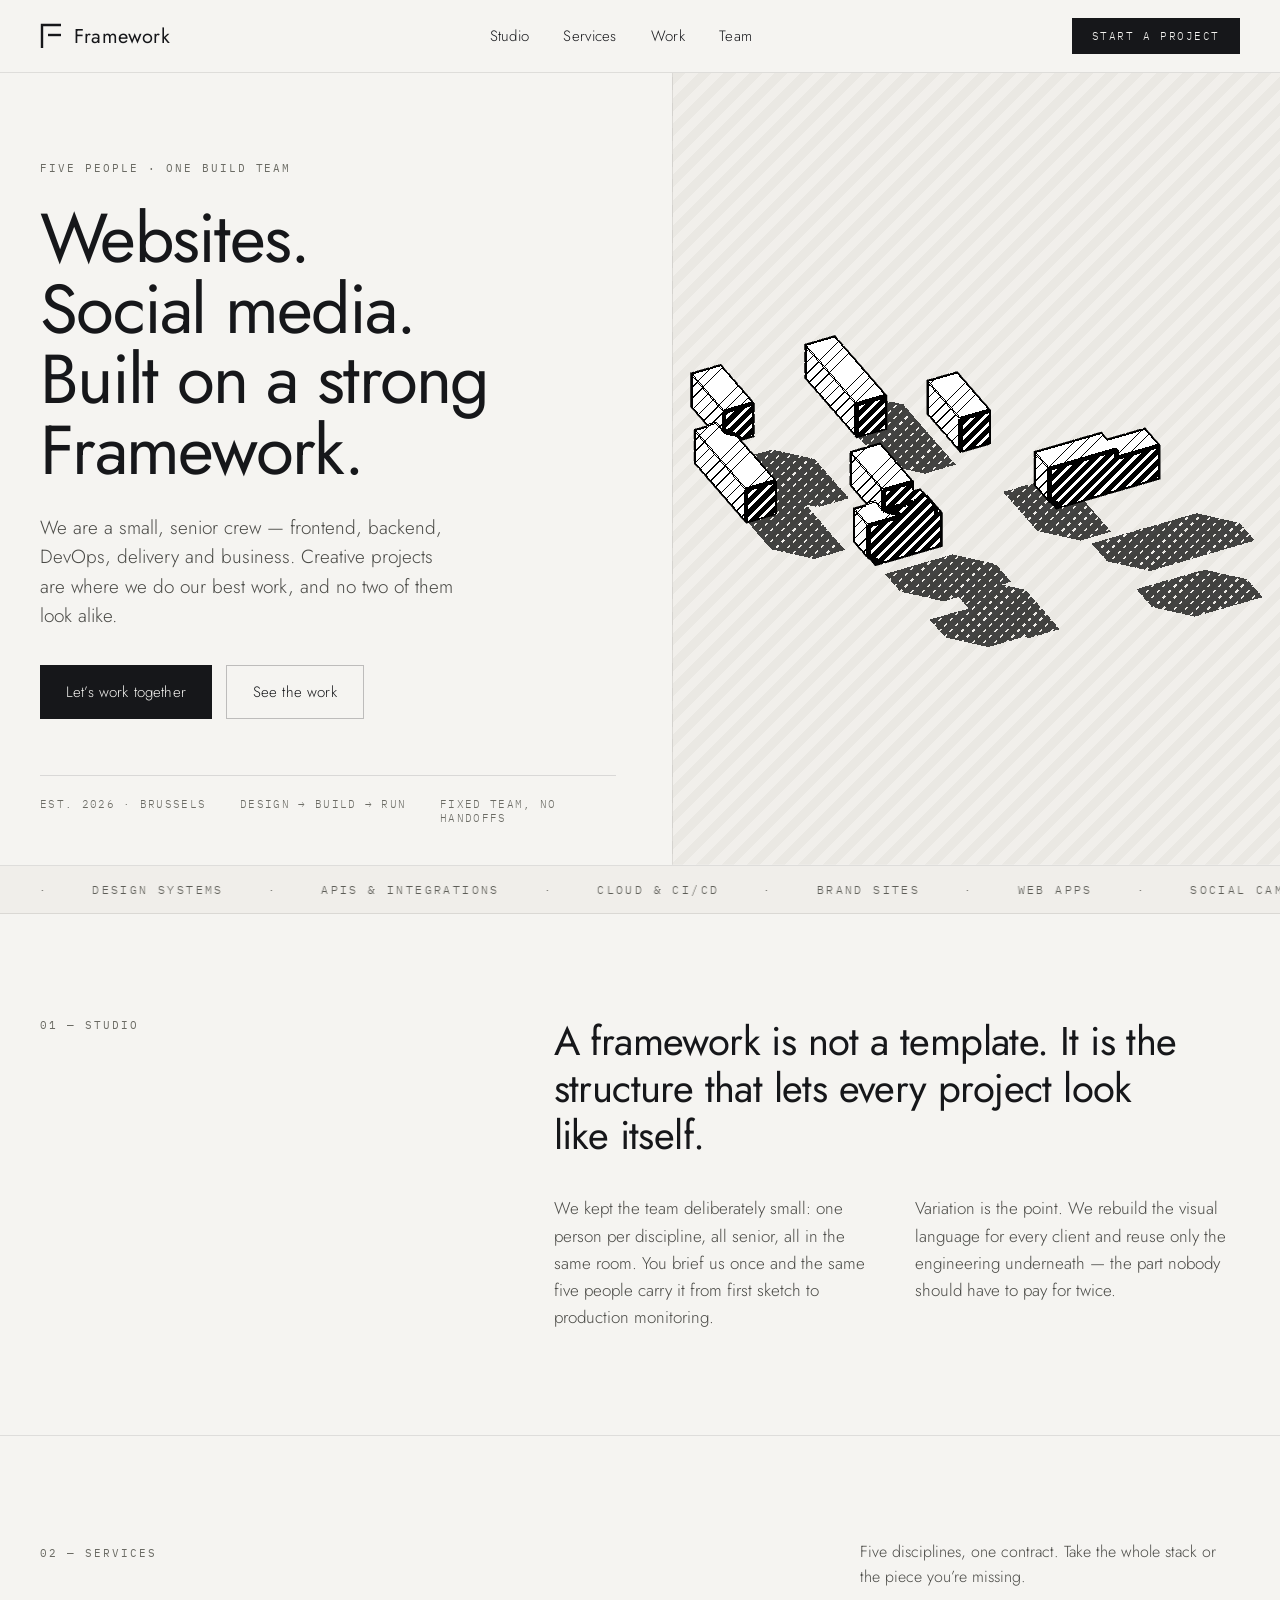
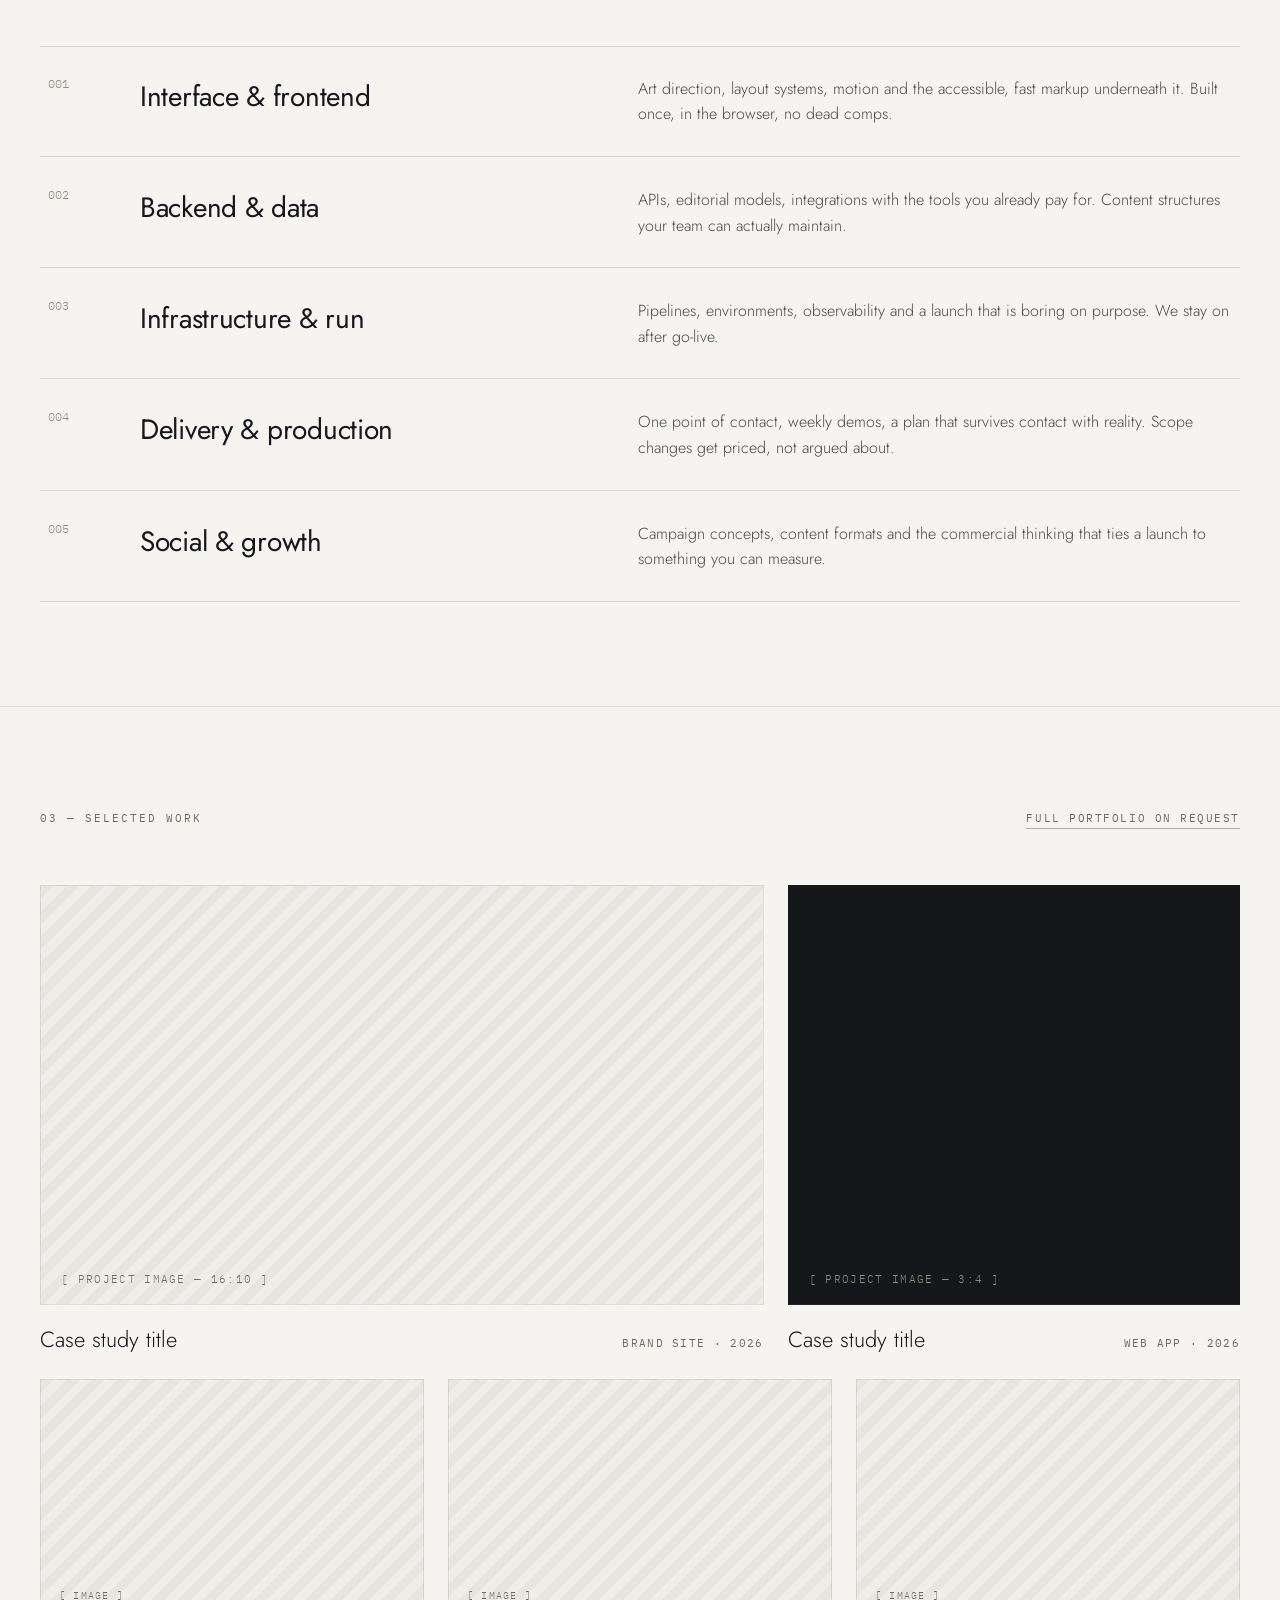
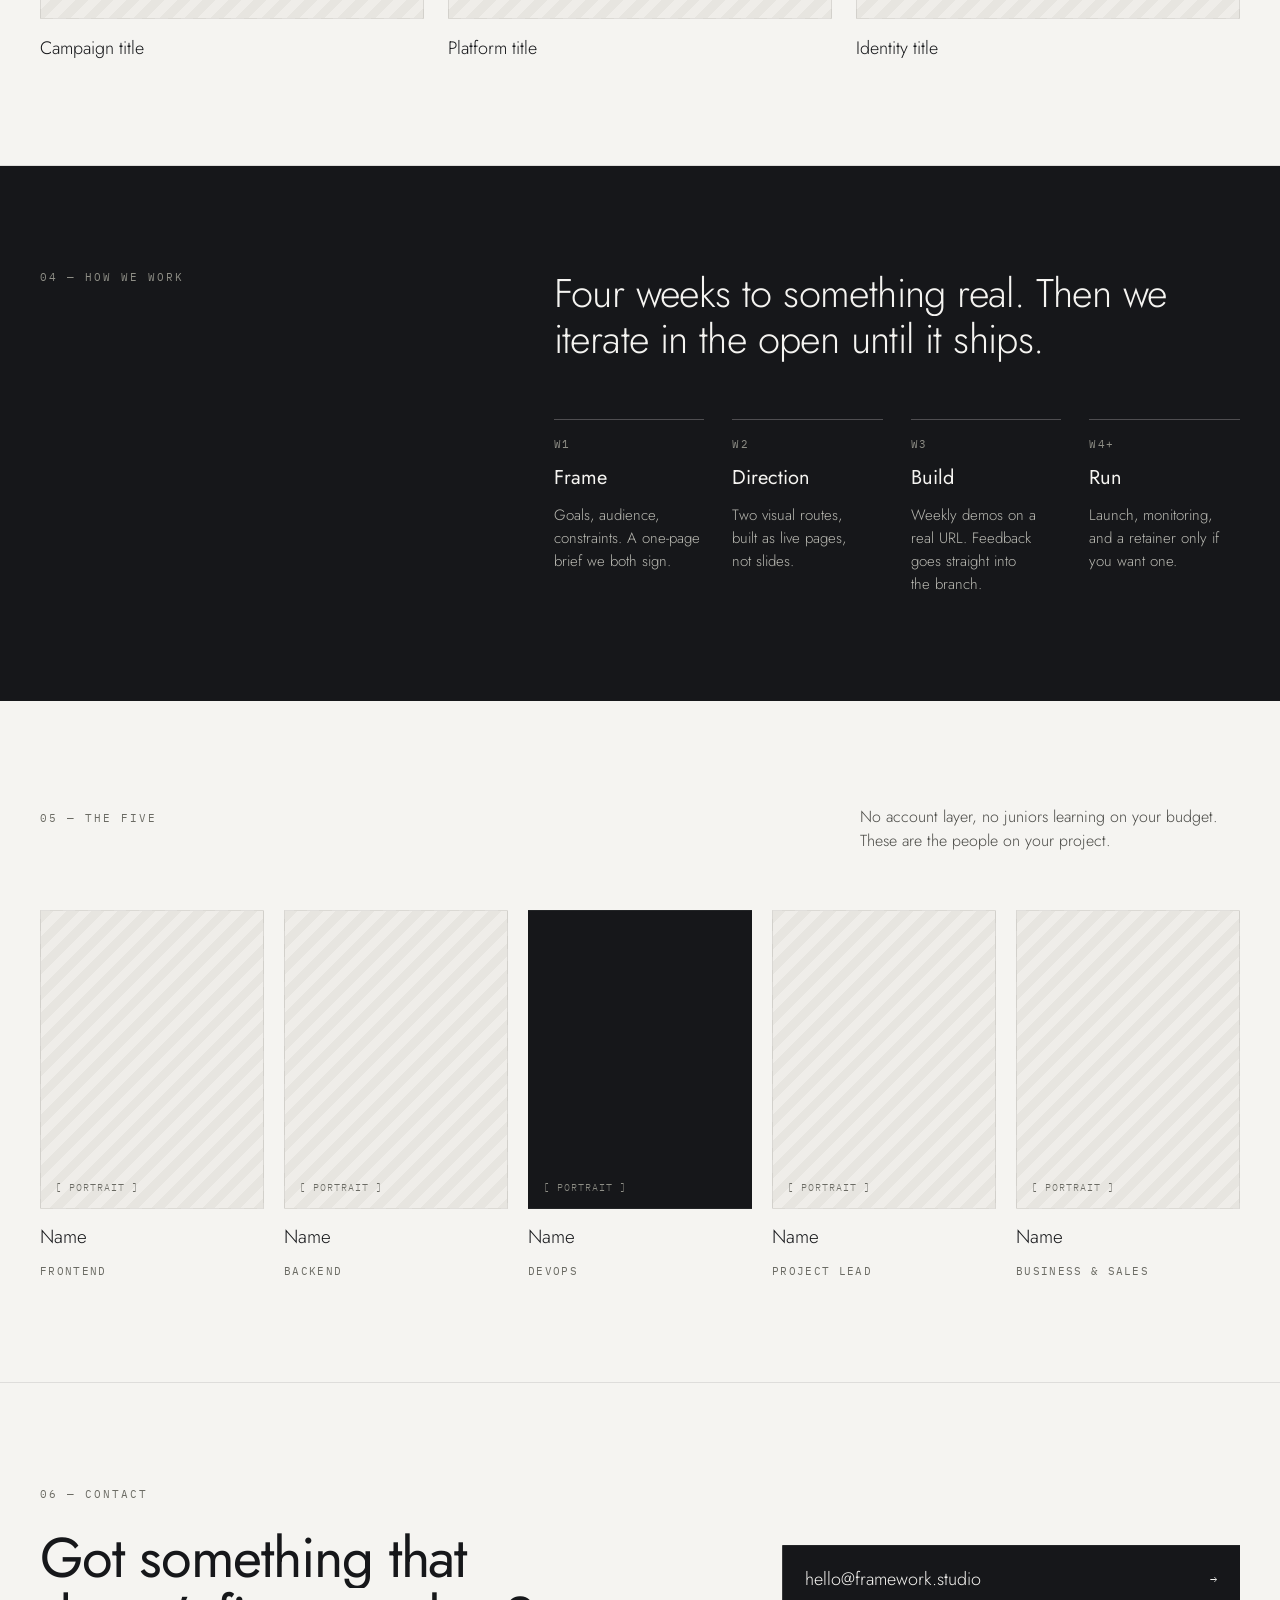
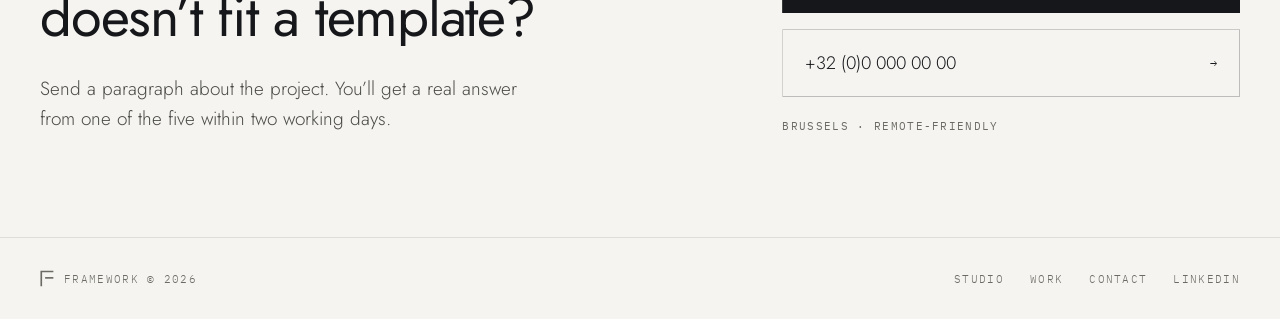
==== index.html @ f7763efb "Give the hero sculpture the whole panel, and stop clipping its shadow The art sat in a box inset 9%/" ====
<!DOCTYPE html>
<html lang="en">
<head>
<meta charset="utf-8">
<meta name="viewport" content="width=device-width, initial-scale=1">
<title>Framework — Websites, social media, built on a strong framework</title>
<meta name="description" content="Framework is a five-person build team in Brussels. Frontend, backend, DevOps, delivery and business — websites, web apps and social campaigns, from first sketch to production.">
<meta name="theme-color" content="#F5F4F1">
<link rel="icon" href="/assets/favicon.svg" type="image/svg+xml">
<link rel="canonical" href="https://framework.studio/">

<meta property="og:type" content="website">
<meta property="og:title" content="Framework — one small, senior build team">
<meta property="og:description" content="Websites, web apps and social campaigns. Five people, one contract, from first sketch to production monitoring.">
<meta property="og:image" content="/assets/og.png">
<meta name="twitter:card" content="summary_large_image">

<script>
  // Gate every motion state on a class, so the page is fully legible without JS
  // and for anyone who asked their OS for less movement.
  if (!window.matchMedia('(prefers-reduced-motion: reduce)').matches) {
    var root = document.documentElement;
    root.classList.add('motion');
    // Failsafe: if motion.js never reports in, drop the class so nothing stays hidden.
    setTimeout(function () {
      if (!root.classList.contains('motion-ready')) root.classList.remove('motion');
    }, 3000);
  }
</script>

<link rel="preconnect" href="https://fonts.googleapis.com">
<link rel="preconnect" href="https://fonts.gstatic.com" crossorigin>
<link href="https://fonts.googleapis.com/css2?family=Jost:wght@300;400;500;600&family=IBM+Plex+Mono:wght@400;500&display=swap" rel="stylesheet">
<link rel="stylesheet" href="/styles.css">
</head>
<body>

<a class="skip-link" href="#main">Skip to content</a>

<header class="site-header">
  <a class="wordmark" href="#top" data-scroll-to data-scroll-to-offset="0" aria-label="Framework — home">
    <svg class="mark" width="22" height="26" viewBox="0 0 22 26" fill="none" aria-hidden="true" focusable="false">
      <path d="M2 25 L2 2 L21 2" stroke="currentColor" stroke-width="2.4"/>
      <path d="M8 12 L21 12" stroke="currentColor" stroke-width="2.4"/>
    </svg>
    <span>Framework</span>
  </a>

  <nav class="site-nav" id="site-nav" aria-label="Primary">
    <a href="#studio" data-scroll-to data-scroll-to-offset="-72">Studio</a>
    <a href="#services" data-scroll-to data-scroll-to-offset="-72">Services</a>
    <a href="#work" data-scroll-to data-scroll-to-offset="-72">Work</a>
    <a href="#team" data-scroll-to data-scroll-to-offset="-72">Team</a>
  </nav>

  <a class="btn btn--solid btn--mono header-cta" href="#contact" data-scroll-to data-scroll-to-offset="-72">Start a project</a>

  <button class="nav-toggle" type="button" aria-expanded="false" aria-controls="site-nav" aria-label="Menu">
    <span></span><span></span>
  </button>
</header>

<main id="main">
  <span id="top"></span>

  <section class="hero reveal">
    <div class="hero__body">
      <div class="hero__intro">
        <span class="mask" style="--d:0ms"><span class="eyebrow">Five people · One build team</span></span>
        <h1>
          <span class="mask" style="--d:80ms"><span>Websites.</span></span>
          <span class="mask" style="--d:160ms"><span>Social media.</span></span>
          <span class="mask" style="--d:240ms"><span>Built on a strong Framework.</span></span>
        </h1>
        <div class="mask" style="--d:400ms"><p class="lede">We are a small, senior crew — frontend, backend, DevOps, delivery and business. Creative projects are where we do our best work, and no two of them look alike.</p></div>
        <div class="hero__actions mask mask--release" style="--d:500ms">
          <div>
            <a class="btn btn--solid" href="#contact" data-scroll-to data-scroll-to-offset="-72">Let&rsquo;s work together</a>
            <a class="btn btn--ghost" href="#work" data-scroll-to data-scroll-to-offset="-72">See the work</a>
          </div>
        </div>
      </div>
      <ul class="hero__meta rule rule--top" style="--d:620ms">
        <li class="mask" style="--d:660ms"><span>Est. 2026 · Brussels</span></li>
        <li class="mask" style="--d:700ms"><span>Design → Build → Run</span></li>
        <li class="mask" style="--d:740ms"><span>Fixed team, no handoffs</span></li>
      </ul>
    </div>
    <div class="hero__figure wipe wipe--right" style="--d:120ms">
      <div class="hero__figure-inner" data-scroll data-scroll-speed="0.03">
        <img src="/assets/hero-blocks.svg" alt="The Framework F, formed by nine blocks that only line up from this angle" width="865" height="576" loading="eager" decoding="async">
      </div>
    </div>
  </section>

  <!-- Two groups ship in the markup so the CSS-only fallback loop is seamless;
       motion.js clones more until the track is wider than the viewport. -->
  <div class="marquee" aria-hidden="true">
    <div class="marquee__track">
      <div class="marquee__group"><span>Brand sites</span><span>·</span><span>Web apps</span><span>·</span><span>Social campaigns</span><span>·</span><span>Design systems</span><span>·</span><span>APIs &amp; integrations</span><span>·</span><span>Cloud &amp; CI/CD</span><span>·</span></div>
      <div class="marquee__group"><span>Brand sites</span><span>·</span><span>Web apps</span><span>·</span><span>Social campaigns</span><span>·</span><span>Design systems</span><span>·</span><span>APIs &amp; integrations</span><span>·</span><span>Cloud &amp; CI/CD</span><span>·</span></div>
    </div>
  </div>

  <section class="section studio reveal" id="studio" aria-labelledby="studio-h">
    <span class="mask"><span class="eyebrow section__index">01 — Studio</span></span>
    <div class="studio__body">
      <h2 id="studio-h" class="h2">
        <span class="mask" style="--d:60ms"><span>A framework is not a template. It is the</span></span>
        <span class="mask" style="--d:130ms"><span>structure that lets every project look like itself.</span></span>
      </h2>
      <div class="studio__cols">
        <div class="mask" style="--d:260ms"><p>We kept the team deliberately small: one person per discipline, all senior, all in the same room. You brief us once and the same five people carry it from first sketch to production monitoring.</p></div>
        <div class="mask" style="--d:330ms"><p>Variation is the point. We rebuild the visual language for every client and reuse only the engineering underneath — the part nobody should have to pay for twice.</p></div>
      </div>
    </div>
  </section>

  <section class="section reveal" id="services" aria-labelledby="services-h">
    <div class="section__head">
      <h2 id="services-h" class="mask"><span class="eyebrow section__index">02 — Services</span></h2>
      <div class="mask" style="--d:80ms"><p class="section__note">Five disciplines, one contract. Take the whole stack or the piece you&rsquo;re missing.</p></div>
    </div>
    <ol class="services rule rule--top" style="--d:180ms">
      <li class="service rule rule--bottom" style="--d:260ms">
        <span class="service__num mask" style="--d:300ms"><span>001</span></span>
        <h3 class="service__title mask" style="--d:300ms"><span>Interface &amp; frontend</span></h3>
        <div class="mask" style="--d:340ms"><p class="service__copy">Art direction, layout systems, motion and the accessible, fast markup underneath it. Built once, in the browser, no dead comps.</p></div>
      </li>
      <li class="service rule rule--bottom" style="--d:340ms">
        <span class="service__num mask" style="--d:380ms"><span>002</span></span>
        <h3 class="service__title mask" style="--d:380ms"><span>Backend &amp; data</span></h3>
        <div class="mask" style="--d:420ms"><p class="service__copy">APIs, editorial models, integrations with the tools you already pay for. Content structures your team can actually maintain.</p></div>
      </li>
      <li class="service rule rule--bottom" style="--d:420ms">
        <span class="service__num mask" style="--d:460ms"><span>003</span></span>
        <h3 class="service__title mask" style="--d:460ms"><span>Infrastructure &amp; run</span></h3>
        <div class="mask" style="--d:500ms"><p class="service__copy">Pipelines, environments, observability and a launch that is boring on purpose. We stay on after go-live.</p></div>
      </li>
      <li class="service rule rule--bottom" style="--d:500ms">
        <span class="service__num mask" style="--d:540ms"><span>004</span></span>
        <h3 class="service__title mask" style="--d:540ms"><span>Delivery &amp; production</span></h3>
        <div class="mask" style="--d:580ms"><p class="service__copy">One point of contact, weekly demos, a plan that survives contact with reality. Scope changes get priced, not argued about.</p></div>
      </li>
      <li class="service rule rule--bottom" style="--d:580ms">
        <span class="service__num mask" style="--d:620ms"><span>005</span></span>
        <h3 class="service__title mask" style="--d:620ms"><span>Social &amp; growth</span></h3>
        <div class="mask" style="--d:660ms"><p class="service__copy">Campaign concepts, content formats and the commercial thinking that ties a launch to something you can measure.</p></div>
      </li>
    </ol>
  </section>

  <section class="section reveal" id="work" aria-labelledby="work-h">
    <div class="section__head">
      <h2 id="work-h" class="mask"><span class="eyebrow section__index">03 — Selected work</span></h2>
      <span class="mask" style="--d:80ms"><a class="link-mono" href="#contact" data-scroll-to data-scroll-to-offset="-72">Full portfolio on request</a></span>
    </div>

    <div class="work-grid work-grid--feature">
      <a class="work" href="#contact" data-scroll-to data-scroll-to-offset="-72">
        <!-- Swap .work__media for <img src="…" alt="…"> when the case study image is ready. -->
        <div class="work__media work__media--wide placeholder wipe wipe--up" style="--d:180ms">
          <span class="placeholder__label">[ project image — 16:10 ]</span>
          <span class="work__hover"><span class="mono-meta">View case study</span></span>
        </div>
        <div class="work__caption">
          <span class="work__title mask" style="--d:300ms"><span>Case study title</span></span>
          <span class="mono-meta mask" style="--d:300ms"><span>Brand site · 2026</span></span>
        </div>
      </a>
      <a class="work" href="#contact" data-scroll-to data-scroll-to-offset="-72">
        <div class="work__media work__media--tall placeholder placeholder--dark wipe wipe--up" style="--d:260ms">
          <span class="placeholder__label">[ project image — 3:4 ]</span>
          <span class="work__hover"><span class="mono-meta">View case study</span></span>
        </div>
        <div class="work__caption">
          <span class="work__title mask" style="--d:380ms"><span>Case study title</span></span>
          <span class="mono-meta mask" style="--d:380ms"><span>Web app · 2026</span></span>
        </div>
      </a>
    </div>

    <div class="work-grid work-grid--trio">
      <a class="work" href="#contact" data-scroll-to data-scroll-to-offset="-72">
        <div class="work__media work__media--short placeholder wipe wipe--up" style="--d:420ms">
          <span class="placeholder__label">[ image ]</span>
          <span class="work__hover"><span class="mono-meta">View project</span></span>
        </div>
        <span class="work__title work__title--sm mask" style="--d:520ms"><span>Campaign title</span></span>
      </a>
      <a class="work" href="#contact" data-scroll-to data-scroll-to-offset="-72">
        <div class="work__media work__media--short placeholder wipe wipe--up" style="--d:480ms">
          <span class="placeholder__label">[ image ]</span>
          <span class="work__hover"><span class="mono-meta">View project</span></span>
        </div>
        <span class="work__title work__title--sm mask" style="--d:580ms"><span>Platform title</span></span>
      </a>
      <a class="work" href="#contact" data-scroll-to data-scroll-to-offset="-72">
        <div class="work__media work__media--short placeholder wipe wipe--up" style="--d:540ms">
          <span class="placeholder__label">[ image ]</span>
          <span class="work__hover"><span class="mono-meta">View project</span></span>
        </div>
        <span class="work__title work__title--sm mask" style="--d:640ms"><span>Identity title</span></span>
      </a>
    </div>
  </section>

  <section class="section section--dark reveal" id="process" aria-labelledby="process-h">
    <span class="mask" style="--d:420ms"><span class="eyebrow section__index">04 — How we work</span></span>
    <div class="process__body">
      <h2 id="process-h" class="h2 h2--light">
        <span class="mask" style="--d:480ms"><span>Four weeks to something real. Then we</span></span>
        <span class="mask" style="--d:550ms"><span>iterate in the open until it ships.</span></span>
      </h2>
      <ol class="steps">
        <li class="step rule rule--top" style="--d:660ms">
          <span class="mono-meta mask" style="--d:700ms"><span>W1</span></span>
          <h3 class="step__title mask" style="--d:720ms"><span>Frame</span></h3>
          <div class="mask" style="--d:760ms"><p>Goals, audience, constraints. A one-page brief we both sign.</p></div>
        </li>
        <li class="step rule rule--top" style="--d:720ms">
          <span class="mono-meta mask" style="--d:760ms"><span>W2</span></span>
          <h3 class="step__title mask" style="--d:780ms"><span>Direction</span></h3>
          <div class="mask" style="--d:820ms"><p>Two visual routes, built as live pages, not slides.</p></div>
        </li>
        <li class="step rule rule--top" style="--d:780ms">
          <span class="mono-meta mask" style="--d:820ms"><span>W3</span></span>
          <h3 class="step__title mask" style="--d:840ms"><span>Build</span></h3>
          <div class="mask" style="--d:880ms"><p>Weekly demos on a real URL. Feedback goes straight into the branch.</p></div>
        </li>
        <li class="step rule rule--top" style="--d:840ms">
          <span class="mono-meta mask" style="--d:880ms"><span>W4+</span></span>
          <h3 class="step__title mask" style="--d:900ms"><span>Run</span></h3>
          <div class="mask" style="--d:940ms"><p>Launch, monitoring, and a retainer only if you want one.</p></div>
        </li>
      </ol>
    </div>
  </section>

  <section class="section reveal" id="team" aria-labelledby="team-h">
    <div class="section__head">
      <h2 id="team-h" class="mask"><span class="eyebrow section__index">05 — The five</span></h2>
      <div class="mask" style="--d:80ms"><p class="section__note">No account layer, no juniors learning on your budget. These are the people on your project.</p></div>
    </div>
    <ul class="team">
      <li class="member">
        <!-- Swap .member__photo for <img src="…" alt="…"> when portraits are ready. -->
        <div class="member__photo placeholder wipe wipe--up" style="--d:180ms"><span class="placeholder__label">[ portrait ]</span></div>
        <span class="member__name mask" style="--d:300ms"><span>Name</span></span>
        <span class="mono-meta mask" style="--d:320ms"><span>Frontend</span></span>
      </li>
      <li class="member">
        <div class="member__photo placeholder wipe wipe--up" style="--d:240ms"><span class="placeholder__label">[ portrait ]</span></div>
        <span class="member__name mask" style="--d:360ms"><span>Name</span></span>
        <span class="mono-meta mask" style="--d:380ms"><span>Backend</span></span>
      </li>
      <li class="member">
        <div class="member__photo placeholder placeholder--dark wipe wipe--up" style="--d:300ms"><span class="placeholder__label">[ portrait ]</span></div>
        <span class="member__name mask" style="--d:420ms"><span>Name</span></span>
        <span class="mono-meta mask" style="--d:440ms"><span>DevOps</span></span>
      </li>
      <li class="member">
        <div class="member__photo placeholder wipe wipe--up" style="--d:360ms"><span class="placeholder__label">[ portrait ]</span></div>
        <span class="member__name mask" style="--d:480ms"><span>Name</span></span>
        <span class="mono-meta mask" style="--d:500ms"><span>Project lead</span></span>
      </li>
      <li class="member">
        <div class="member__photo placeholder wipe wipe--up" style="--d:420ms"><span class="placeholder__label">[ portrait ]</span></div>
        <span class="member__name mask" style="--d:540ms"><span>Name</span></span>
        <span class="mono-meta mask" style="--d:560ms"><span>Business &amp; sales</span></span>
      </li>
    </ul>
  </section>

  <section class="section contact reveal" id="contact" aria-labelledby="contact-h">
    <div class="contact__body">
      <span class="mask"><span class="eyebrow section__index">06 — Contact</span></span>
      <h2 id="contact-h" class="contact__h">
        <span class="mask" style="--d:80ms"><span>Got something that</span></span>
        <span class="mask" style="--d:150ms"><span>doesn&rsquo;t fit a template?</span></span>
      </h2>
      <div class="mask" style="--d:280ms"><p class="lede">Send a paragraph about the project. You&rsquo;ll get a real answer from one of the five within two working days.</p></div>
    </div>
    <div class="contact__actions">
      <a class="contact__link contact__link--solid wipe" style="--d:340ms" href="mailto:hello@framework.studio">
        <span>hello@framework.studio</span><span class="arrow" aria-hidden="true">→</span>
      </a>
      <a class="contact__link wipe" style="--d:420ms" href="tel:+3200000000">
        <span>+32 (0)0 000 00 00</span><span class="arrow" aria-hidden="true">→</span>
      </a>
      <span class="mono-meta contact__where mask" style="--d:520ms"><span>Brussels · Remote-friendly</span></span>
    </div>
  </section>
</main>

<footer class="site-footer">
  <div class="site-footer__brand">
    <svg width="14" height="17" viewBox="0 0 22 26" fill="none" aria-hidden="true" focusable="false">
      <path d="M2 25 L2 2 L21 2" stroke="currentColor" stroke-width="2.6"/>
      <path d="M8 12 L21 12" stroke="currentColor" stroke-width="2.6"/>
    </svg>
    <span>Framework © 2026</span>
  </div>
  <nav class="site-footer__nav" aria-label="Footer">
    <a href="#studio" data-scroll-to data-scroll-to-offset="-72">Studio</a>
    <a href="#work" data-scroll-to data-scroll-to-offset="-72">Work</a>
    <a href="#contact" data-scroll-to data-scroll-to-offset="-72">Contact</a>
    <a href="#contact" data-scroll-to data-scroll-to-offset="-72">LinkedIn</a>
  </nav>
</footer>

<script src="/assets/vendor/locomotive-scroll-5.0.1.min.js"></script>
<!-- Geometry for the hero sculpture. motion.js lazily pulls in the WebGL renderer on
     top of this once the page is idle; without it the SVG above stands on its own. -->
<script src="/assets/blocks.js"></script>
<script src="/assets/motion.js"></script>

</body>
</html>
---- styles.css ----
/* Framework — site styles
   Design tokens follow the "Framework Site" canvas: warm paper ground, near-black ink,
   Jost for text and IBM Plex Mono for structural labels.

   Motion direction — "Scaffold": the page assembles the way the studio builds a site.
   Hairlines draw first, then content slides up into the frame it just made. Two
   primitives only, .mask (slide out from behind a clipped edge) and .wipe (hard-edged
   clip reveal). No fades, no blur, no scale-bounce. Every motion state is gated on
   html.motion, so the page is complete and static without JS or with reduced motion on. */

/* Vendor — lenis (bundled inside locomotive-scroll v5). Keep in sync on upgrade. */
html.lenis,
html.lenis body { height: auto; }
.lenis:not(.lenis-autoToggle).lenis-stopped { overflow: clip; }
.lenis [data-lenis-prevent],
.lenis [data-lenis-prevent-wheel],
.lenis [data-lenis-prevent-touch] { overscroll-behavior: contain; }
.lenis.lenis-smooth iframe { pointer-events: none; }
.lenis.lenis-autoToggle { transition-behavior: allow-discrete; transition-duration: 1ms; transition-property: overflow; }

:root {
  --paper: #F5F4F1;
  --paper-band: #F0EEEA;
  --ink: #16171A;
  --ink-hover: #3A3B3F;
  --body: #4A4A46;
  --muted: #6B6B64;
  --faint: #8A8A82;
  --on-dark: #F5F4F1;
  --on-dark-muted: #8E8E86;
  --on-dark-body: #B9B9B2;

  --rule: rgba(22, 23, 26, 0.1);
  --rule-strong: rgba(22, 23, 26, 0.14);
  --rule-input: rgba(22, 23, 26, 0.25);
  --tint: rgba(22, 23, 26, 0.04);

  --sans: 'Jost', 'Helvetica Neue', Helvetica, Arial, sans-serif;
  --mono: 'IBM Plex Mono', ui-monospace, SFMono-Regular, Menlo, monospace;

  --gutter: 40px;
  --section-y: 104px;
  --header-h: 65px;

  /* Motion */
  --ease-mask: cubic-bezier(0.19, 1, 0.22, 1);
  --ease-wipe: cubic-bezier(0.65, 0, 0.35, 1);
  --ease-ui: cubic-bezier(0.4, 0, 0.2, 1);
  --t-mask: 900ms;
  --t-wipe: 1000ms;
}

*,
*::before,
*::after { box-sizing: border-box; }

html {
  scroll-behavior: smooth;
  scroll-padding-top: calc(var(--header-h) + 16px);
  -webkit-text-size-adjust: 100%;
}
/* Lenis owns scrolling once motion.js is up. */
html.motion-ready { scroll-behavior: auto; }

body {
  margin: 0;
  background: var(--paper);
  color: var(--ink);
  font-family: var(--sans);
  font-weight: 300;
  -webkit-font-smoothing: antialiased;
  -moz-osx-font-smoothing: grayscale;
}

img, svg { display: block; max-width: 100%; }

a {
  color: var(--ink);
  text-decoration: none;
  transition: color 0.18s var(--ease-ui), background-color 0.18s var(--ease-ui), border-color 0.18s var(--ease-ui);
}
a:hover { color: var(--muted); }

::selection { background: var(--ink); color: var(--paper); }

:focus-visible {
  outline: 2px solid var(--ink);
  outline-offset: 3px;
}

h1, h2, h3, p, ul, ol { margin: 0; }
ul, ol { padding: 0; list-style: none; }

.skip-link {
  position: absolute;
  left: -9999px;
  top: 0;
  z-index: 100;
  padding: 12px 18px;
  background: var(--ink);
  color: var(--on-dark);
  font-family: var(--mono);
  font-size: 12px;
}
.skip-link:focus { left: 8px; top: 8px; color: var(--on-dark); }

/* ---------- Motion primitives ---------- */

.mask { display: block; overflow: hidden; }
.mask > * { display: block; }

html.motion .reveal .mask > * {
  transform: translateY(105%);
  transition: transform var(--t-mask) var(--ease-mask) var(--d, 0ms);
}
html.motion .reveal.is-in .mask > * { transform: translateY(0); }

html.motion .reveal .wipe {
  clip-path: inset(0 100% 0 0);
  transition: clip-path var(--t-wipe) var(--ease-wipe) var(--d, 0ms);
}
html.motion .reveal .wipe--up { clip-path: inset(0 0 100% 0); }
html.motion .reveal .wipe--right { clip-path: inset(0 0 0 100%); }
html.motion .reveal.is-in .wipe { clip-path: inset(0 0 0 0); }

/* Drawn hairlines — the signature. Every structural rule scales in from the left. */
.rule { position: relative; }
.rule--top::before,
.rule--bottom::after {
  content: '';
  position: absolute;
  left: 0;
  right: 0;
  height: 1px;
  background: var(--rule-line, var(--rule-strong));
  pointer-events: none;
}
.rule--top::before { top: 0; }
.rule--bottom::after { bottom: 0; }

html.motion .reveal .rule--top::before,
html.motion .reveal .rule--bottom::after {
  transform: scaleX(0);
  transform-origin: left center;
  transition: transform 800ms var(--ease-wipe) var(--d, 0ms);
}
html.motion .reveal.is-in .rule--top::before,
html.motion .reveal.is-in .rule--bottom::after { transform: scaleX(1); }

/* Once a group has finished, drop the clipping so focus rings are never cut off. */
html.motion .reveal.is-done .mask { overflow: visible; }
html.motion .reveal.is-done .wipe { clip-path: none; }

/* ---------- Shared type ---------- */

.eyebrow,
.mono-meta,
.link-mono {
  font-family: var(--mono);
  font-weight: 400;
  text-transform: uppercase;
  color: var(--muted);
}

.eyebrow {
  font-size: 11px;
  letter-spacing: 0.18em;
}

.mono-meta {
  font-size: 11px;
  letter-spacing: 0.12em;
}

.link-mono {
  font-size: 11px;
  letter-spacing: 0.14em;
  border-bottom: 1px solid rgba(22, 23, 26, 0.3);
  padding-bottom: 3px;
}
.link-mono:hover { border-bottom-color: var(--ink); }

.h2 {
  font-size: clamp(28px, 3.2vw, 40px);
  line-height: 1.18;
  font-weight: 400;
  letter-spacing: -0.015em;
  text-wrap: pretty;
}

.h2--light { font-weight: 300; line-height: 1.16; max-width: 720px; }

.lede {
  font-size: clamp(17px, 1.5vw, 19px);
  line-height: 1.55;
  color: var(--body);
  text-wrap: pretty;
}

/* ---------- Buttons ---------- */

.btn {
  display: inline-flex;
  align-items: center;
  gap: 10px;
  padding: 15px 26px;
  font-size: 15px;
  letter-spacing: 0.01em;
}

.btn--solid {
  background: var(--ink);
  color: var(--on-dark);
}
.btn--solid:hover { background: var(--ink-hover); color: var(--on-dark); }

.btn--ghost { border: 1px solid var(--rule-input); }
.btn--ghost:hover { border-color: var(--ink); background: var(--tint); color: var(--ink); }

.btn--mono {
  padding: 11px 20px;
  font-family: var(--mono);
  font-size: 11px;
  letter-spacing: 0.14em;
  text-transform: uppercase;
}

/* ---------- Header ---------- */

.site-header {
  position: sticky;
  top: 0;
  z-index: 50;
  display: flex;
  align-items: center;
  justify-content: space-between;
  gap: 32px;
  padding: 18px var(--gutter);
  background: rgba(245, 244, 241, 0.86);
  backdrop-filter: blur(12px);
  -webkit-backdrop-filter: blur(12px);
  border-bottom: 1px solid var(--rule);
  transition: padding 300ms var(--ease-ui);
}

/* The header rule doubles as a read-progress bar. */
.site-header::after {
  content: '';
  position: absolute;
  left: 0;
  bottom: -1px;
  width: 100%;
  height: 1px;
  background: var(--ink);
  transform: scaleX(var(--progress, 0));
  transform-origin: left center;
  pointer-events: none;
}

.site-header.is-scrolled { padding-top: 12px; padding-bottom: 12px; }

.wordmark {
  display: flex;
  align-items: center;
  gap: 12px;
  font-size: 20px;
  font-weight: 400;
  letter-spacing: 0.01em;
}
.wordmark:hover { color: var(--ink); }
.wordmark .mark { flex: none; }

.site-nav {
  display: flex;
  gap: 34px;
  font-size: 15px;
  letter-spacing: 0.02em;
}

.nav-toggle {
  display: none;
  flex-direction: column;
  justify-content: center;
  gap: 5px;
  width: 40px;
  height: 40px;
  margin-right: -8px;
  padding: 0;
  border: 0;
  background: none;
  cursor: pointer;
}
.nav-toggle span {
  display: block;
  height: 1.5px;
  width: 20px;
  margin: 0 auto;
  background: var(--ink);
  transition: transform 0.2s var(--ease-ui), opacity 0.2s var(--ease-ui);
}

/* ---------- Hero ---------- */

.hero {
  display: grid;
  grid-template-columns: 1.05fr 0.95fr;
  min-height: 640px;
  border-bottom: 1px solid var(--rule);
}

.hero__body {
  display: flex;
  flex-direction: column;
  justify-content: space-between;
  gap: 56px;
  padding: 88px 56px 40px var(--gutter);
}

.hero__intro {
  display: flex;
  flex-direction: column;
  gap: 28px;
  max-width: 620px;
}

.hero h1 {
  font-size: clamp(40px, 5.4vw, 74px);
  line-height: 1.02;
  font-weight: 400;
  letter-spacing: -0.025em;
  text-wrap: balance;
}

.hero .lede { max-width: 460px; }

.hero__actions { padding-top: 6px; }
.hero__actions > div {
  display: flex;
  gap: 14px;
  flex-wrap: wrap;
}

.hero__meta {
  --rule-line: rgba(22, 23, 26, 0.12);
  display: grid;
  grid-template-columns: repeat(3, 1fr);
  gap: 24px;
  padding-top: 22px;
  font-family: var(--mono);
  font-size: 11px;
  letter-spacing: 0.12em;
  text-transform: uppercase;
  color: var(--muted);
}

.hero__figure {
  position: relative;
  overflow: hidden;
  display: flex;
  align-items: center;
  justify-content: center;
  padding: 30px;
  border-left: 1px solid var(--rule);
  background: repeating-linear-gradient(135deg, #EAE8E3 0 9px, #F1EFEB 9px 18px);
  min-height: 560px;
}

/* Absolutely placed so the art scales to the panel instead of setting its height —
   a percentage max-width on the image would let it inflate the whole hero row.
   Full bleed: the hero sculpture turns, and a turning solid throws its shadow a long way
   to one side, so the art needs the whole panel to move around in. Its own framing keeps
   it clear of the edges, and the parallax drift is a couple of dozen pixels at most. */
.hero__figure-inner {
  position: absolute;
  inset: 0;
  display: flex;
  align-items: center;
  justify-content: center;
  will-change: transform;
}

.hero__figure img {
  width: 100%;
  height: 100%;
  object-fit: contain;
}

/* ---------- Marquee ---------- */

.marquee {
  overflow: hidden;
  border-bottom: 1px solid var(--rule);
  background: var(--paper-band);
  padding: 16px 0;
}

.marquee__track {
  display: flex;
  width: max-content;
  animation: fw-marquee 34s linear infinite;
  font-family: var(--mono);
  font-size: 12px;
  letter-spacing: 0.2em;
  text-transform: uppercase;
  color: #5C5C56;
}

/* The trailing gap lives inside the group, so group boundaries are invisible. */
.marquee__group {
  display: flex;
  gap: 44px;
  padding-right: 44px;
  flex: none;
  white-space: nowrap;
}

/* Once motion.js runs, scroll velocity drives the track instead of a fixed loop. */
html.motion-ready .marquee__track {
  animation: none;
  transform: translate3d(var(--x, 0px), 0, 0);
  will-change: transform;
}

@keyframes fw-marquee {
  from { transform: translateX(0); }
  to { transform: translateX(-50%); }
}

/* ---------- Sections ---------- */

.section {
  padding: var(--section-y) var(--gutter);
  border-bottom: 1px solid var(--rule);
}

.section__head {
  display: flex;
  align-items: baseline;
  justify-content: space-between;
  gap: 32px;
  margin-bottom: 56px;
}

.section__index { font-weight: 400; }

.section__note {
  max-width: 380px;
  font-size: 16px;
  line-height: 1.55;
  color: var(--body);
}

/* Studio */

.studio {
  display: grid;
  grid-template-columns: 0.8fr 1.2fr;
  gap: 56px;
}

.studio__body {
  display: flex;
  flex-direction: column;
  gap: 36px;
  max-width: 760px;
}

.studio__cols {
  display: grid;
  grid-template-columns: 1fr 1fr;
  gap: 36px;
  font-size: 17px;
  line-height: 1.6;
  color: var(--body);
}
.studio__cols p { text-wrap: pretty; }

/* Services */

.services { --rule-line: var(--rule-strong); }

.service {
  --rule-line: var(--rule-strong);
  display: grid;
  grid-template-columns: 60px 1.1fr 1.4fr;
  gap: 32px;
  align-items: start;
  padding: 30px 8px;
}

/* Hover fills the row with a hard left-to-right wipe, not a fade. */
.service::before {
  content: '';
  position: absolute;
  inset: 0;
  background: rgba(22, 23, 26, 0.035);
  transform: scaleX(0);
  transform-origin: left center;
  transition: transform 420ms var(--ease-wipe);
  pointer-events: none;
}
.service:hover::before { transform: scaleX(1); }
.service > * { position: relative; }

.service__num {
  font-family: var(--mono);
  font-size: 12px;
  color: var(--faint);
  transition: color 320ms var(--ease-ui);
}
.service:hover .service__num { color: var(--ink); }

.service__title {
  font-size: clamp(22px, 2.2vw, 28px);
  font-weight: 400;
  letter-spacing: -0.01em;
  transition: transform 420ms var(--ease-wipe);
}
.service:hover .service__title { transform: translateX(10px); }

.service__copy {
  font-size: 16px;
  line-height: 1.6;
  color: var(--body);
  text-wrap: pretty;
}

/* Work */

.placeholder {
  position: relative;
  overflow: hidden;
  background: repeating-linear-gradient(135deg, #E7E5E0 0 9px, #EFEDE9 9px 18px);
  border: 1px solid var(--rule);
}

.placeholder--dark { background: var(--ink); border-color: var(--ink); }

.placeholder__label {
  position: absolute;
  left: 20px;
  bottom: 18px;
  font-family: var(--mono);
  font-size: 11px;
  letter-spacing: 0.12em;
  text-transform: uppercase;
  color: var(--muted);
}
.placeholder--dark .placeholder__label { color: var(--on-dark-muted); }

.work-grid { display: grid; gap: 24px; }
.work-grid--feature { grid-template-columns: 1.6fr 1fr; margin-bottom: 24px; }
.work-grid--trio { grid-template-columns: repeat(3, 1fr); }

.work {
  display: flex;
  flex-direction: column;
  gap: 18px;
}
.work:hover { color: var(--ink); }

.work__media--wide,
.work__media--tall { height: 420px; }
.work__media--short { height: 240px; }

.work__media img { width: 100%; height: 100%; object-fit: cover; }

/* A solid bar slides up over the tile on hover — hard edge, no crossfade. */
.work__hover {
  position: absolute;
  left: 0;
  right: 0;
  bottom: 0;
  display: flex;
  align-items: center;
  padding: 15px 20px;
  background: var(--ink);
  transform: translateY(100%);
  transition: transform 380ms var(--ease-wipe);
}
.work__hover .mono-meta { color: var(--on-dark); }
.placeholder--dark .work__hover { background: var(--paper); }
.placeholder--dark .work__hover .mono-meta { color: var(--ink); }
.work:hover .work__hover,
.work:focus-visible .work__hover { transform: translateY(0); }

.work__caption {
  display: flex;
  align-items: baseline;
  justify-content: space-between;
  gap: 20px;
}

.work__title { font-size: 22px; }
.work__title--sm { font-size: 18px; }

.work-grid--trio .work { gap: 16px; }
.work-grid--trio .placeholder__label { left: 18px; bottom: 16px; font-size: 10px; }

/* Process (dark) */

.section--dark {
  position: relative;
  display: grid;
  grid-template-columns: 0.8fr 1.2fr;
  gap: 56px;
  color: var(--on-dark);
  border-bottom: 0;
  overflow: hidden;
}
/* The ink ground drops in from the top, then the content climbs into it. */
.section--dark::before {
  content: '';
  position: absolute;
  inset: 0;
  background: var(--ink);
  pointer-events: none;
}
html.motion .reveal.section--dark::before {
  transform: scaleY(0);
  transform-origin: top center;
  transition: transform 800ms var(--ease-wipe);
}
html.motion .reveal.section--dark.is-in::before { transform: scaleY(1); }
.section--dark > * { position: relative; }
.section--dark .eyebrow { color: var(--on-dark-muted); }

.process__body {
  display: flex;
  flex-direction: column;
  gap: 56px;
}

.steps {
  display: grid;
  grid-template-columns: repeat(4, 1fr);
  gap: 28px;
}

.step {
  --rule-line: rgba(245, 244, 241, 0.25);
  display: flex;
  flex-direction: column;
  gap: 12px;
  padding-top: 18px;
}
.step .mono-meta { color: var(--on-dark-muted); letter-spacing: 0.14em; }

.step__title { font-size: 20px; font-weight: 400; }

.step p {
  font-size: 15px;
  line-height: 1.55;
  color: var(--on-dark-body);
  text-wrap: pretty;
}

/* Team */

.team {
  display: grid;
  grid-template-columns: repeat(5, 1fr);
  gap: 20px;
}

.member {
  display: flex;
  flex-direction: column;
  gap: 14px;
}

.member__photo { aspect-ratio: 3 / 4; }
.member__photo img { width: 100%; height: 100%; object-fit: cover; }
.member .placeholder__label { left: 14px; bottom: 14px; font-size: 10px; letter-spacing: 0.1em; }

.member__name { font-size: 19px; }

/* Contact */

.contact {
  display: grid;
  grid-template-columns: 1.2fr 0.8fr;
  gap: 56px;
}

.contact__body {
  display: flex;
  flex-direction: column;
  gap: 28px;
}

.contact__h {
  font-size: clamp(34px, 4.4vw, 56px);
  line-height: 1.05;
  font-weight: 400;
  letter-spacing: -0.022em;
  max-width: 640px;
  text-wrap: balance;
}

.contact .lede { max-width: 480px; }

.contact__actions {
  display: flex;
  flex-direction: column;
  gap: 16px;
  justify-content: flex-end;
}

.contact__link {
  display: flex;
  align-items: center;
  justify-content: space-between;
  gap: 16px;
  padding: 20px 22px;
  border: 1px solid var(--rule-input);
  font-size: 18px;
}
.contact__link:hover { border-color: var(--ink); background: var(--tint); color: var(--ink); }

.contact__link--solid {
  background: var(--ink);
  color: var(--on-dark);
  border-color: var(--ink);
}
.contact__link--solid:hover { background: var(--ink-hover); border-color: var(--ink-hover); color: var(--on-dark); }

.contact__link .arrow {
  font-family: var(--mono);
  font-size: 12px;
  transition: transform 320ms var(--ease-wipe);
}
.contact__link:hover .arrow { transform: translateX(6px); }

.contact__where { padding-top: 6px; }

/* Footer */

.site-footer {
  display: flex;
  align-items: center;
  justify-content: space-between;
  gap: 32px;
  flex-wrap: wrap;
  padding: 32px var(--gutter);
  font-family: var(--mono);
  font-size: 11px;
  letter-spacing: 0.12em;
  text-transform: uppercase;
  color: var(--muted);
}

.site-footer__brand {
  display: flex;
  align-items: center;
  gap: 10px;
}

.site-footer__nav { display: flex; gap: 26px; }
.site-footer a { color: var(--muted); }
.site-footer a:hover { color: var(--ink); }

/* ---------- Responsive ---------- */

@media (max-width: 1180px) {
  .hero h1 { font-size: clamp(38px, 5vw, 58px); }
  .steps { grid-template-columns: repeat(2, 1fr); gap: 32px; }
  .team { grid-template-columns: repeat(3, 1fr); }
}

@media (max-width: 980px) {
  :root { --gutter: 28px; --section-y: 76px; }

  /* Keep the header a fixed height so the drop-down nav always meets it. */
  .site-header.is-scrolled { padding-top: 18px; padding-bottom: 18px; }

  .site-nav {
    position: fixed;
    inset: var(--header-h) 0 auto 0;
    flex-direction: column;
    gap: 0;
    padding: 8px var(--gutter) 24px;
    background: var(--paper);
    border-bottom: 1px solid var(--rule);
    transform: translateY(-120%);
    transition: transform 0.24s var(--ease-wipe);
    font-size: 20px;
  }
  .site-nav a { padding: 14px 0; border-bottom: 1px solid var(--rule); }
  body.nav-open .site-nav { transform: translateY(0); }

  .header-cta { display: none; }
  .nav-toggle { display: flex; }
  body.nav-open .nav-toggle span:first-child { transform: translateY(3.25px) rotate(45deg); }
  body.nav-open .nav-toggle span:last-child { transform: translateY(-3.25px) rotate(-45deg); }

  .hero {
    grid-template-columns: 1fr;
    min-height: 0;
  }
  .hero__body { padding: 56px var(--gutter) 32px; gap: 40px; }
  .hero__figure {
    border-left: 0;
    border-top: 1px solid var(--rule);
    min-height: 0;
    aspect-ratio: 4 / 3;
    padding: 28px;
    order: -1;
  }
  /* The stacked panel is too short to absorb the parallax drift — hold the art still. */
  .hero__figure-inner { transform: none !important; }

  .studio,
  .section--dark,
  .contact {
    grid-template-columns: 1fr;
    gap: 32px;
  }

  .studio__cols { grid-template-columns: 1fr; gap: 20px; }
  .process__body { gap: 36px; }

  .service {
    grid-template-columns: 48px 1fr;
    gap: 12px 24px;
  }
  .service .mask:last-child { grid-column: 2; }
  .service:hover .service__title { transform: none; }

  .work-grid--feature { grid-template-columns: 1fr; }
  .work__media--wide, .work__media--tall { height: auto; aspect-ratio: 16 / 10; }
  .work__media--tall { aspect-ratio: 3 / 4; }
  .work__media--short { height: auto; aspect-ratio: 4 / 3; }

  .contact__actions { justify-content: flex-start; }
}

@media (max-width: 640px) {
  :root { --gutter: 20px; --section-y: 60px; }

  .site-header { padding: 14px var(--gutter); }
  .site-header.is-scrolled { padding-top: 14px; padding-bottom: 14px; }
  .wordmark { font-size: 18px; }

  .hero__meta { grid-template-columns: 1fr; gap: 10px; }
  .hero__actions > div .btn { flex: 1 1 auto; justify-content: center; }

  .section__head { flex-direction: column; gap: 16px; margin-bottom: 32px; }

  .steps { grid-template-columns: 1fr; }
  .team { grid-template-columns: repeat(2, 1fr); }
  .work-grid--trio { grid-template-columns: 1fr; }

  .contact__link { font-size: 16px; padding: 18px; }

  .site-footer { flex-direction: column; align-items: flex-start; gap: 20px; }
  .site-footer__nav { flex-wrap: wrap; gap: 18px; }
}

@media (prefers-reduced-motion: reduce) {
  html { scroll-behavior: auto; }
  .marquee__track { animation: none; }
  *, *::before, *::after {
    transition-duration: 0.01ms !important;
    animation-duration: 0.01ms !important;
    animation-iteration-count: 1 !important;
  }
}
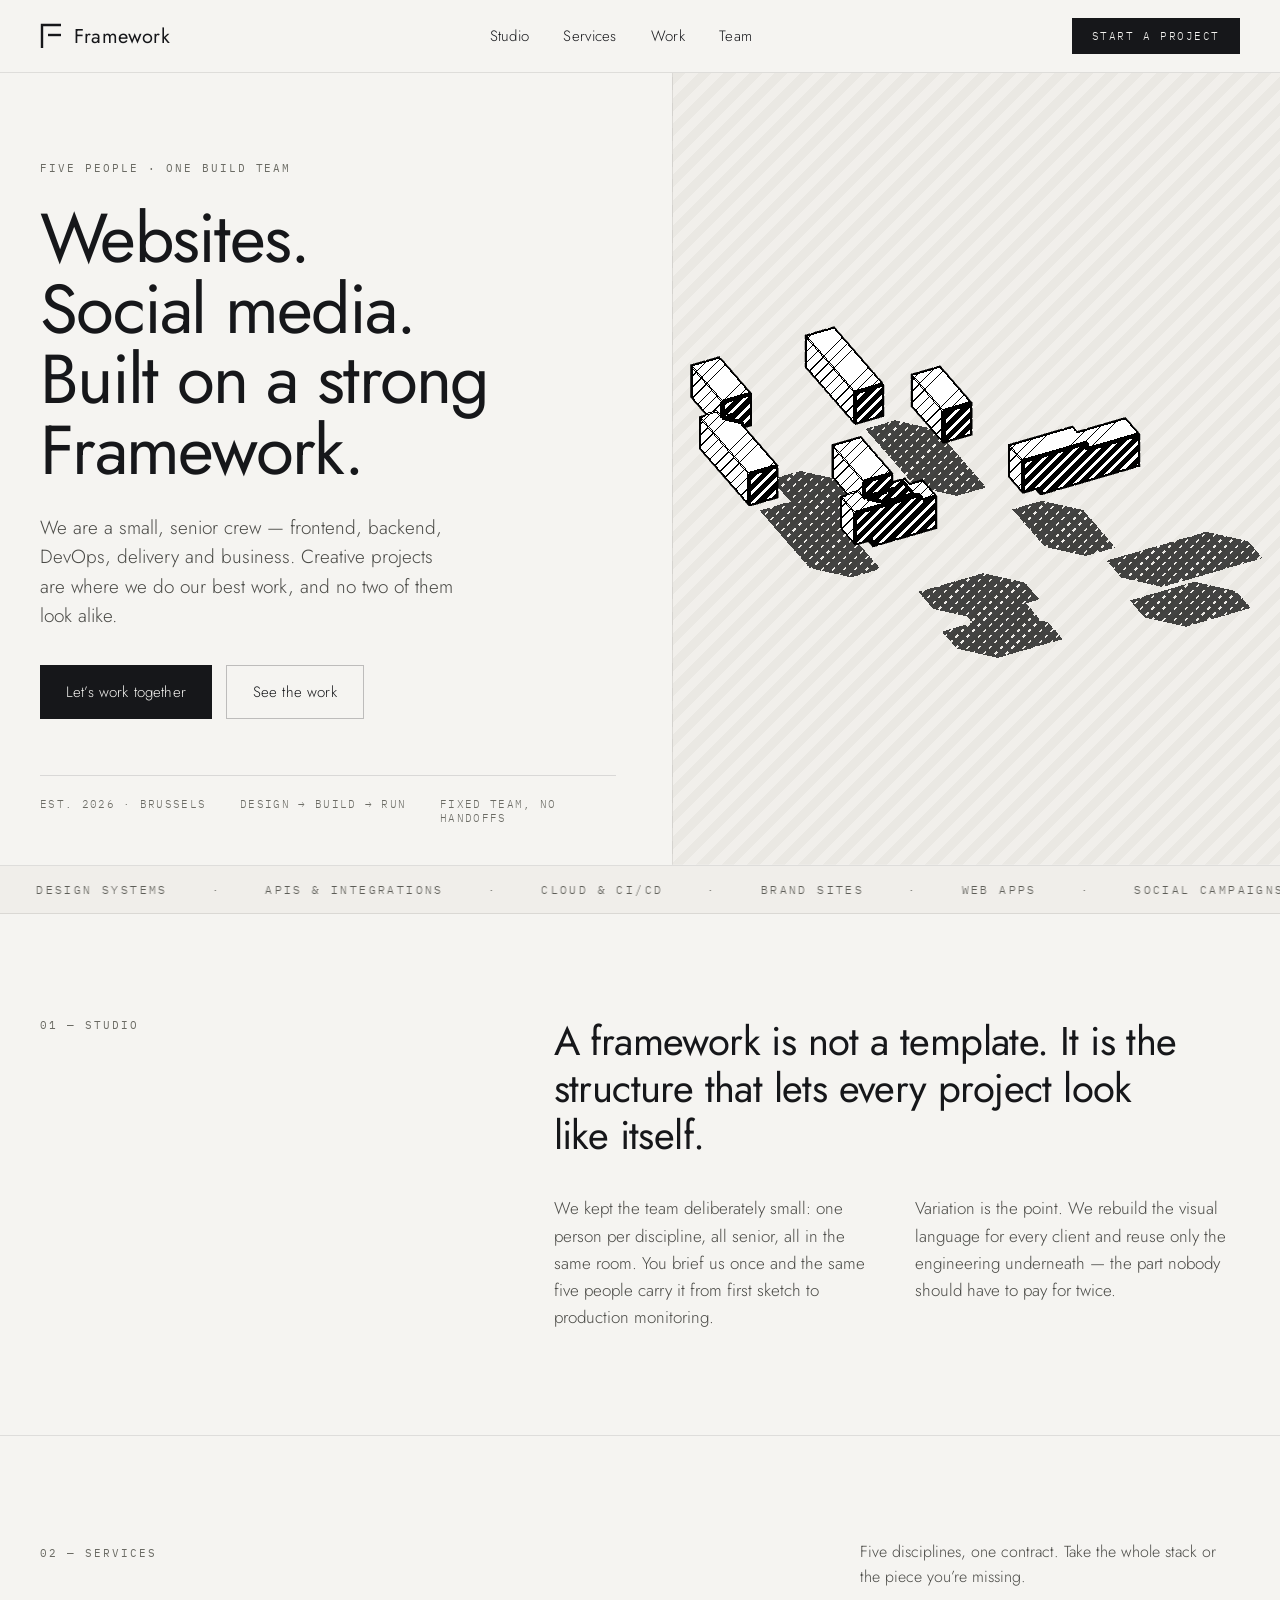
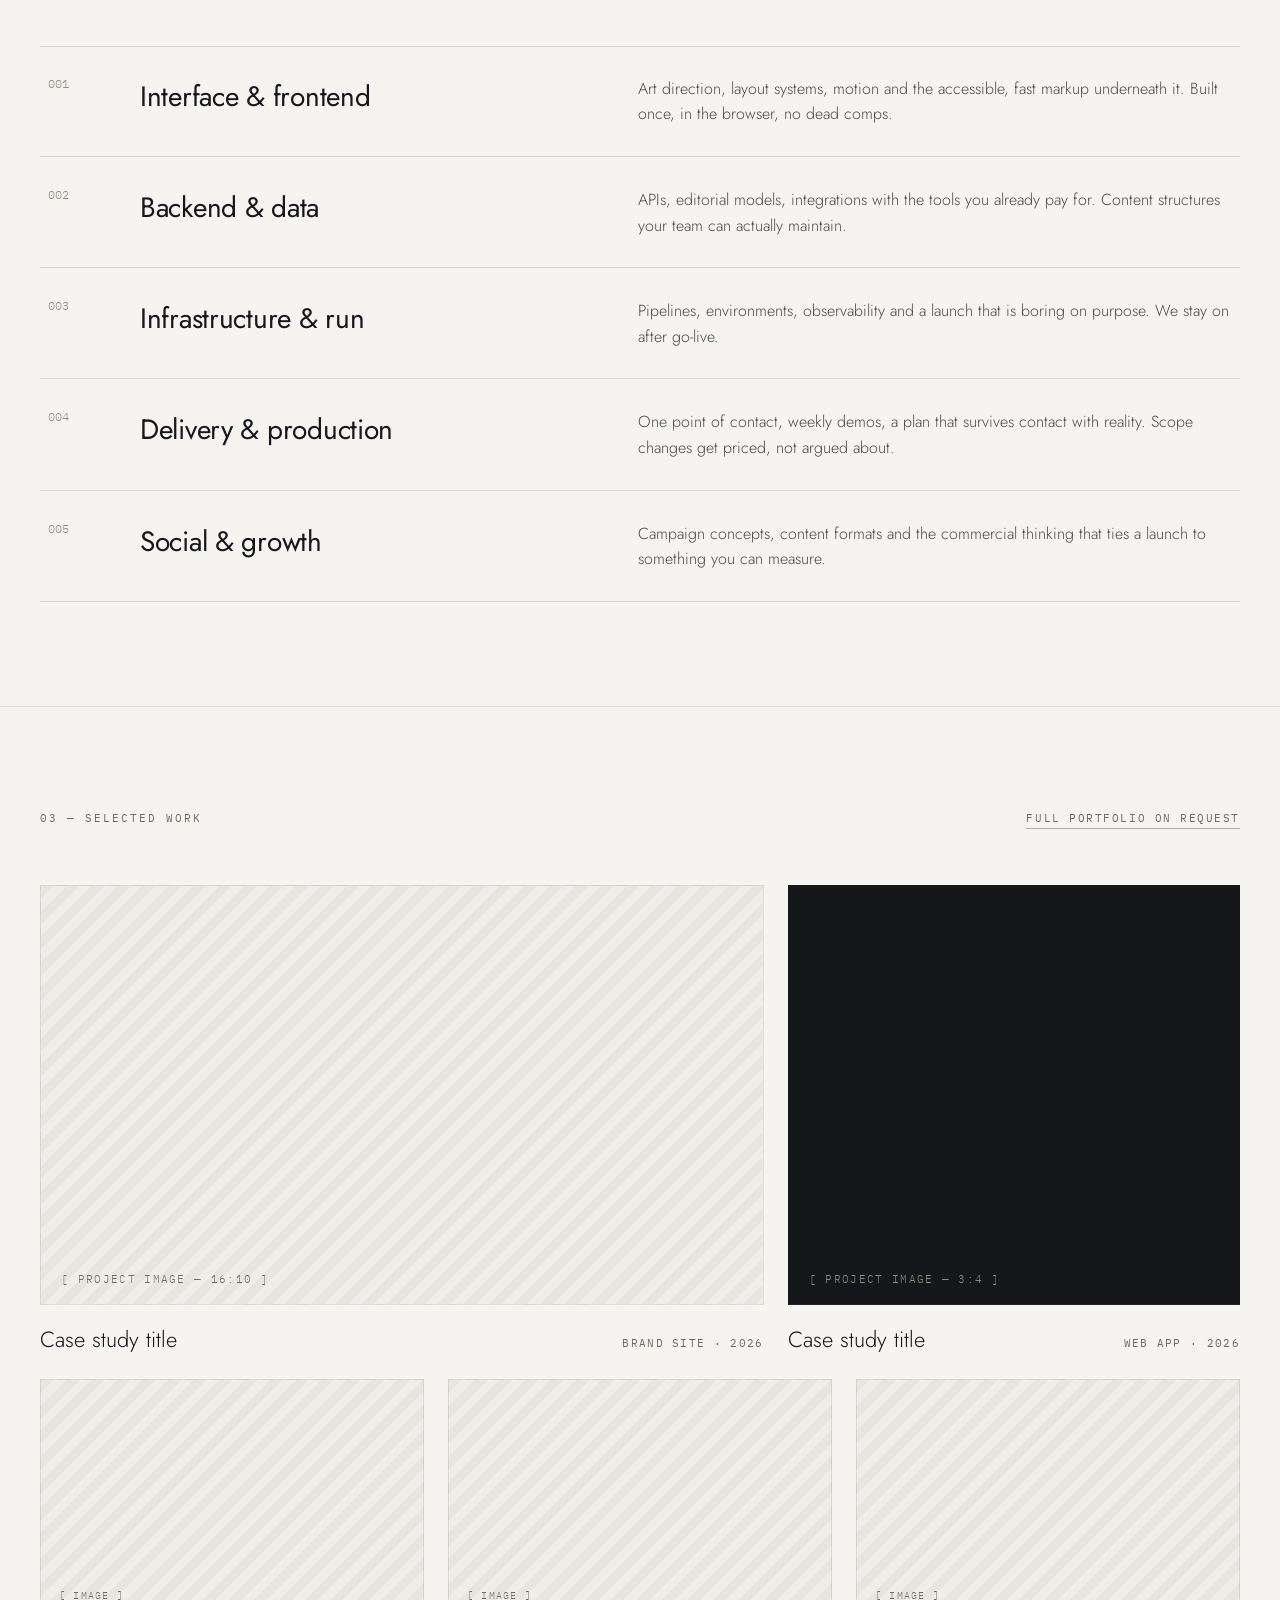
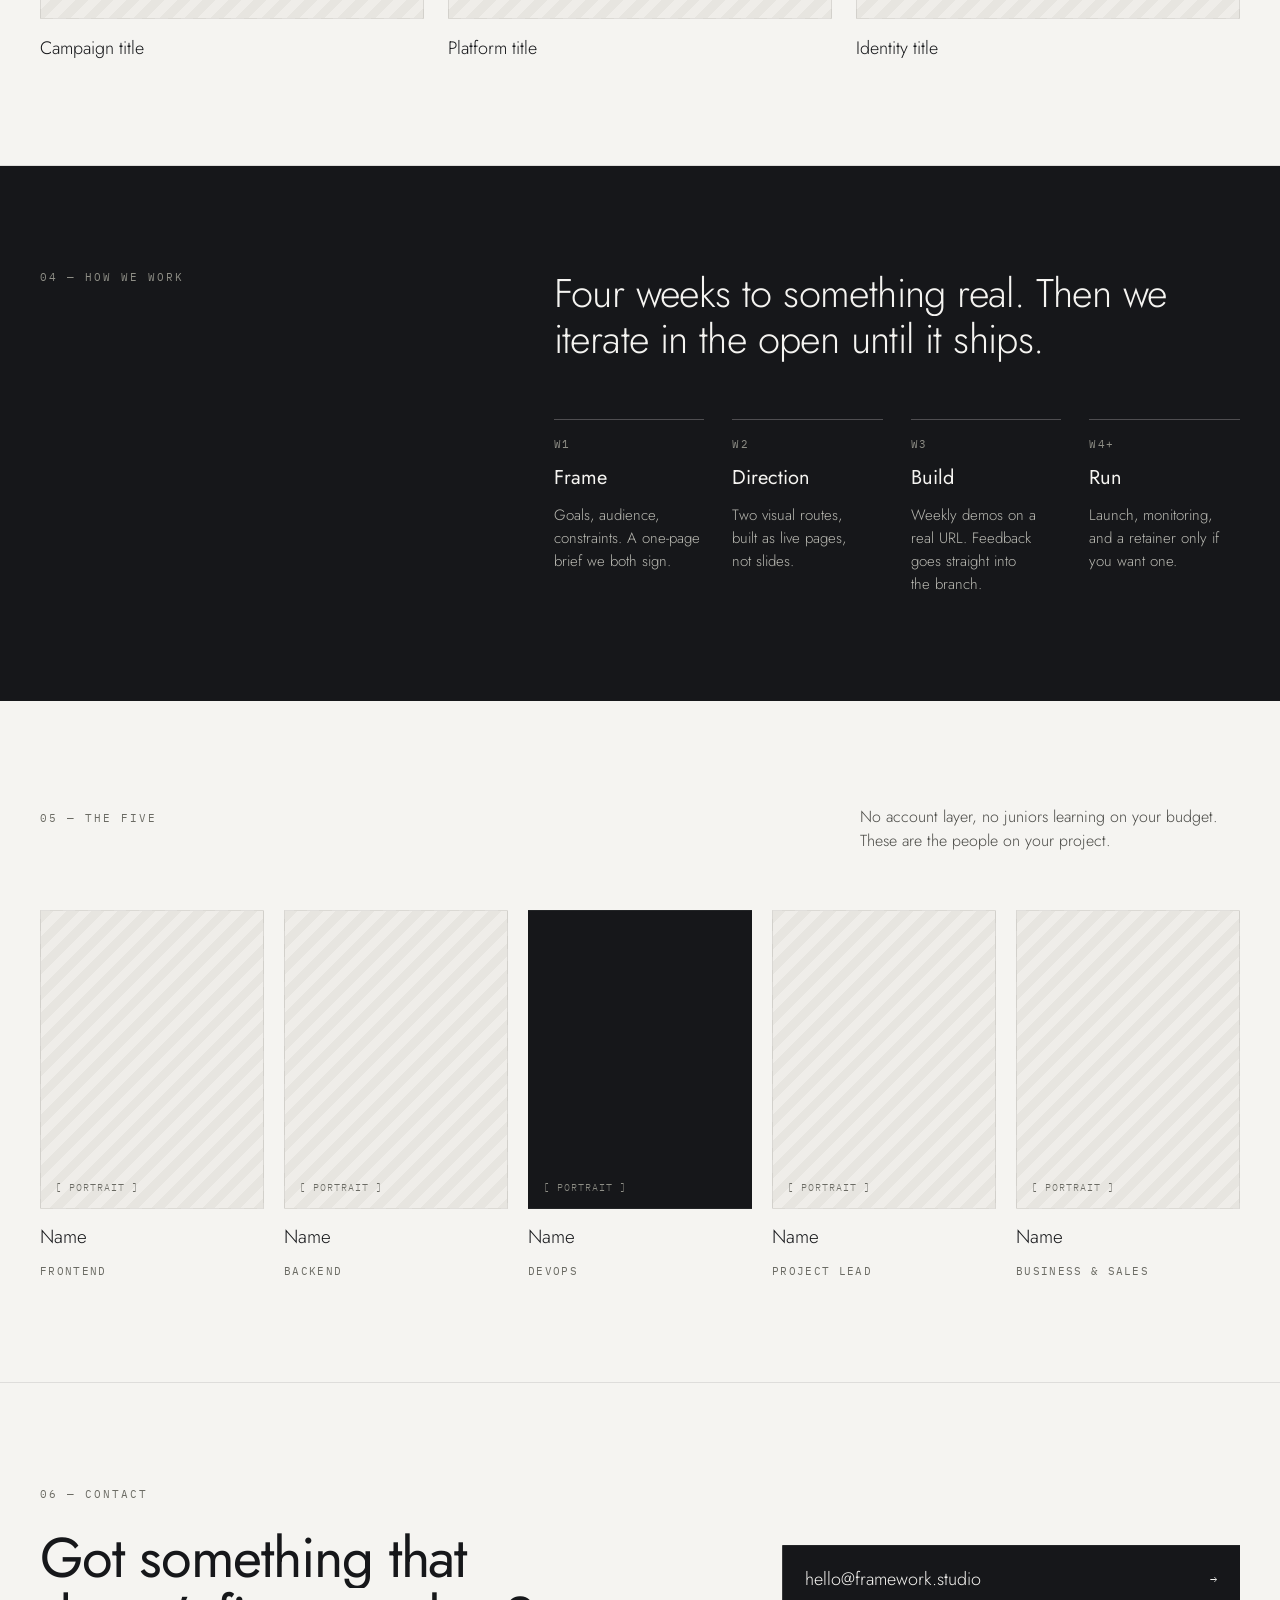
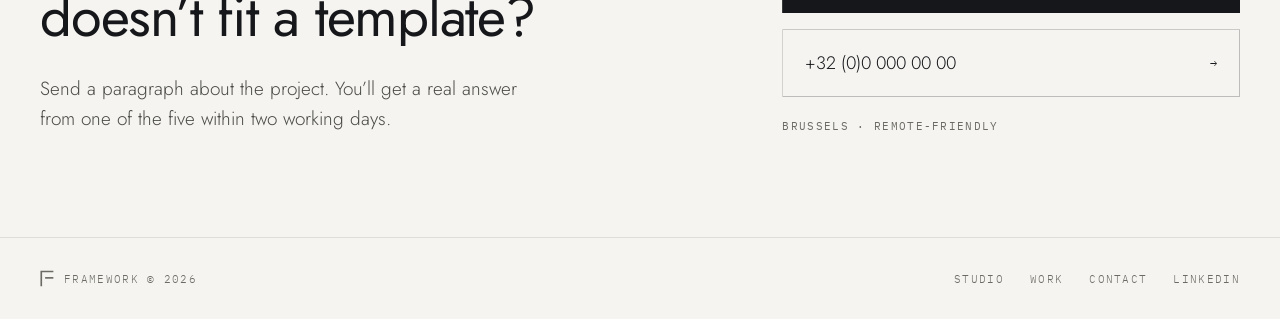
==== commit 00c8a584: "Hang the bars higher and step them less, so shadow and bar read apart The last pass shrank `lift` to" ====
--- a/index.html
+++ b/index.html
@@ -88,7 +88,7 @@
     </div>
     <div class="hero__figure wipe wipe--right" style="--d:120ms">
       <div class="hero__figure-inner" data-scroll data-scroll-speed="0.03">
-        <img src="/assets/hero-blocks.svg" alt="The Framework F, formed by nine blocks that only line up from this angle" width="865" height="576" loading="eager" decoding="async">
+        <img src="/assets/hero-blocks.svg" alt="The Framework F, formed by nine blocks that only line up from this angle" width="904" height="620" loading="eager" decoding="async">
       </div>
     </div>
   </section>
--- a/styles.css
+++ b/styles.css
@@ -383,6 +383,21 @@
   width: 100%;
   height: 100%;
   object-fit: contain;
+}
+
+/* The rendered sculpture opens on the scattered end of its cycle, which is a frame the
+   flat SVG cannot match — it is always the resolved mark. Showing the SVG first and then
+   swapping would flash the letter and snap it apart. So with motion on the SVG waits,
+   hidden but still in the accessibility tree, and motion.js fades it in only once it
+   knows the canvas is not coming: no WebGL, or five seconds gone. Without JS, or under
+   reduced motion, the class is never set and the SVG is simply there. */
+.motion .hero__figure img {
+  opacity: 0;
+}
+
+.motion .hero__figure img.is-in {
+  opacity: 1;
+  transition: opacity 600ms ease;
 }
 
 /* ---------- Marquee ---------- */
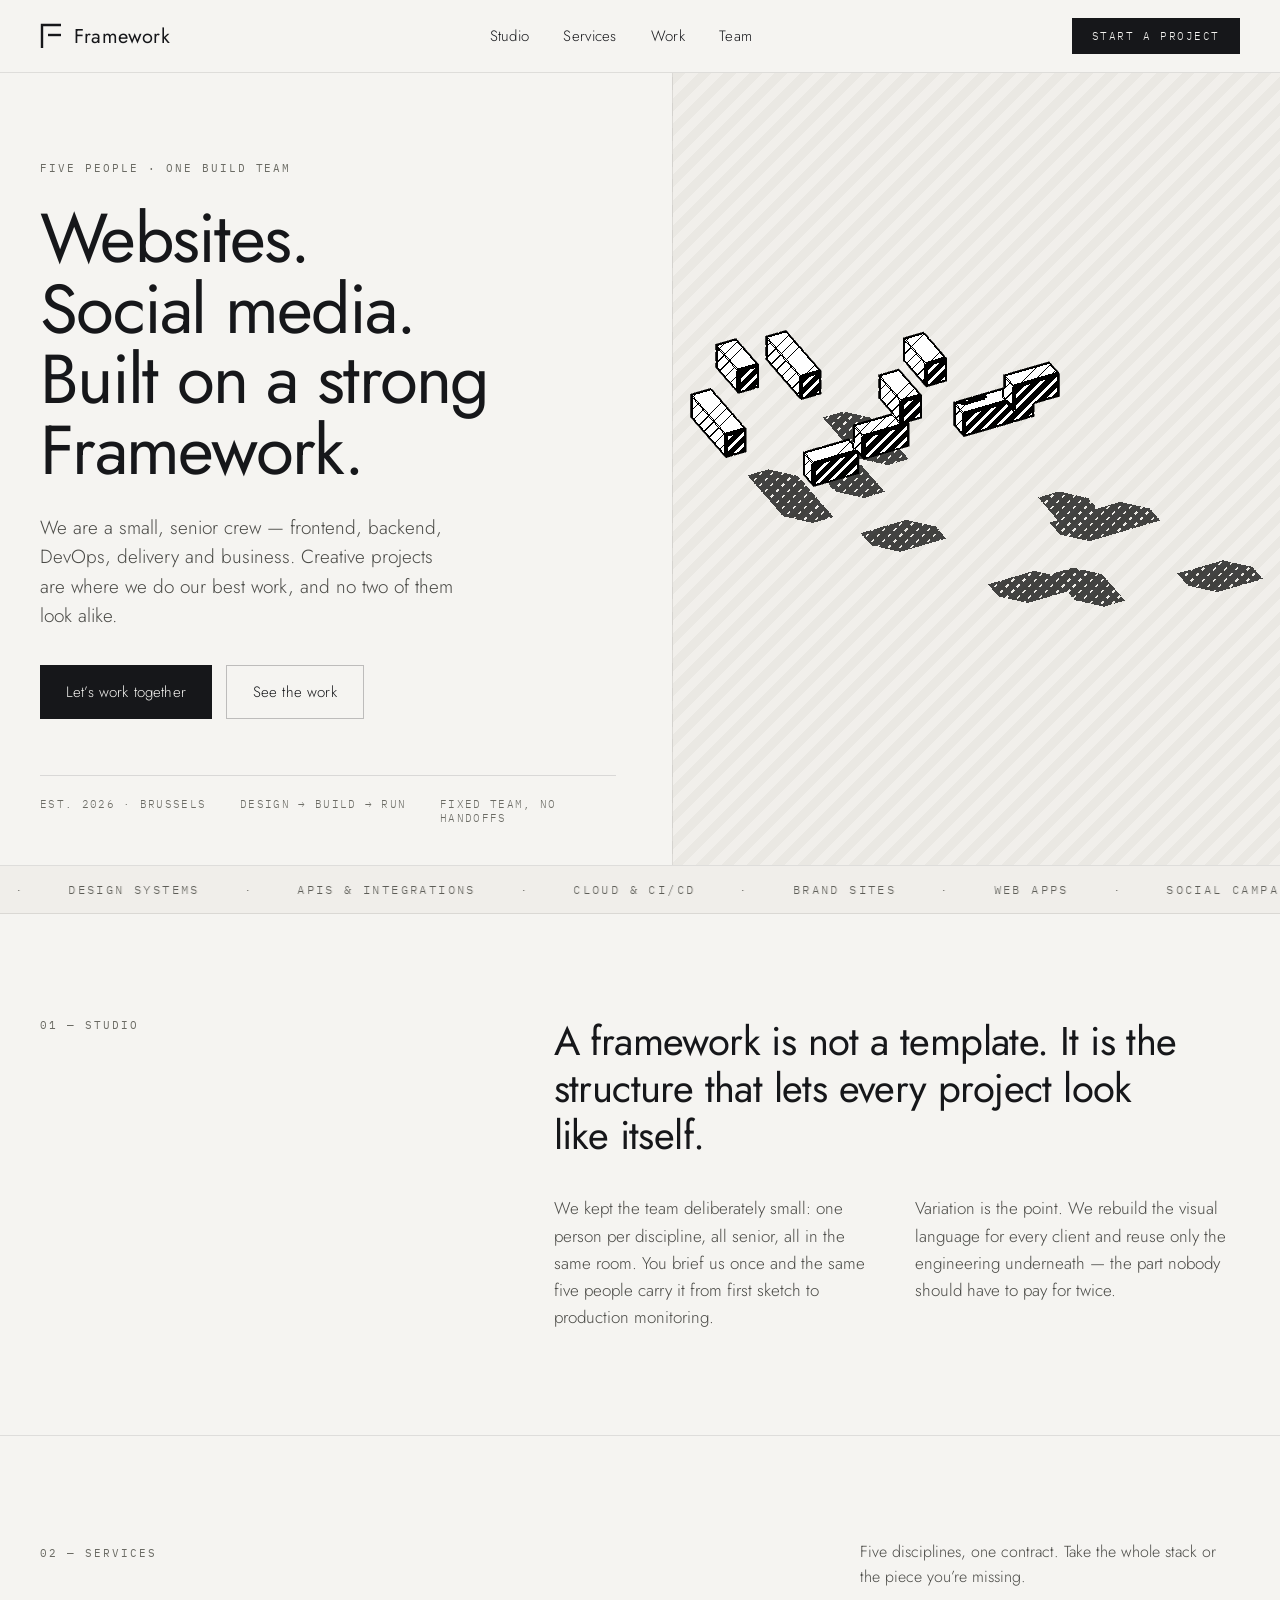
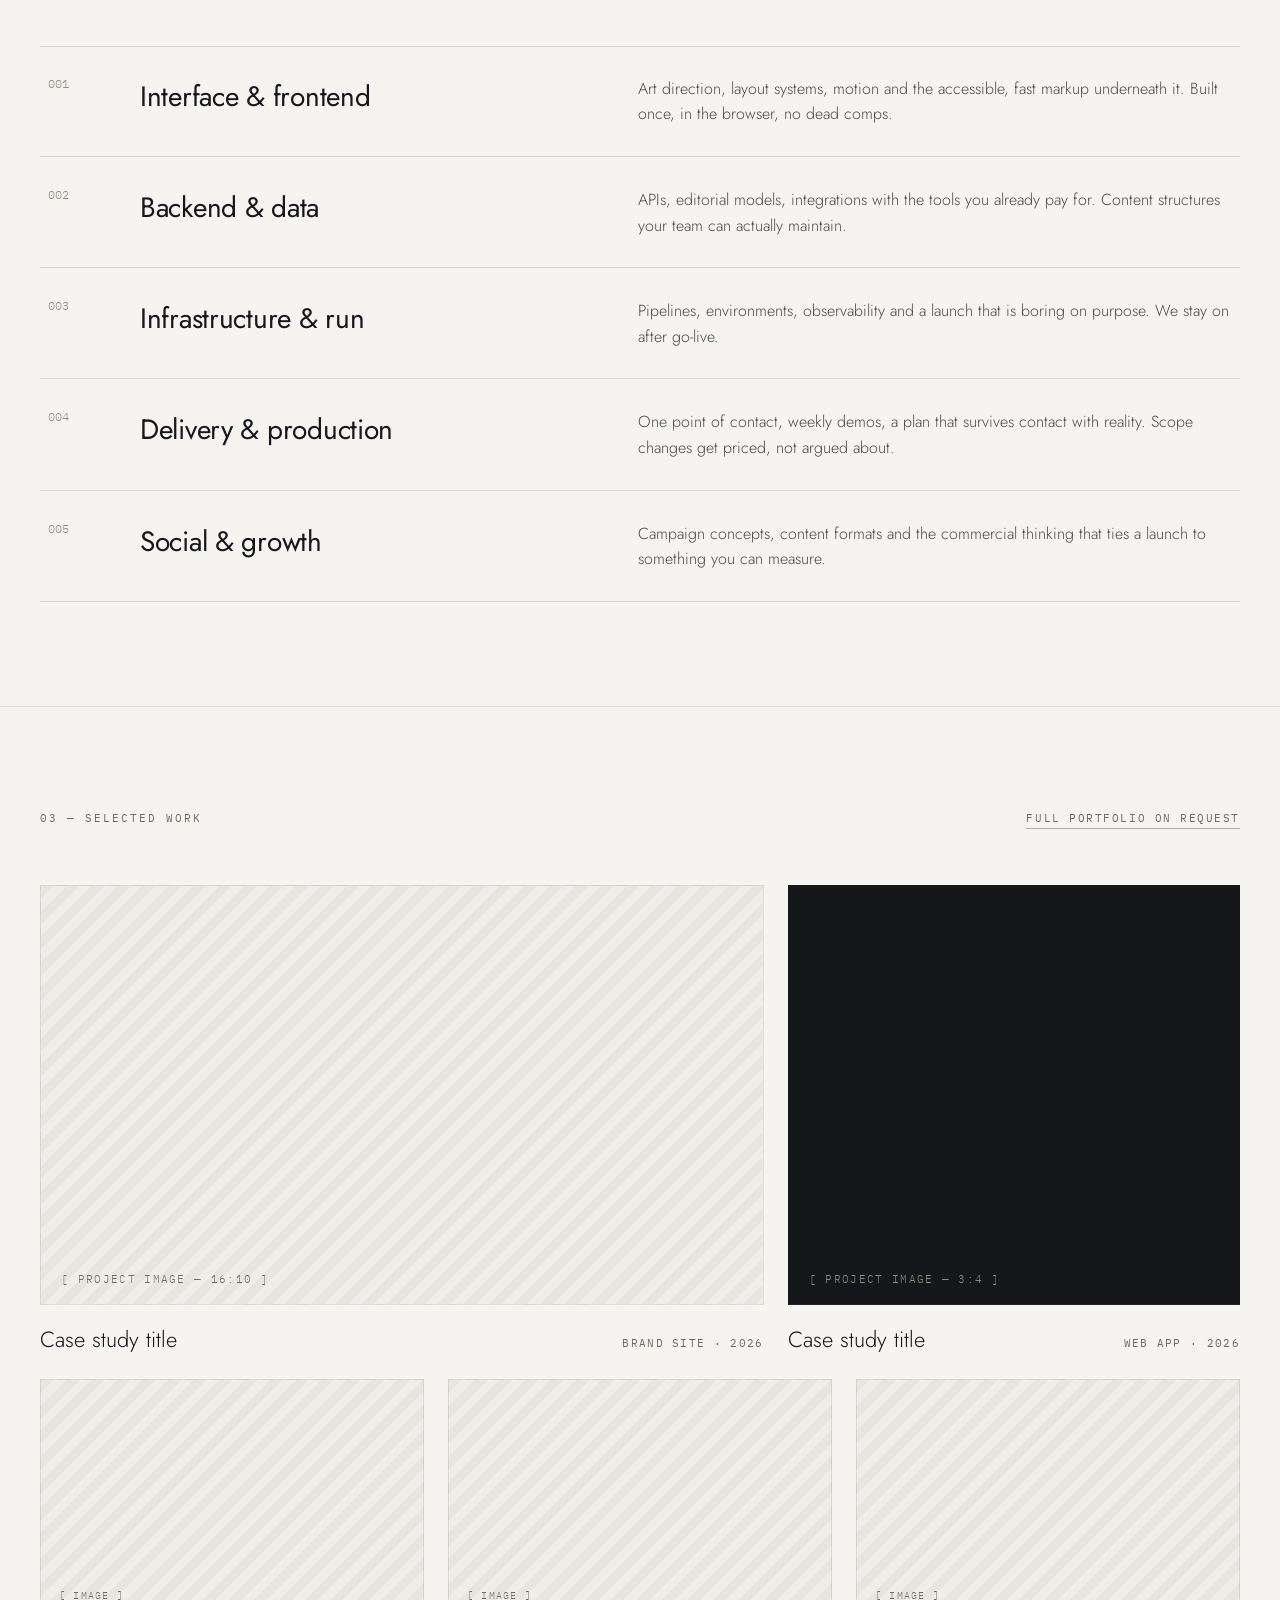
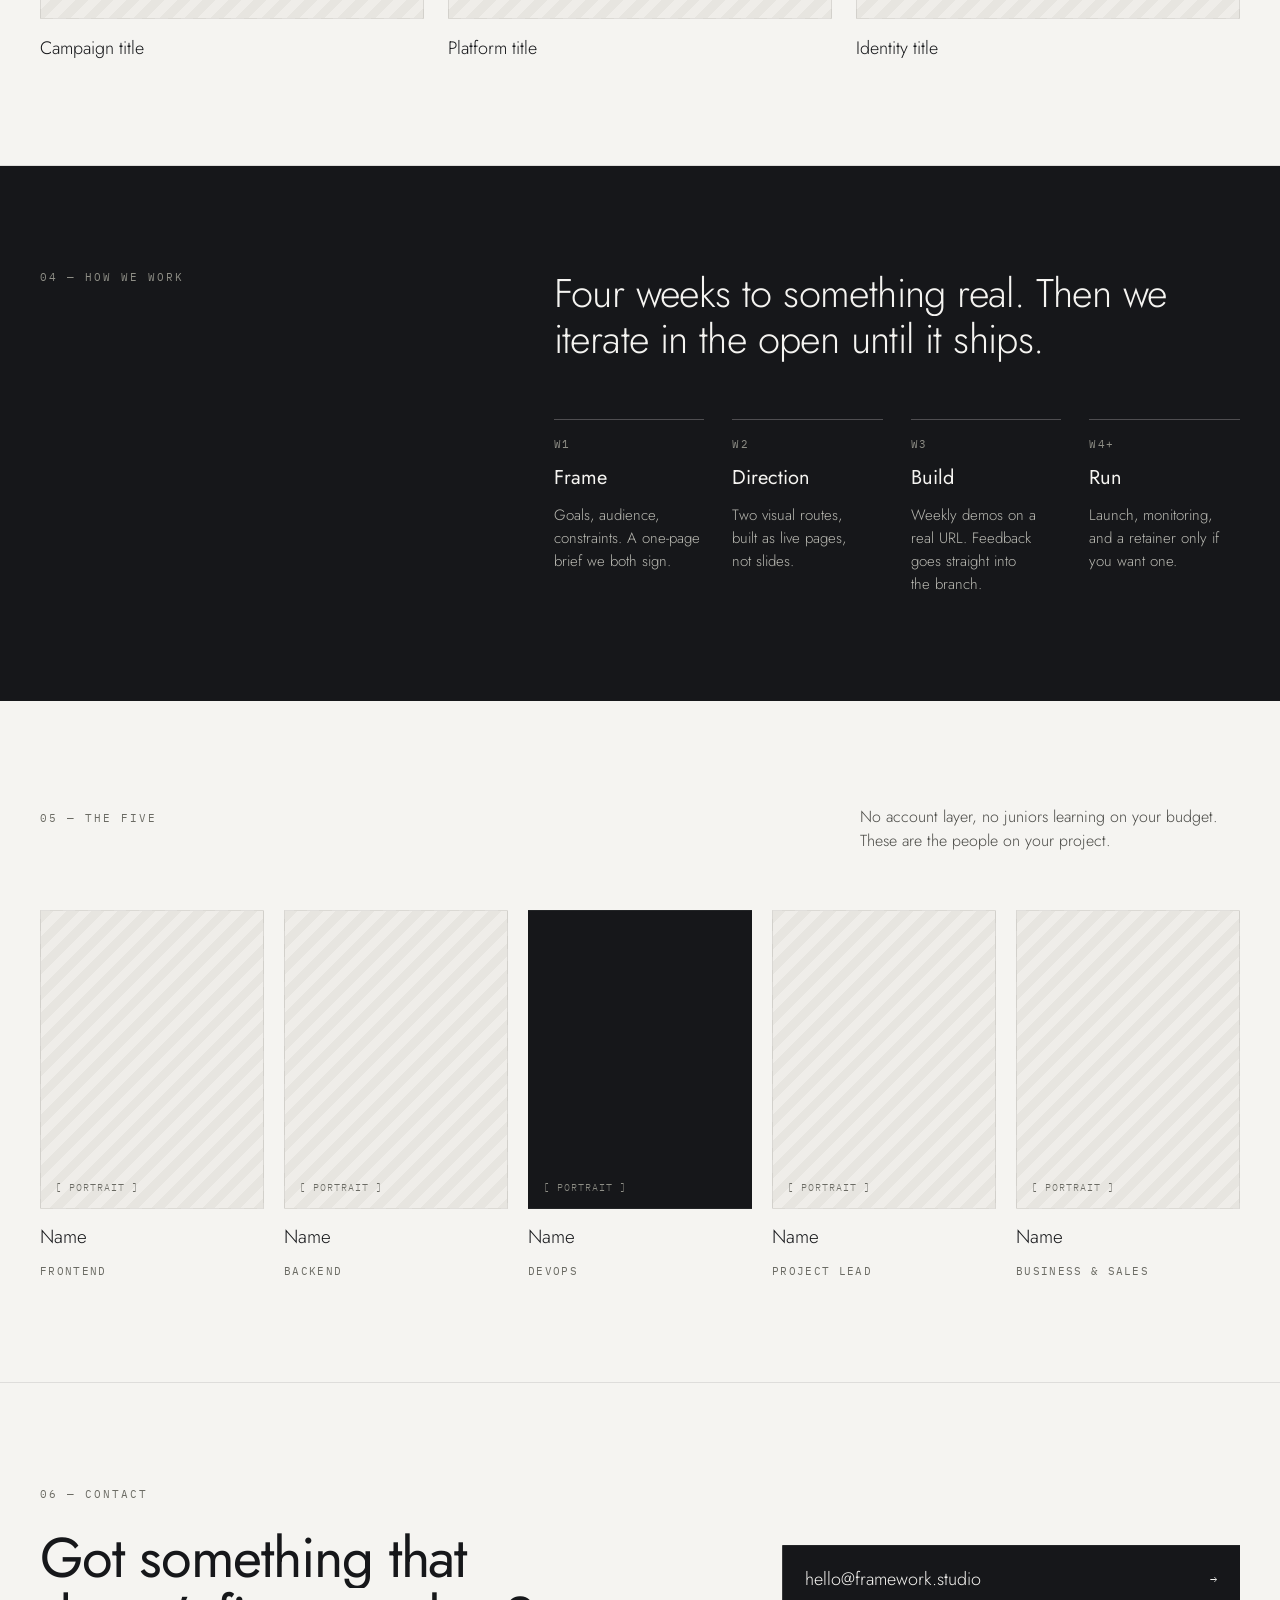
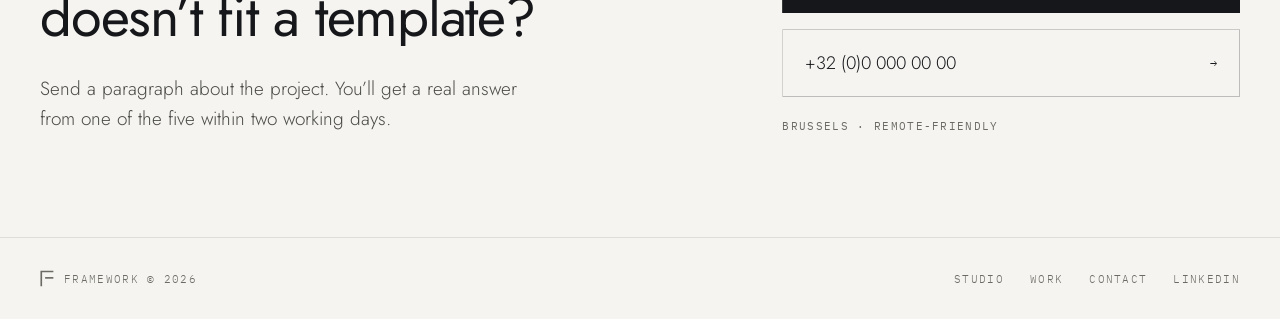
==== commit 6e754136: "Space the blocks so none of them share space You were seeing solids passing through each other, and " ====
--- a/index.html
+++ b/index.html
@@ -88,7 +88,7 @@
     </div>
     <div class="hero__figure wipe wipe--right" style="--d:120ms">
       <div class="hero__figure-inner" data-scroll data-scroll-speed="0.03">
-        <img src="/assets/hero-blocks.svg" alt="The Framework F, formed by nine blocks that only line up from this angle" width="904" height="620" loading="eager" decoding="async">
+        <img src="/assets/hero-blocks.svg" alt="The Framework F, formed by nine blocks that only line up from this angle" width="1274" height="807" loading="eager" decoding="async">
       </div>
     </div>
   </section>
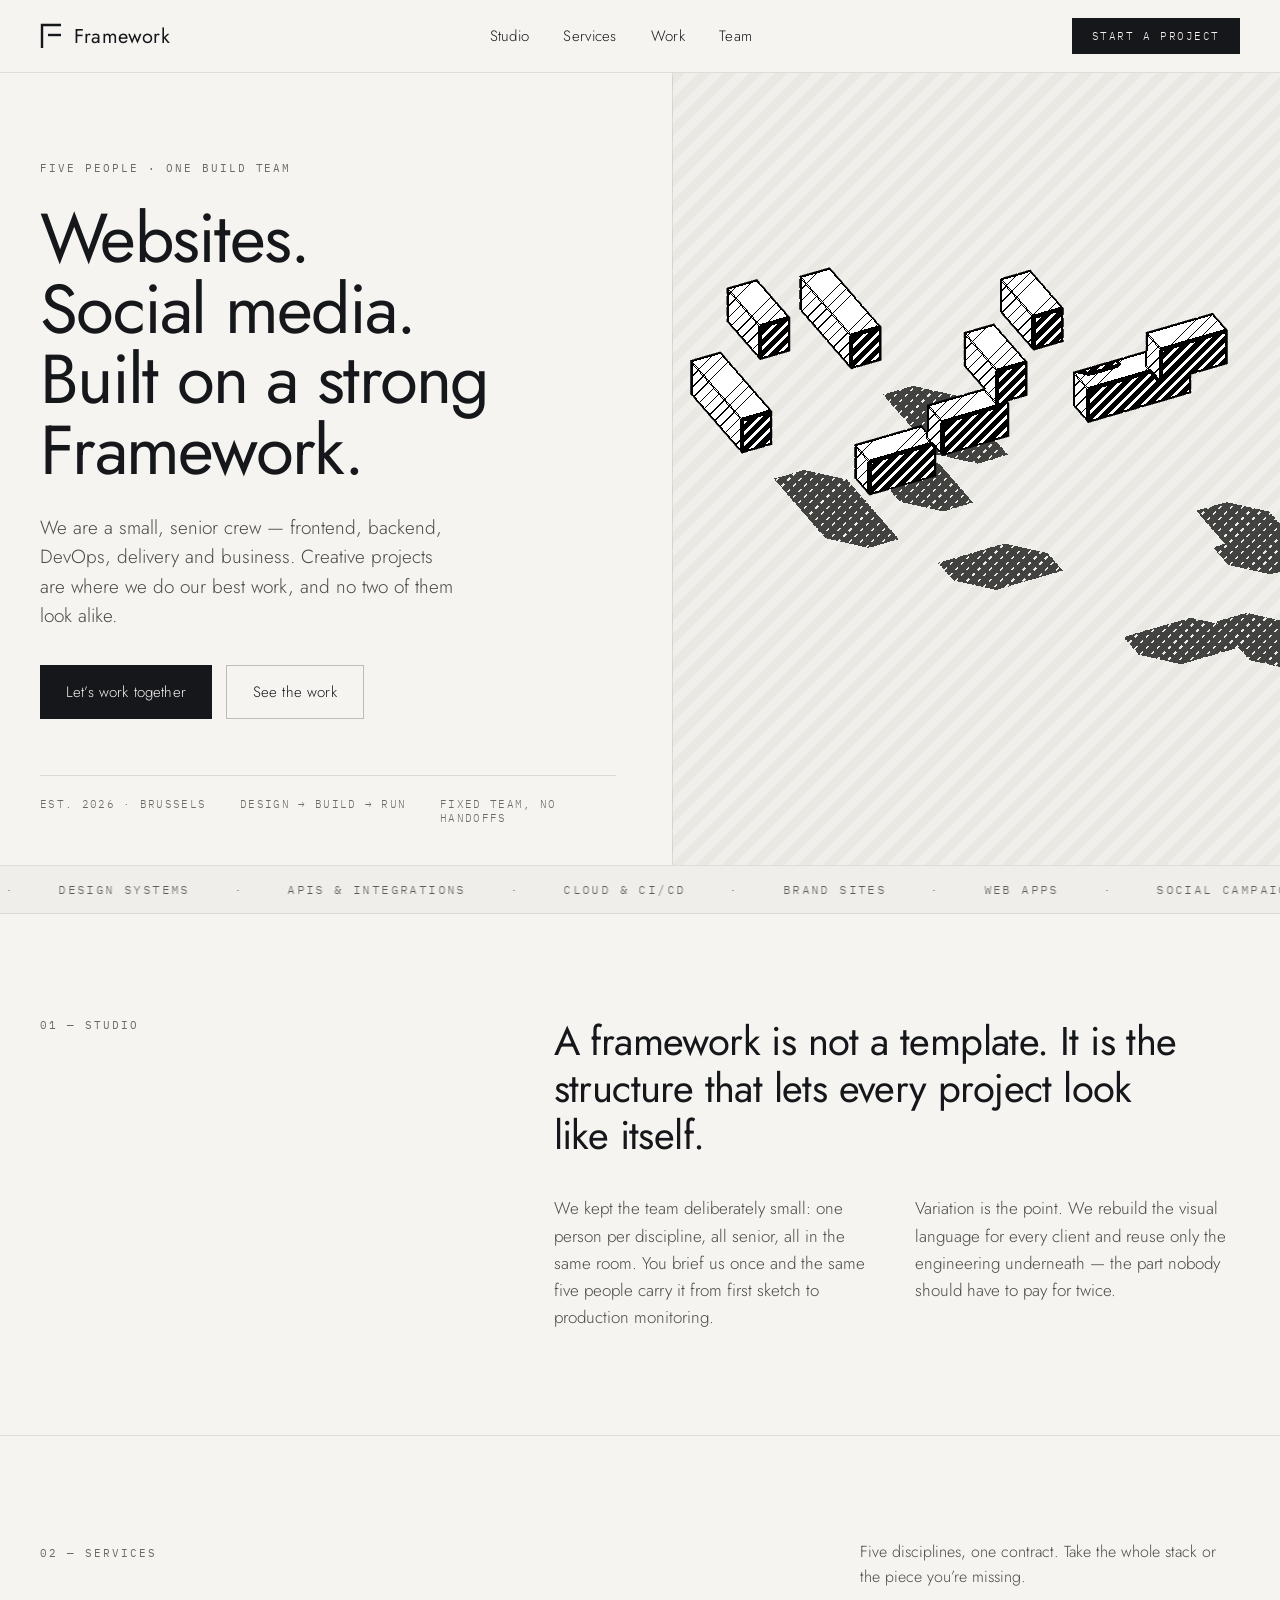
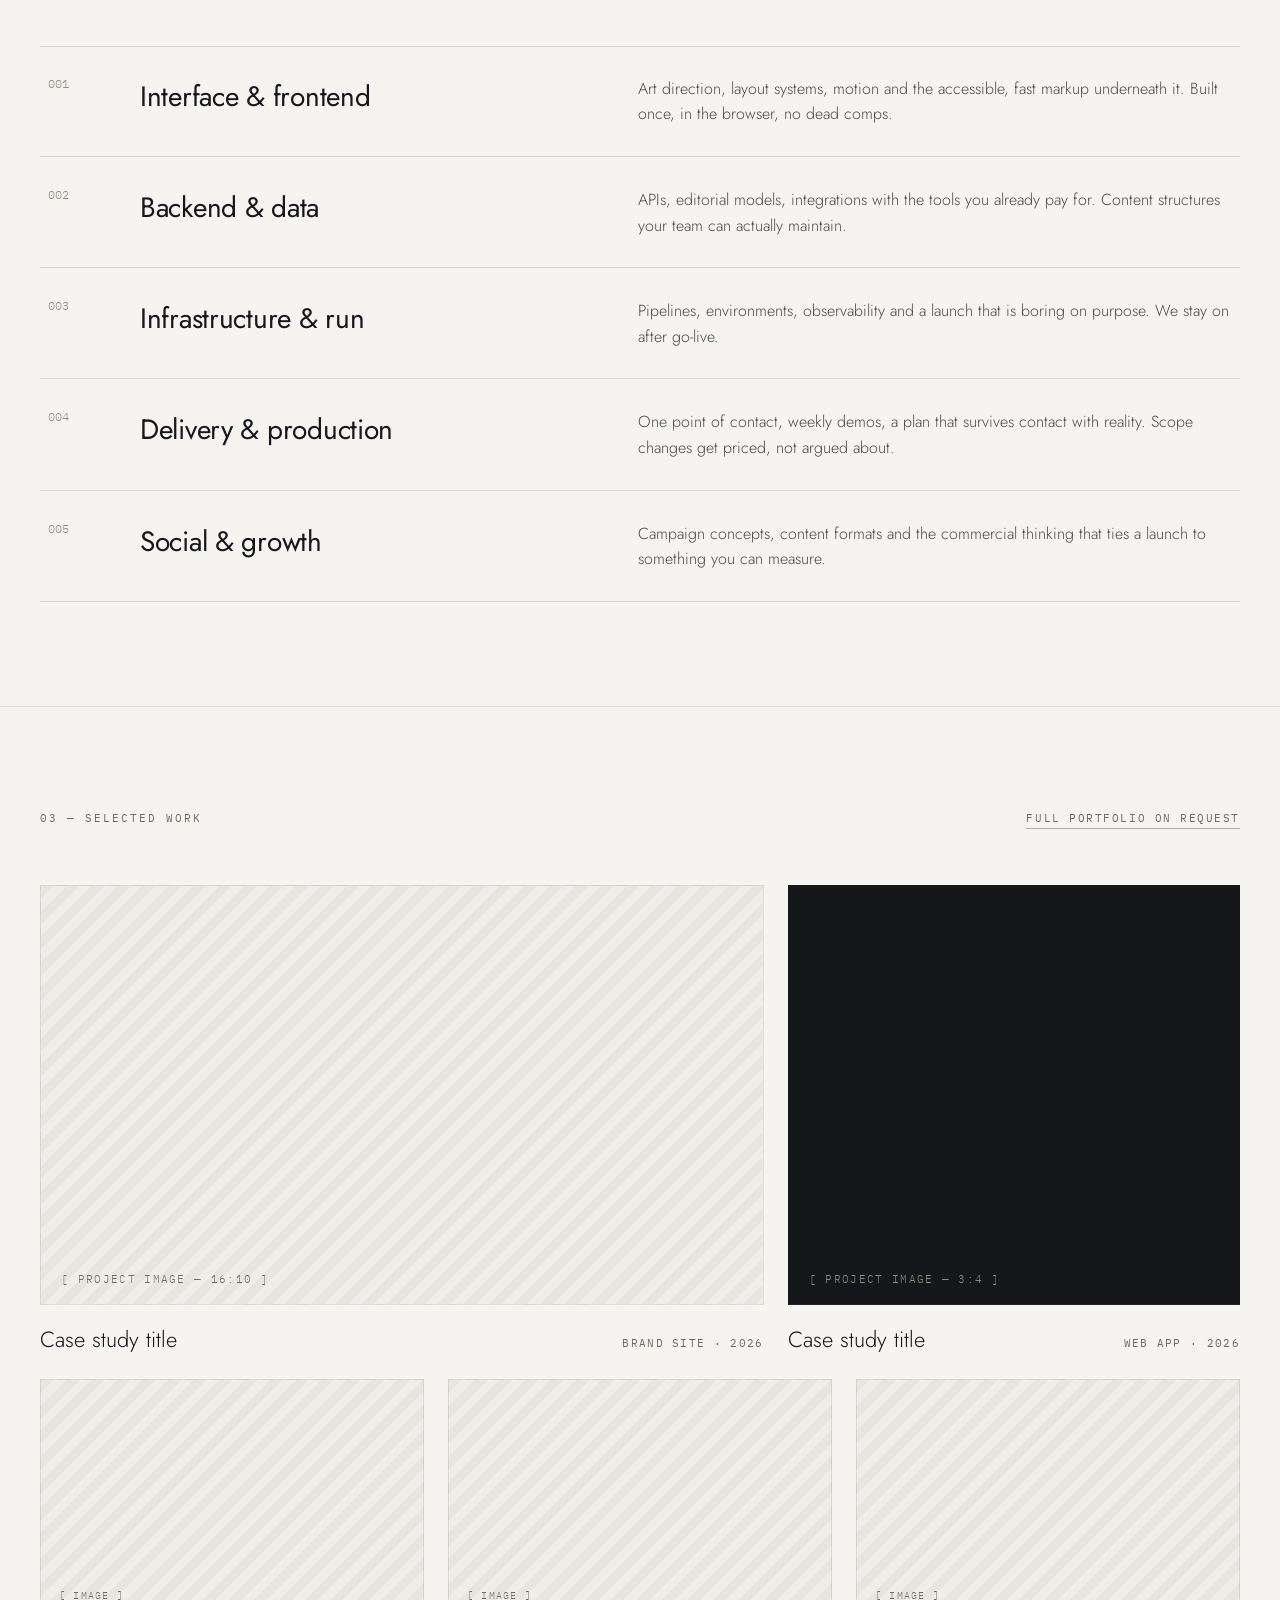
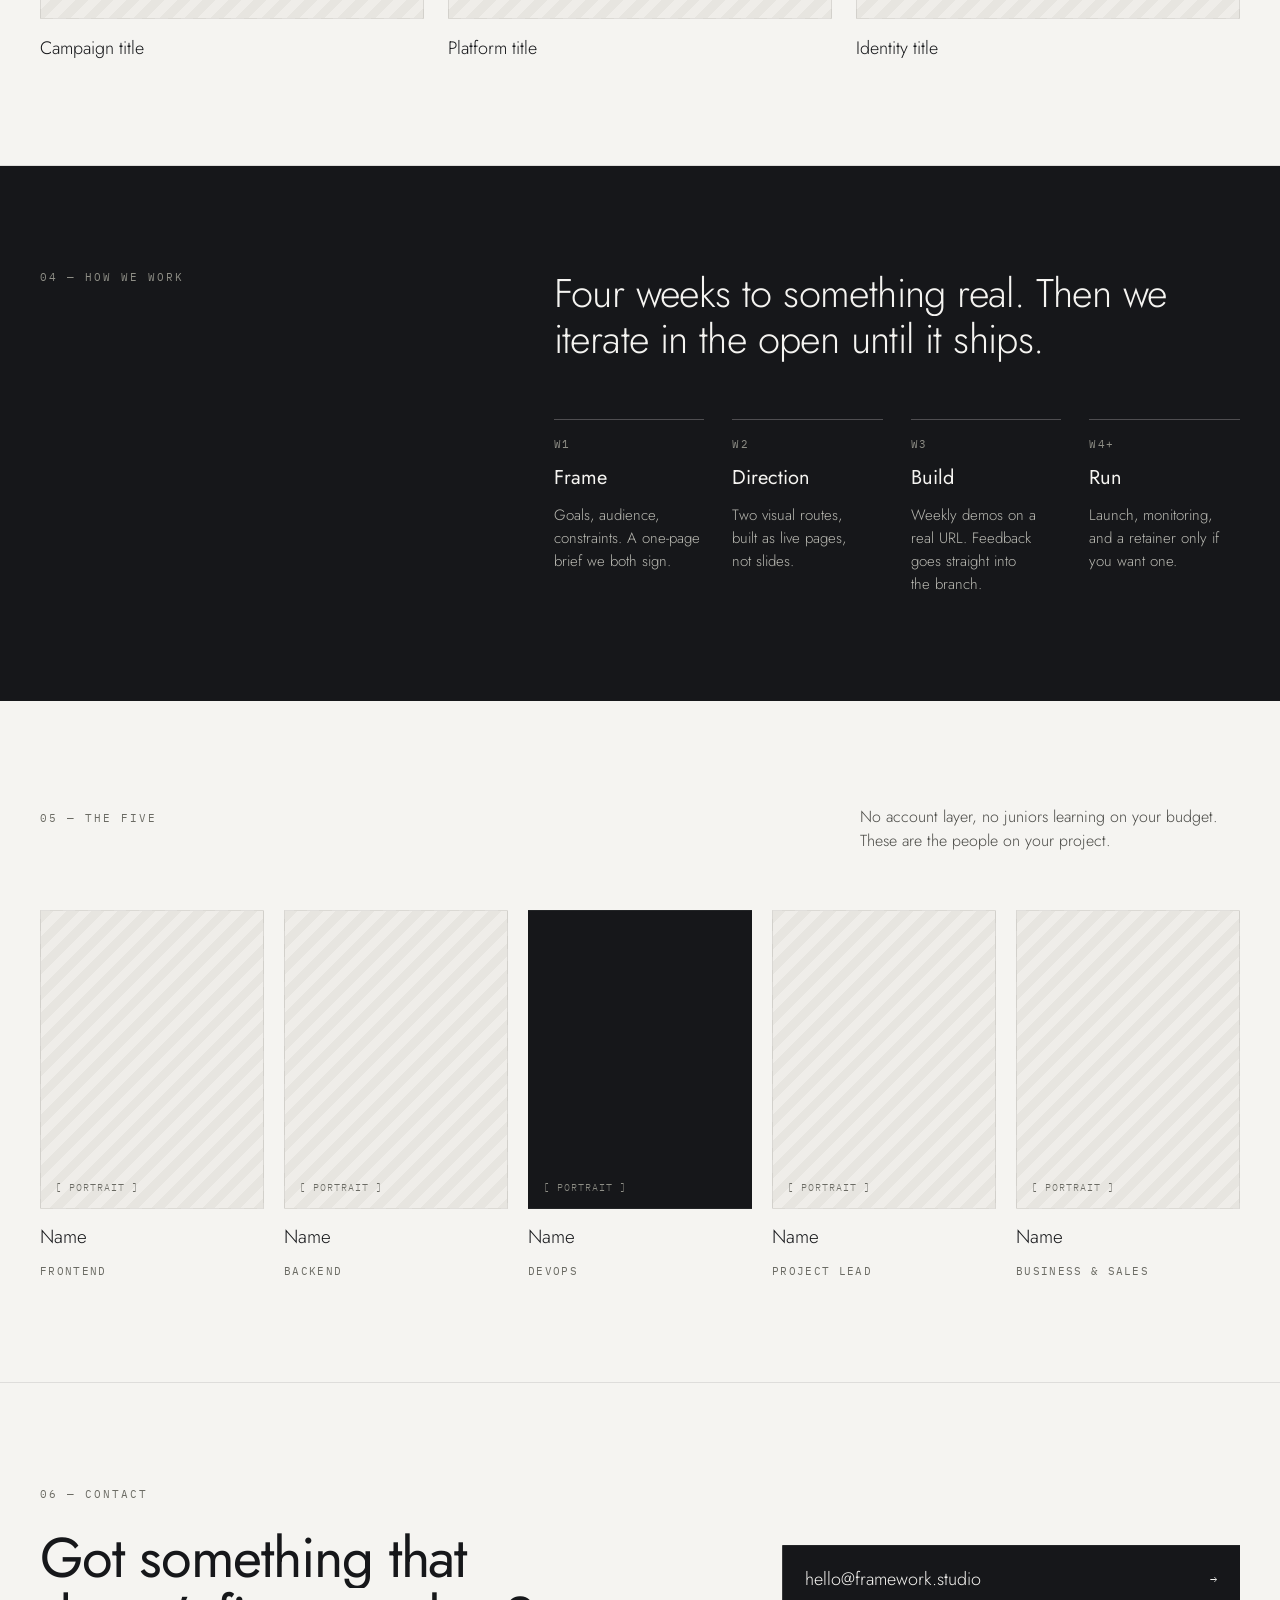
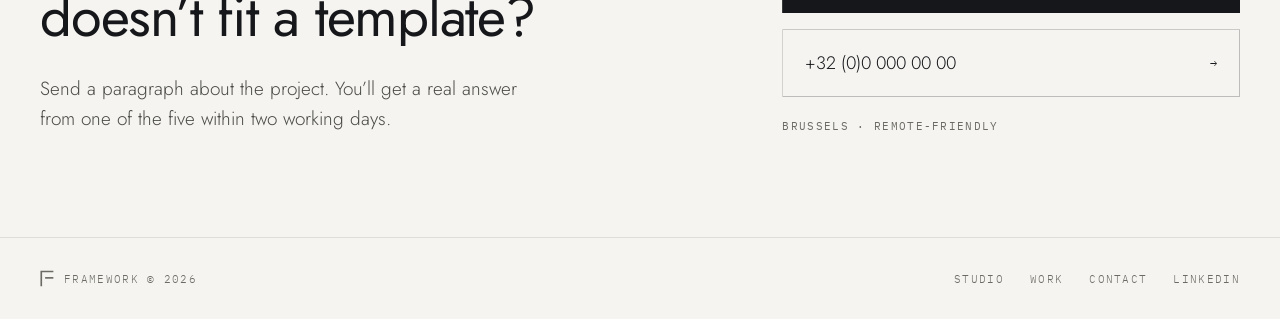
==== commit 968b65eb: "Let the shadows leave the frame, and get the letter back The frame was reserving room for every shad" ====
--- a/index.html
+++ b/index.html
@@ -88,7 +88,7 @@
     </div>
     <div class="hero__figure wipe wipe--right" style="--d:120ms">
       <div class="hero__figure-inner" data-scroll data-scroll-speed="0.03">
-        <img src="/assets/hero-blocks.svg" alt="The Framework F, formed by nine blocks that only line up from this angle" width="1274" height="807" loading="eager" decoding="async">
+        <img src="/assets/hero-blocks.svg" alt="The Framework F, formed by nine blocks that only line up from this angle" width="876" height="806" loading="eager" decoding="async">
       </div>
     </div>
   </section>
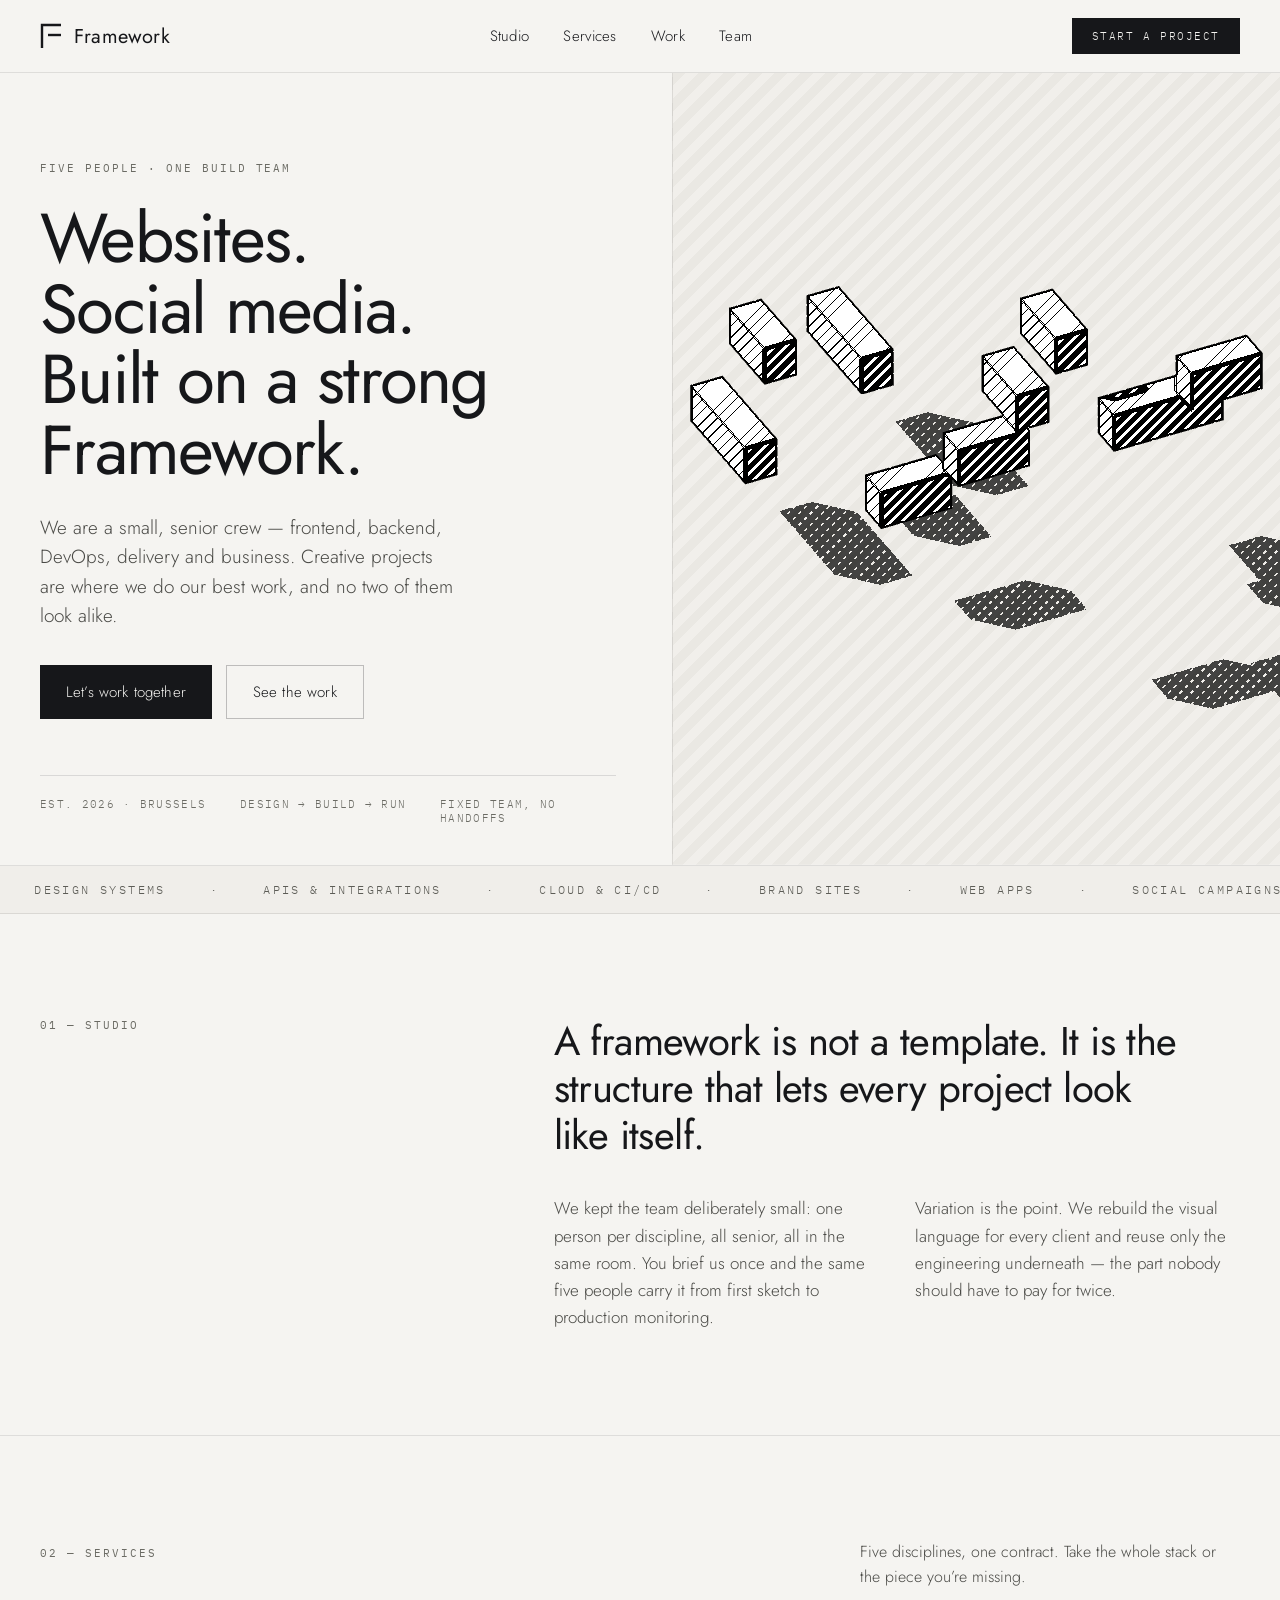
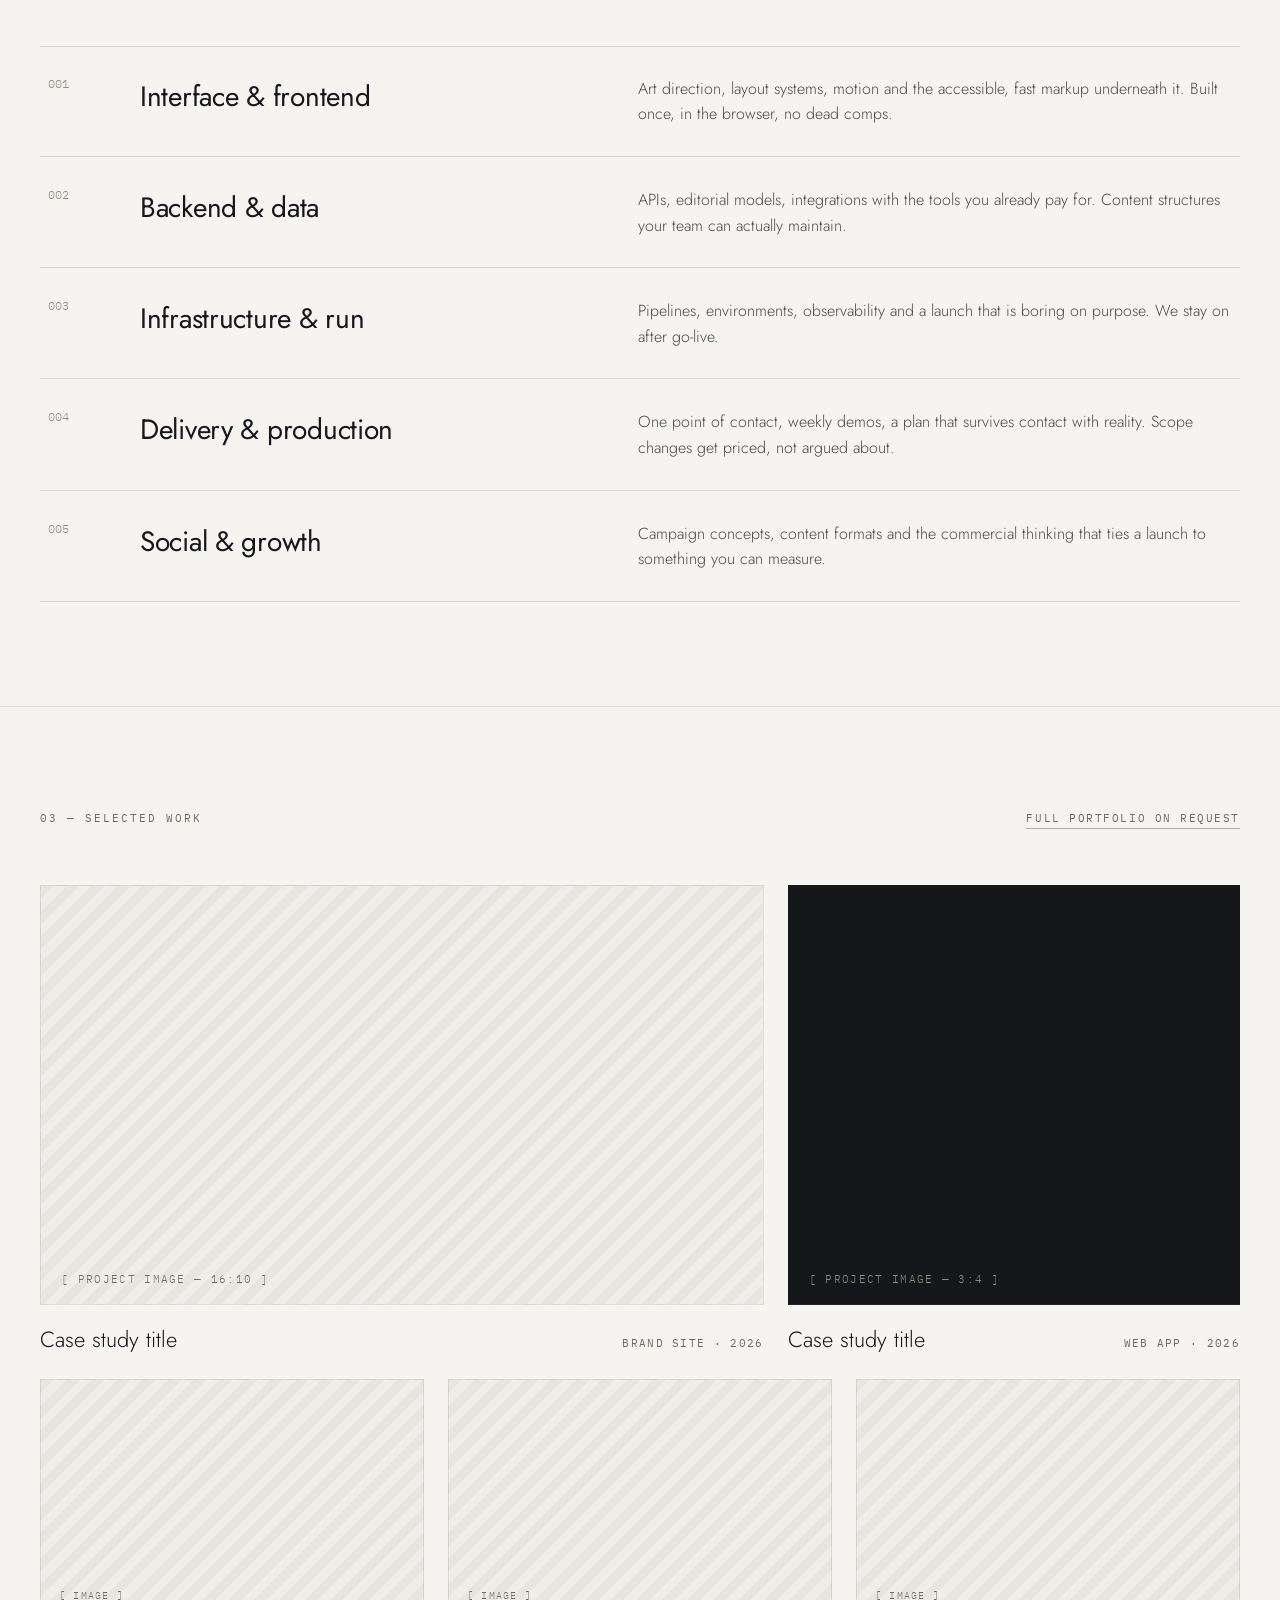
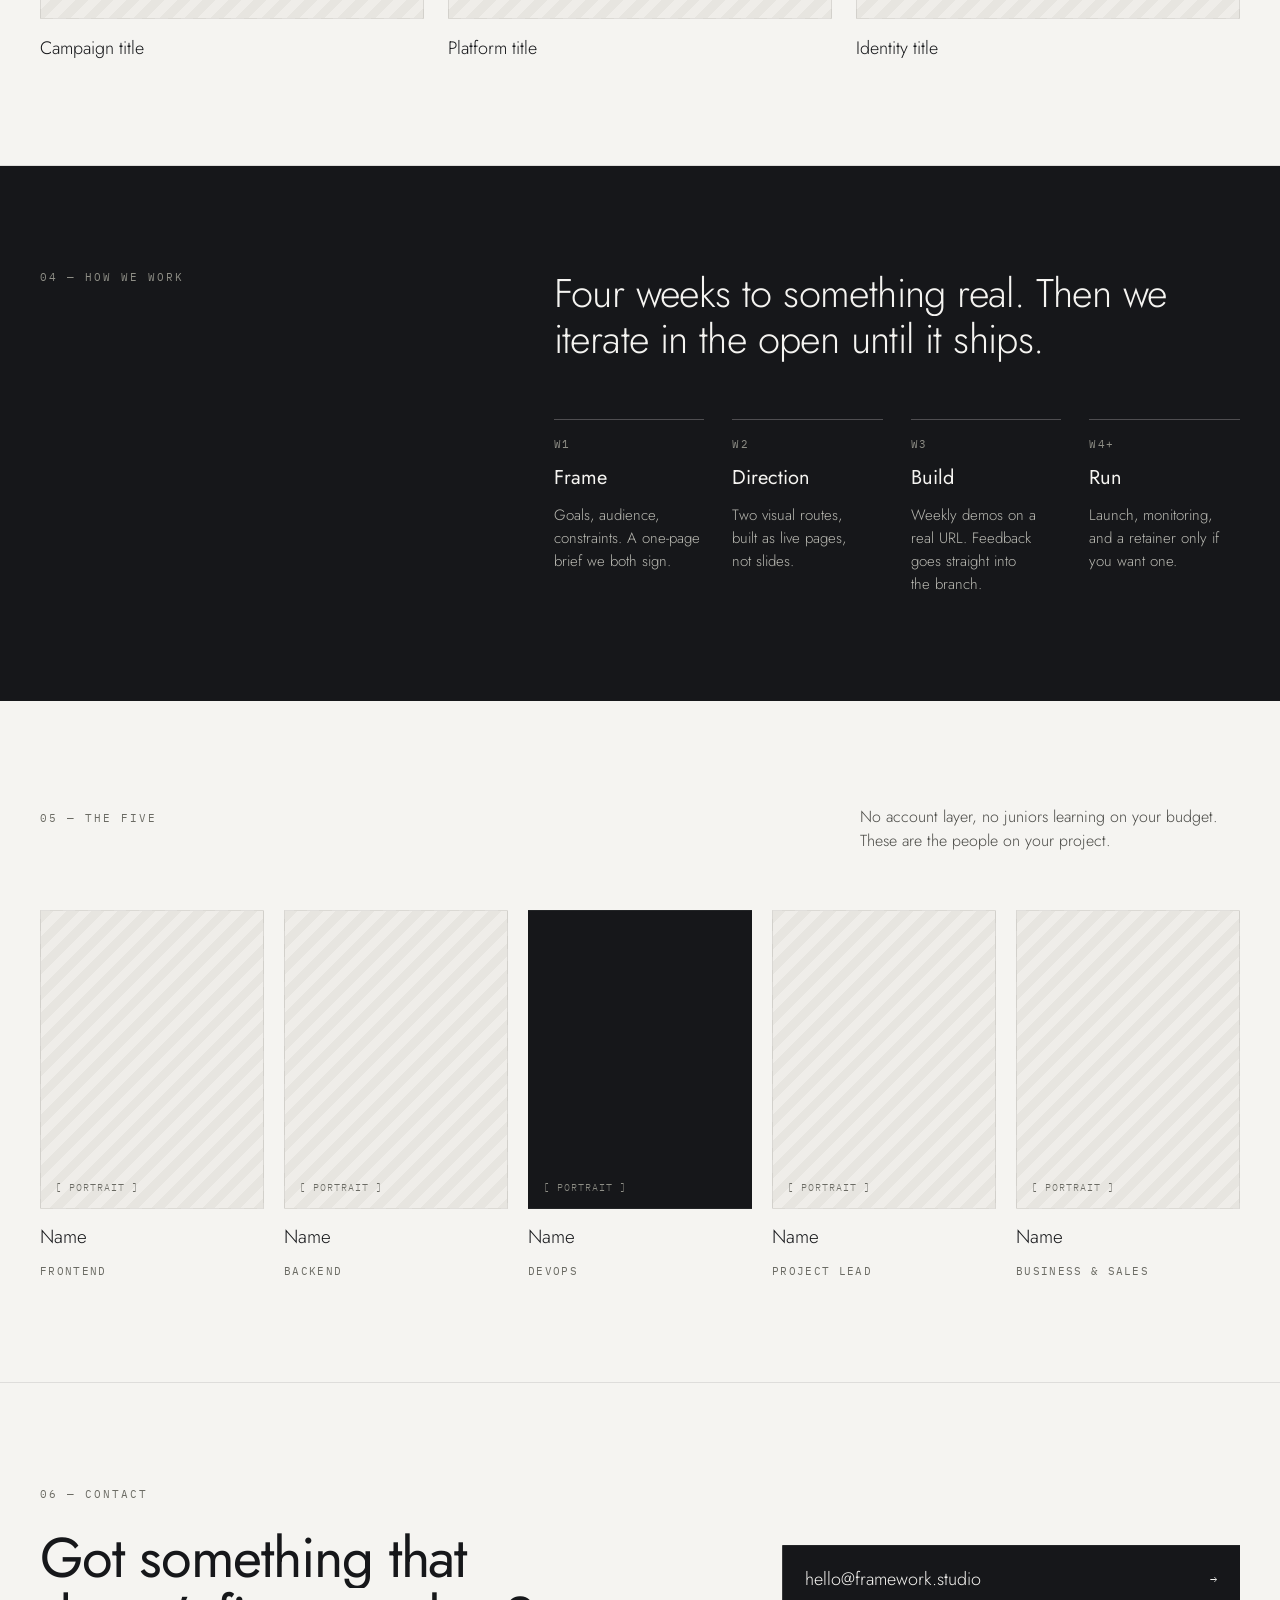
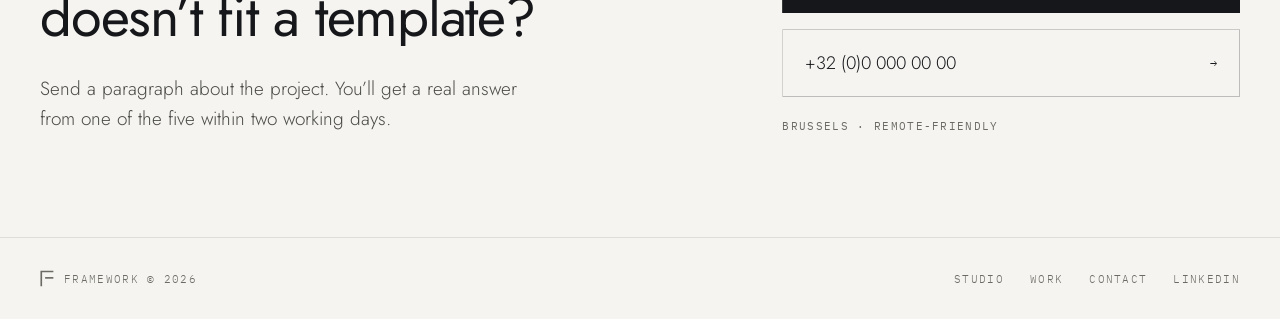
==== commit a436238a: "Frame only as much of the resting shadow as is free `shadowRoom: 0.8` on the mark, and the flat rend" ====
--- a/index.html
+++ b/index.html
@@ -88,7 +88,7 @@
     </div>
     <div class="hero__figure wipe wipe--right" style="--d:120ms">
       <div class="hero__figure-inner" data-scroll data-scroll-speed="0.03">
-        <img src="/assets/hero-blocks.svg" alt="The Framework F, formed by nine blocks that only line up from this angle" width="876" height="806" loading="eager" decoding="async">
+        <img src="/assets/hero-blocks.svg" alt="The Framework F, formed by nine blocks that only line up from this angle" width="822" height="714" loading="eager" decoding="async">
       </div>
     </div>
   </section>
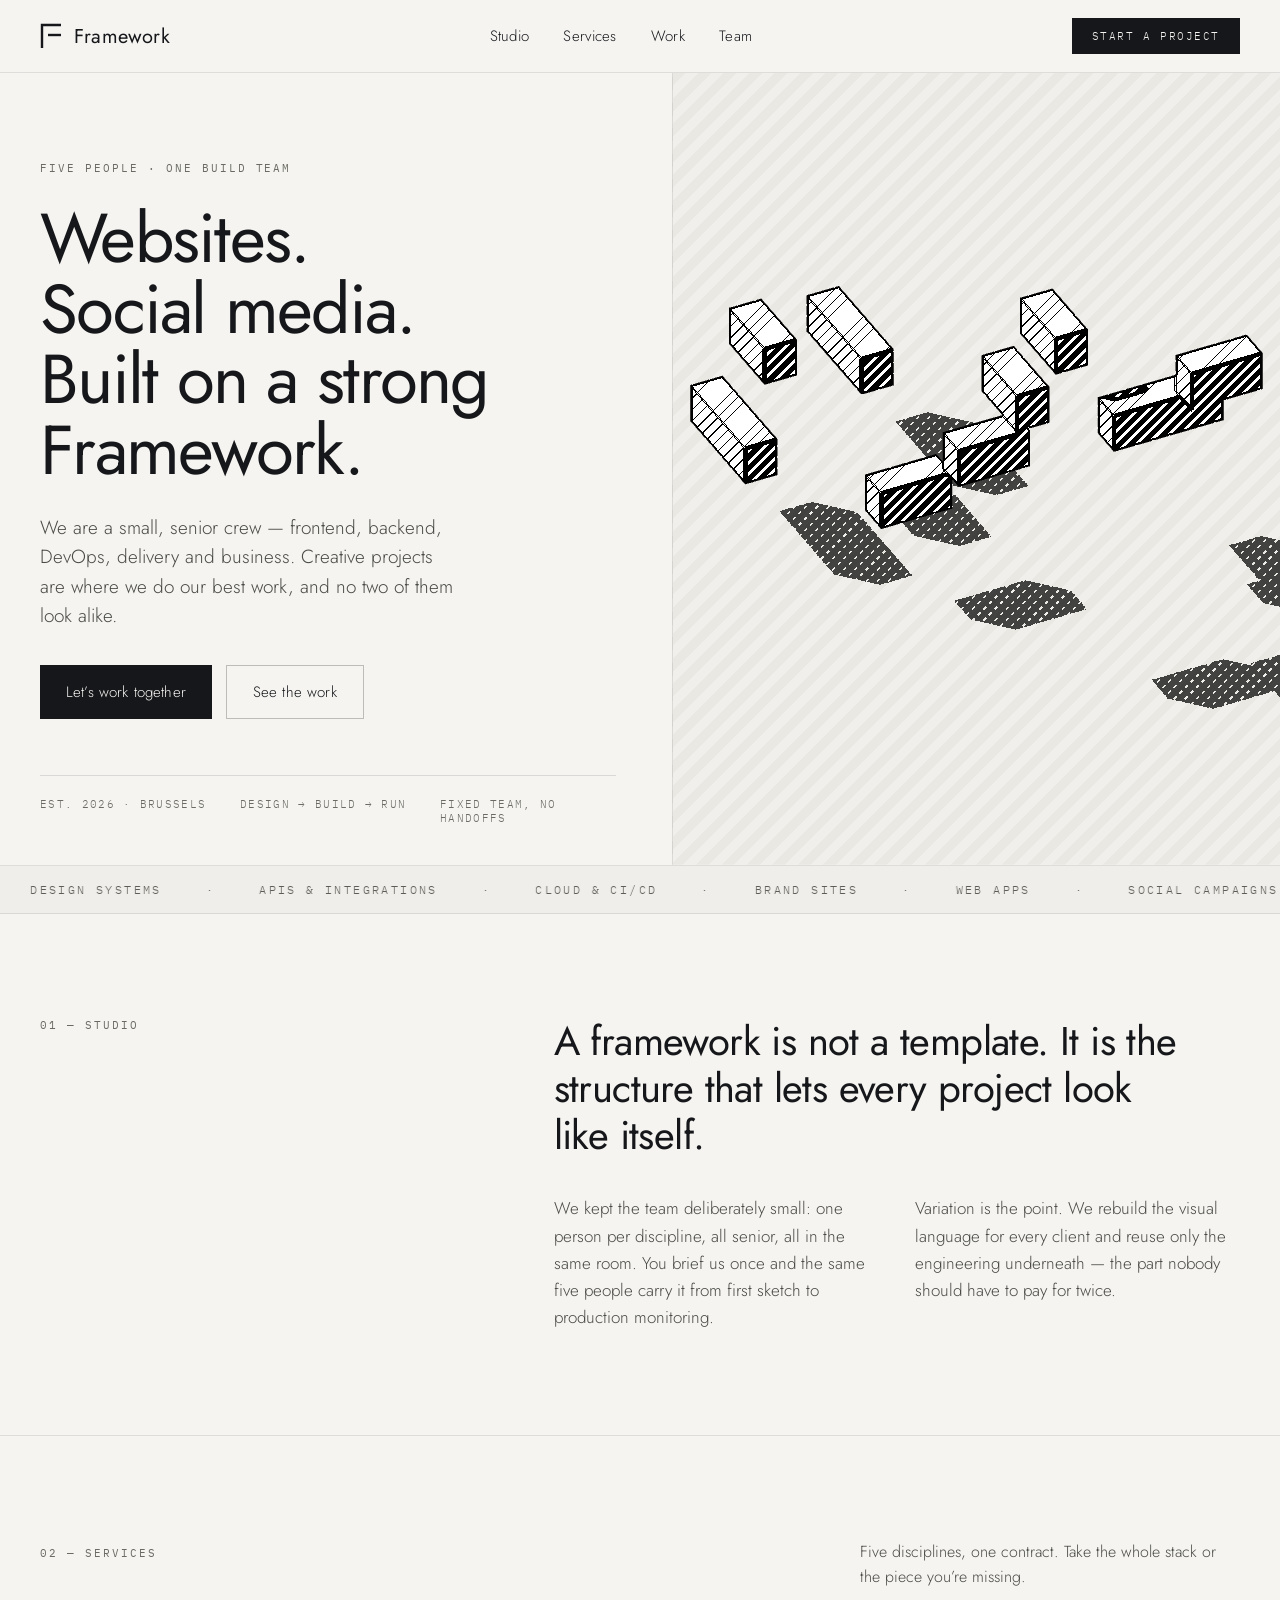
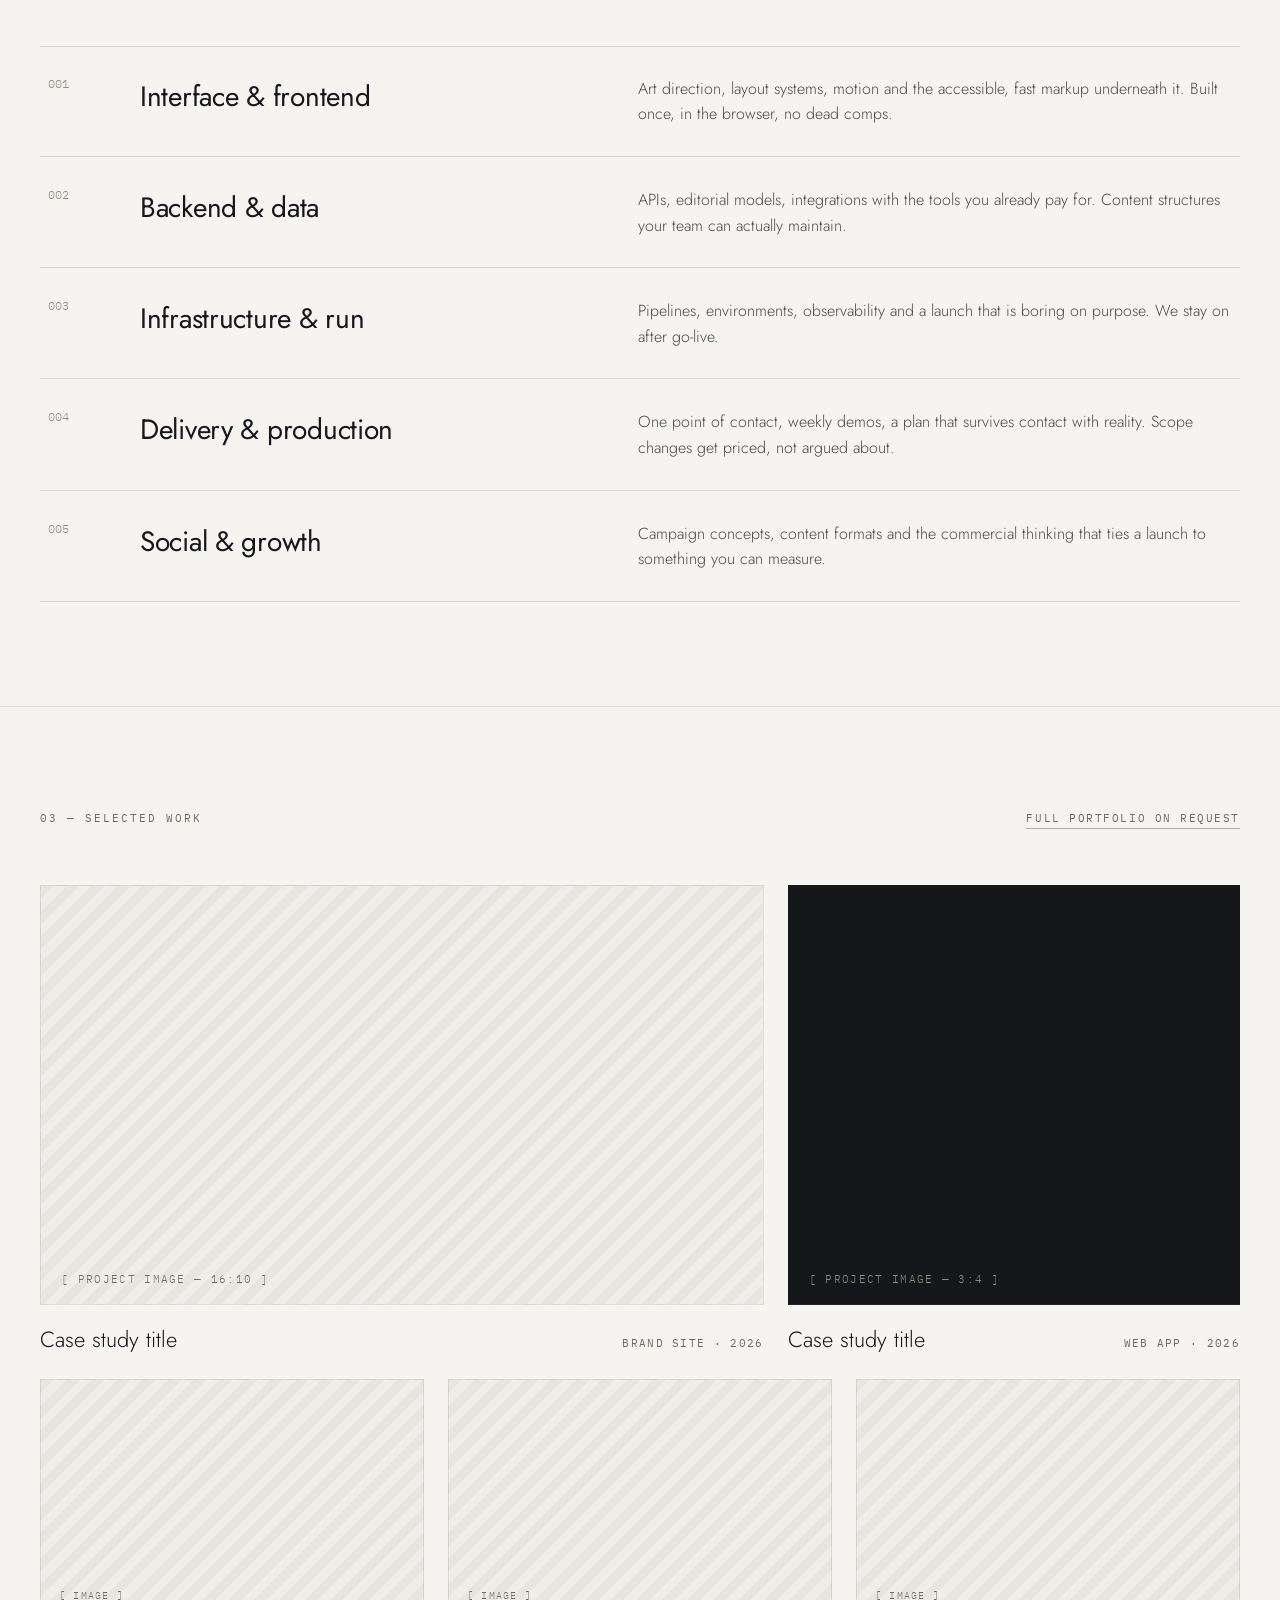
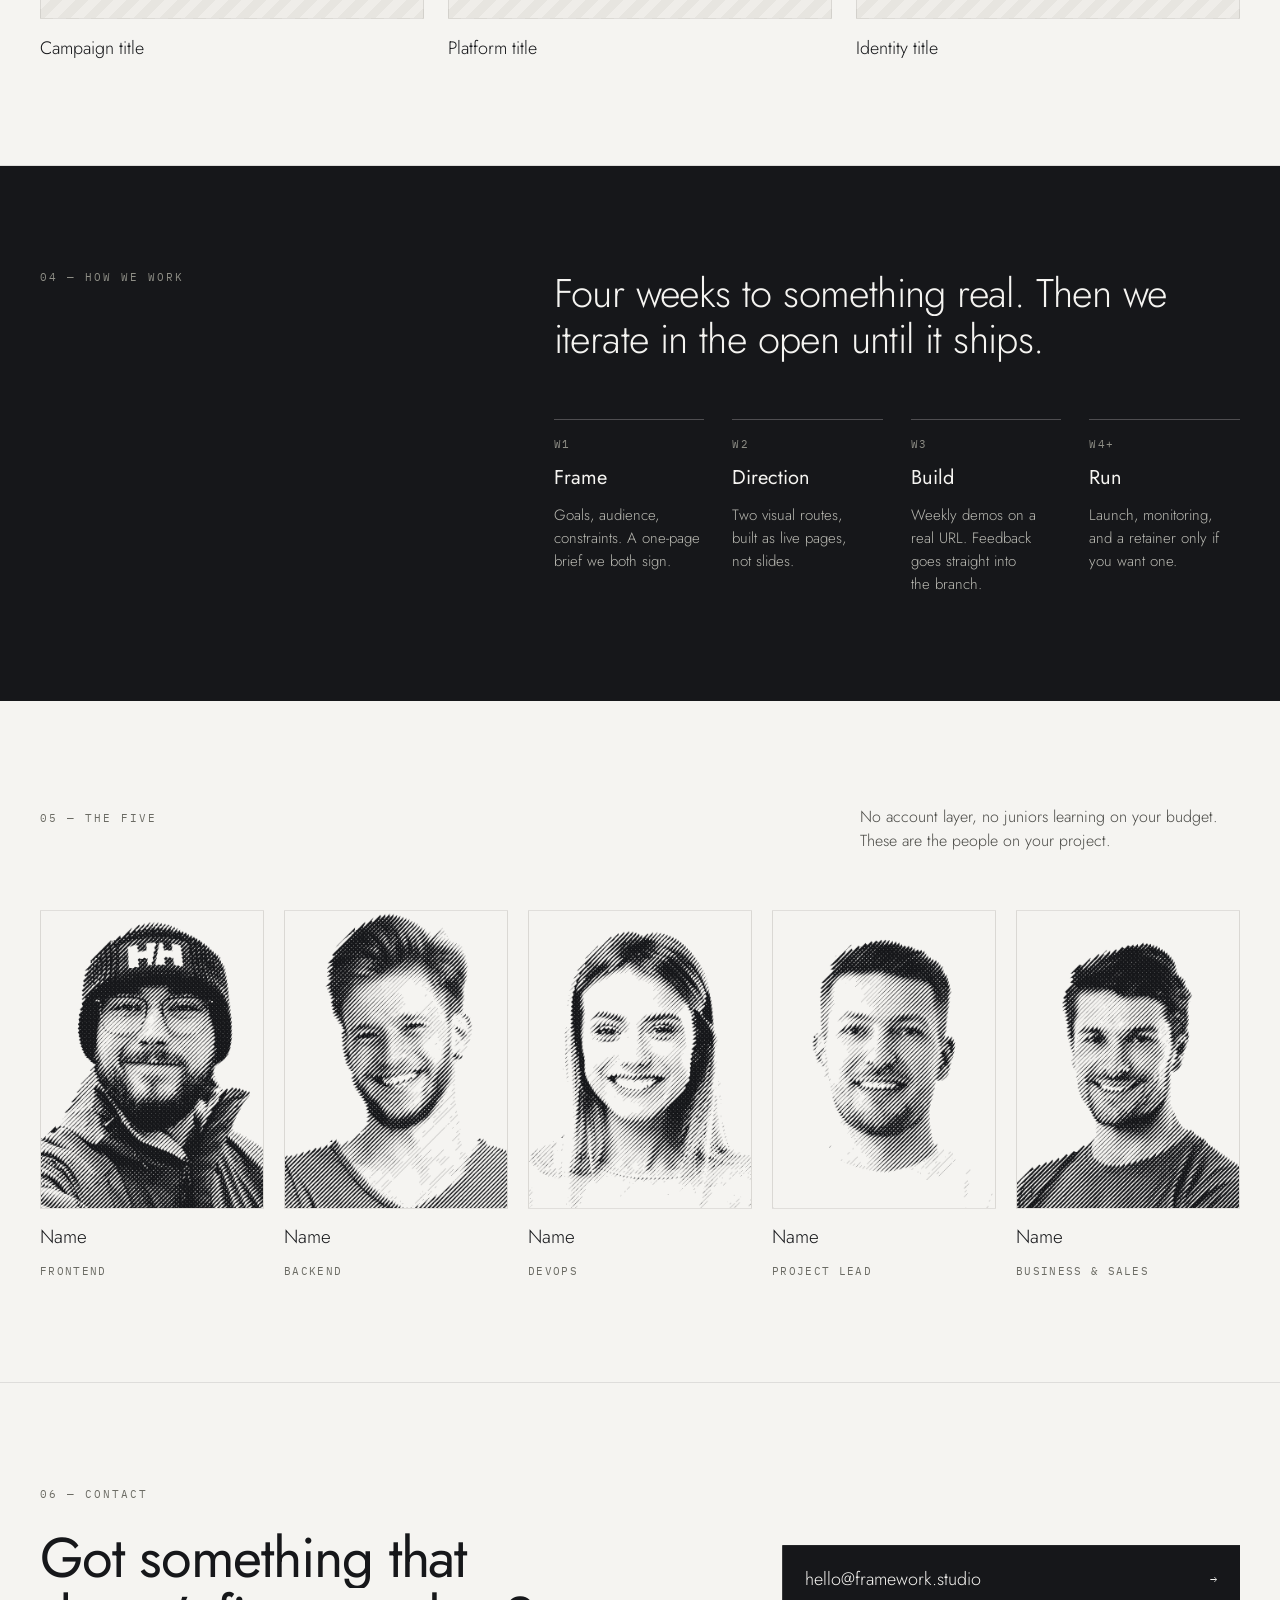
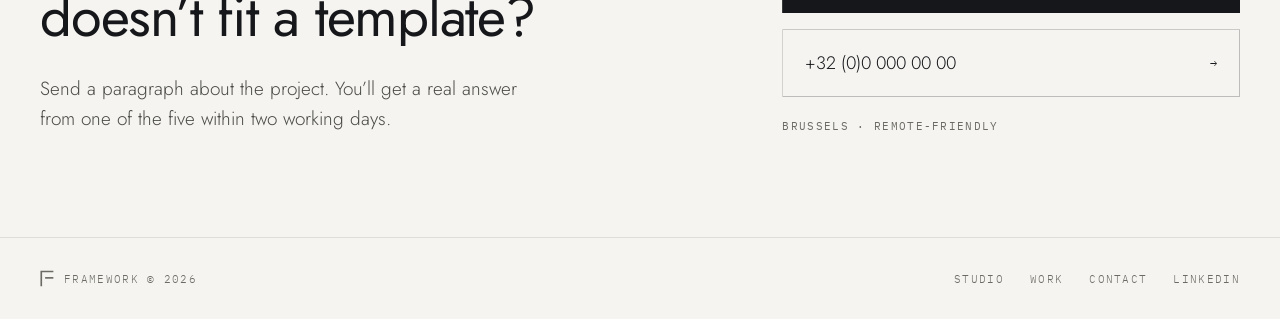
==== commit 2c31bf51: "Put the five faces in the team section Portraits engraved with /photo-stylizer, one per role, the ca" ====
--- a/index.html
+++ b/index.html
@@ -242,30 +242,43 @@
       <h2 id="team-h" class="mask"><span class="eyebrow section__index">05 — The five</span></h2>
       <div class="mask" style="--d:80ms"><p class="section__note">No account layer, no juniors learning on your budget. These are the people on your project.</p></div>
     </div>
+    <!-- Portraits are engraved with /photo-stylizer, exported at 3:4 to match
+         .member__photo. They carry alt="" on purpose: the name and the role sit right
+         beside each one as text, so an alt would only repeat what is already announced,
+         and what the picture actually adds — a face — is not something alt can carry. -->
     <ul class="team">
       <li class="member">
-        <!-- Swap .member__photo for <img src="…" alt="…"> when portraits are ready. -->
-        <div class="member__photo placeholder wipe wipe--up" style="--d:180ms"><span class="placeholder__label">[ portrait ]</span></div>
+        <div class="member__photo wipe wipe--up" style="--d:180ms">
+          <img src="/assets/team/frontend.png" alt="" width="1080" height="1440" loading="lazy" decoding="async">
+        </div>
         <span class="member__name mask" style="--d:300ms"><span>Name</span></span>
         <span class="mono-meta mask" style="--d:320ms"><span>Frontend</span></span>
       </li>
       <li class="member">
-        <div class="member__photo placeholder wipe wipe--up" style="--d:240ms"><span class="placeholder__label">[ portrait ]</span></div>
+        <div class="member__photo wipe wipe--up" style="--d:240ms">
+          <img src="/assets/team/backend.png" alt="" width="1080" height="1440" loading="lazy" decoding="async">
+        </div>
         <span class="member__name mask" style="--d:360ms"><span>Name</span></span>
         <span class="mono-meta mask" style="--d:380ms"><span>Backend</span></span>
       </li>
       <li class="member">
-        <div class="member__photo placeholder placeholder--dark wipe wipe--up" style="--d:300ms"><span class="placeholder__label">[ portrait ]</span></div>
+        <div class="member__photo wipe wipe--up" style="--d:300ms">
+          <img src="/assets/team/devops.png" alt="" width="1080" height="1440" loading="lazy" decoding="async">
+        </div>
         <span class="member__name mask" style="--d:420ms"><span>Name</span></span>
         <span class="mono-meta mask" style="--d:440ms"><span>DevOps</span></span>
       </li>
       <li class="member">
-        <div class="member__photo placeholder wipe wipe--up" style="--d:360ms"><span class="placeholder__label">[ portrait ]</span></div>
+        <div class="member__photo wipe wipe--up" style="--d:360ms">
+          <img src="/assets/team/project-lead.png" alt="" width="1080" height="1440" loading="lazy" decoding="async">
+        </div>
         <span class="member__name mask" style="--d:480ms"><span>Name</span></span>
         <span class="mono-meta mask" style="--d:500ms"><span>Project lead</span></span>
       </li>
       <li class="member">
-        <div class="member__photo placeholder wipe wipe--up" style="--d:420ms"><span class="placeholder__label">[ portrait ]</span></div>
+        <div class="member__photo wipe wipe--up" style="--d:420ms">
+          <img src="/assets/team/business.png" alt="" width="1080" height="1440" loading="lazy" decoding="async">
+        </div>
         <span class="member__name mask" style="--d:540ms"><span>Name</span></span>
         <span class="mono-meta mask" style="--d:560ms"><span>Business &amp; sales</span></span>
       </li>
--- a/styles.css
+++ b/styles.css
@@ -684,7 +684,14 @@
   gap: 14px;
 }
 
-.member__photo { aspect-ratio: 3 / 4; }
+/* The portraits are engraved on the same paper the page is, so without a rule they have
+   no edge at all — the hairline is what makes five of them read as a row of five. */
+.member__photo {
+  aspect-ratio: 3 / 4;
+  overflow: hidden;
+  border: 1px solid var(--rule);
+  background: var(--paper-band);
+}
 .member__photo img { width: 100%; height: 100%; object-fit: cover; }
 .member .placeholder__label { left: 14px; bottom: 14px; font-size: 10px; letter-spacing: 0.1em; }
 
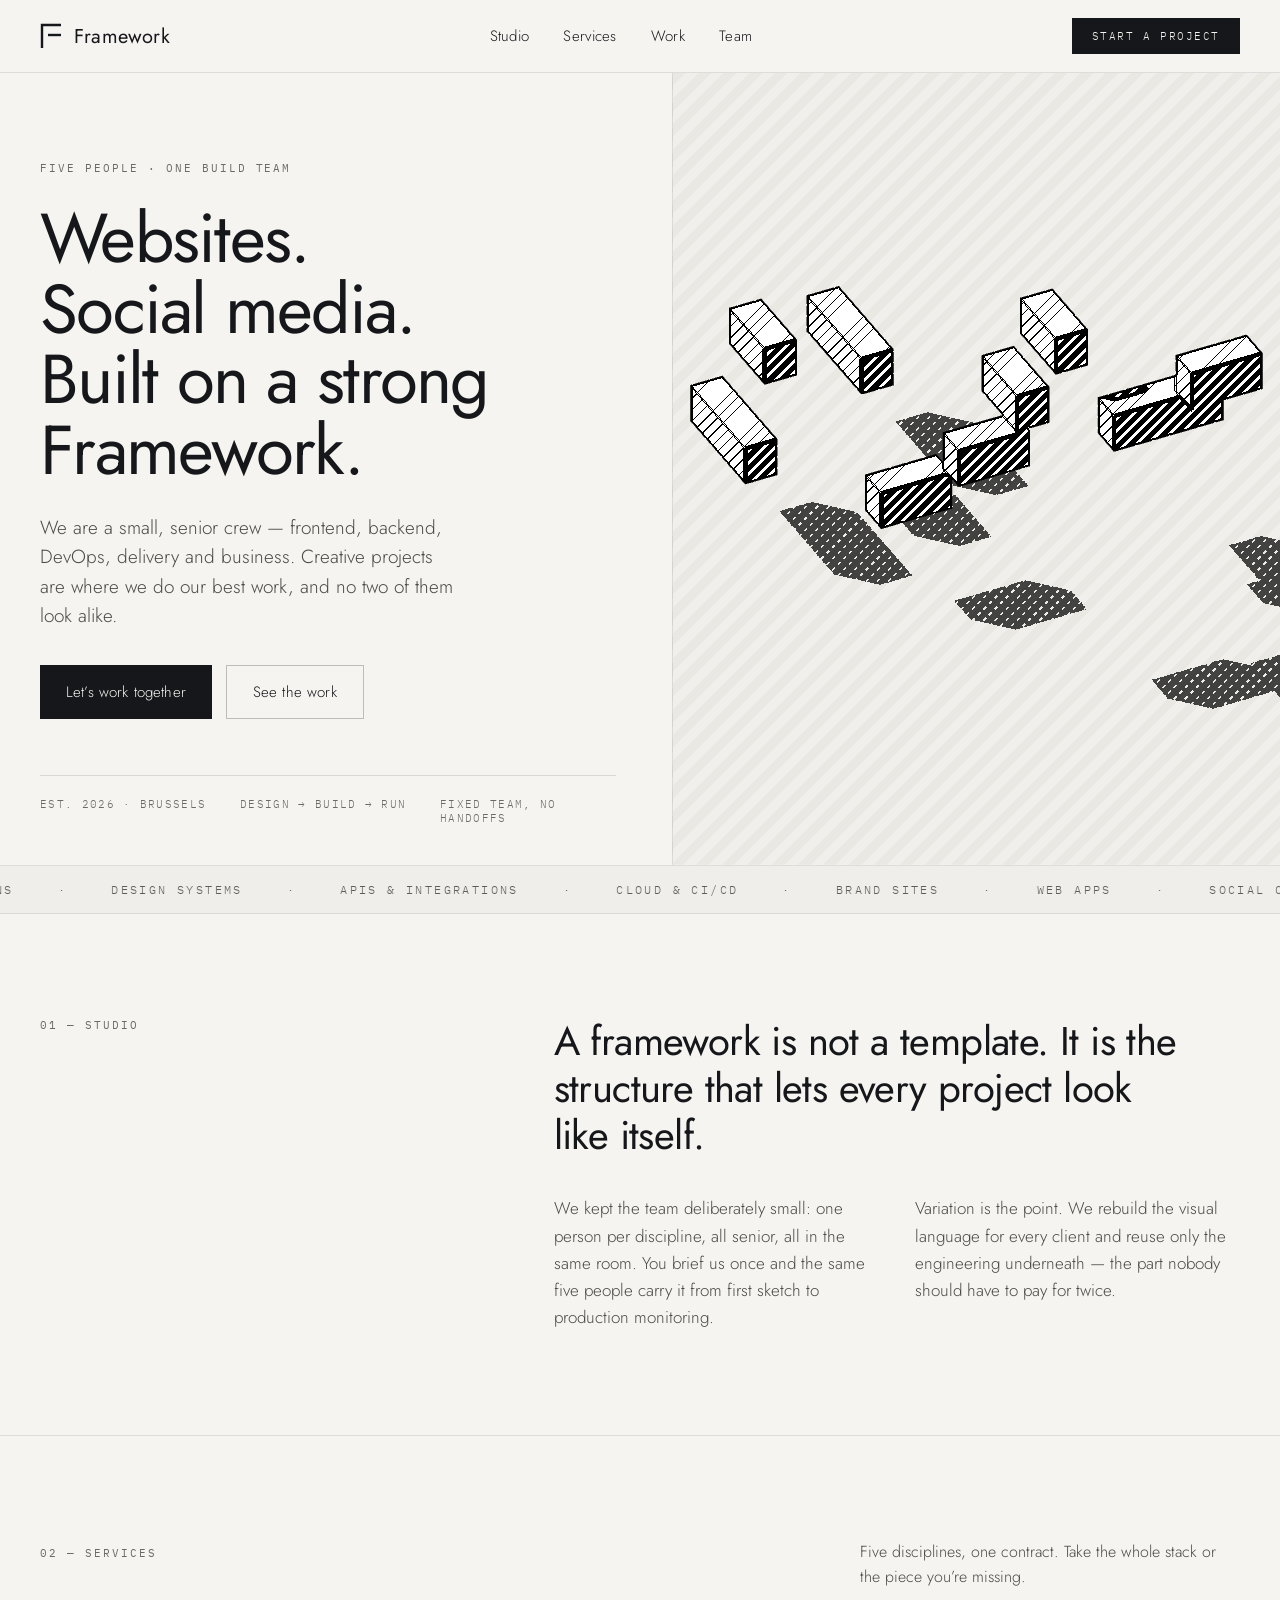
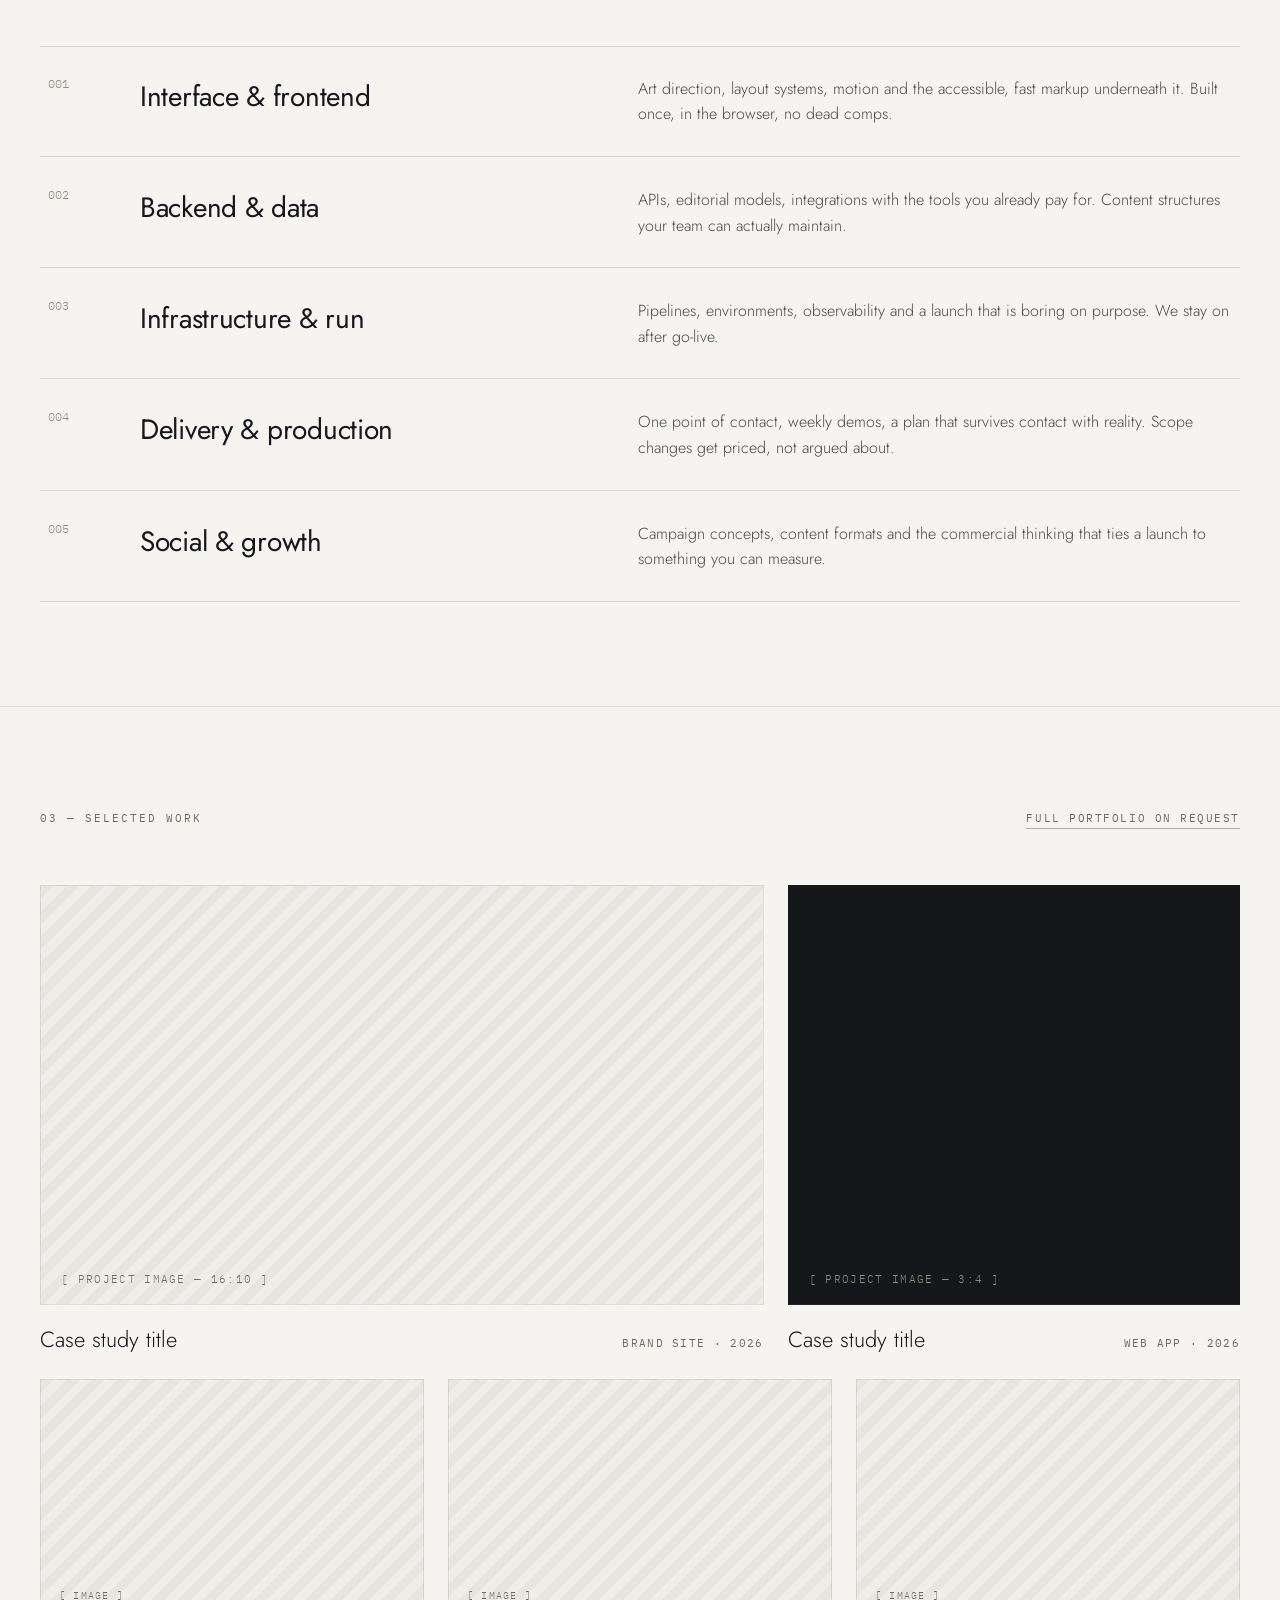
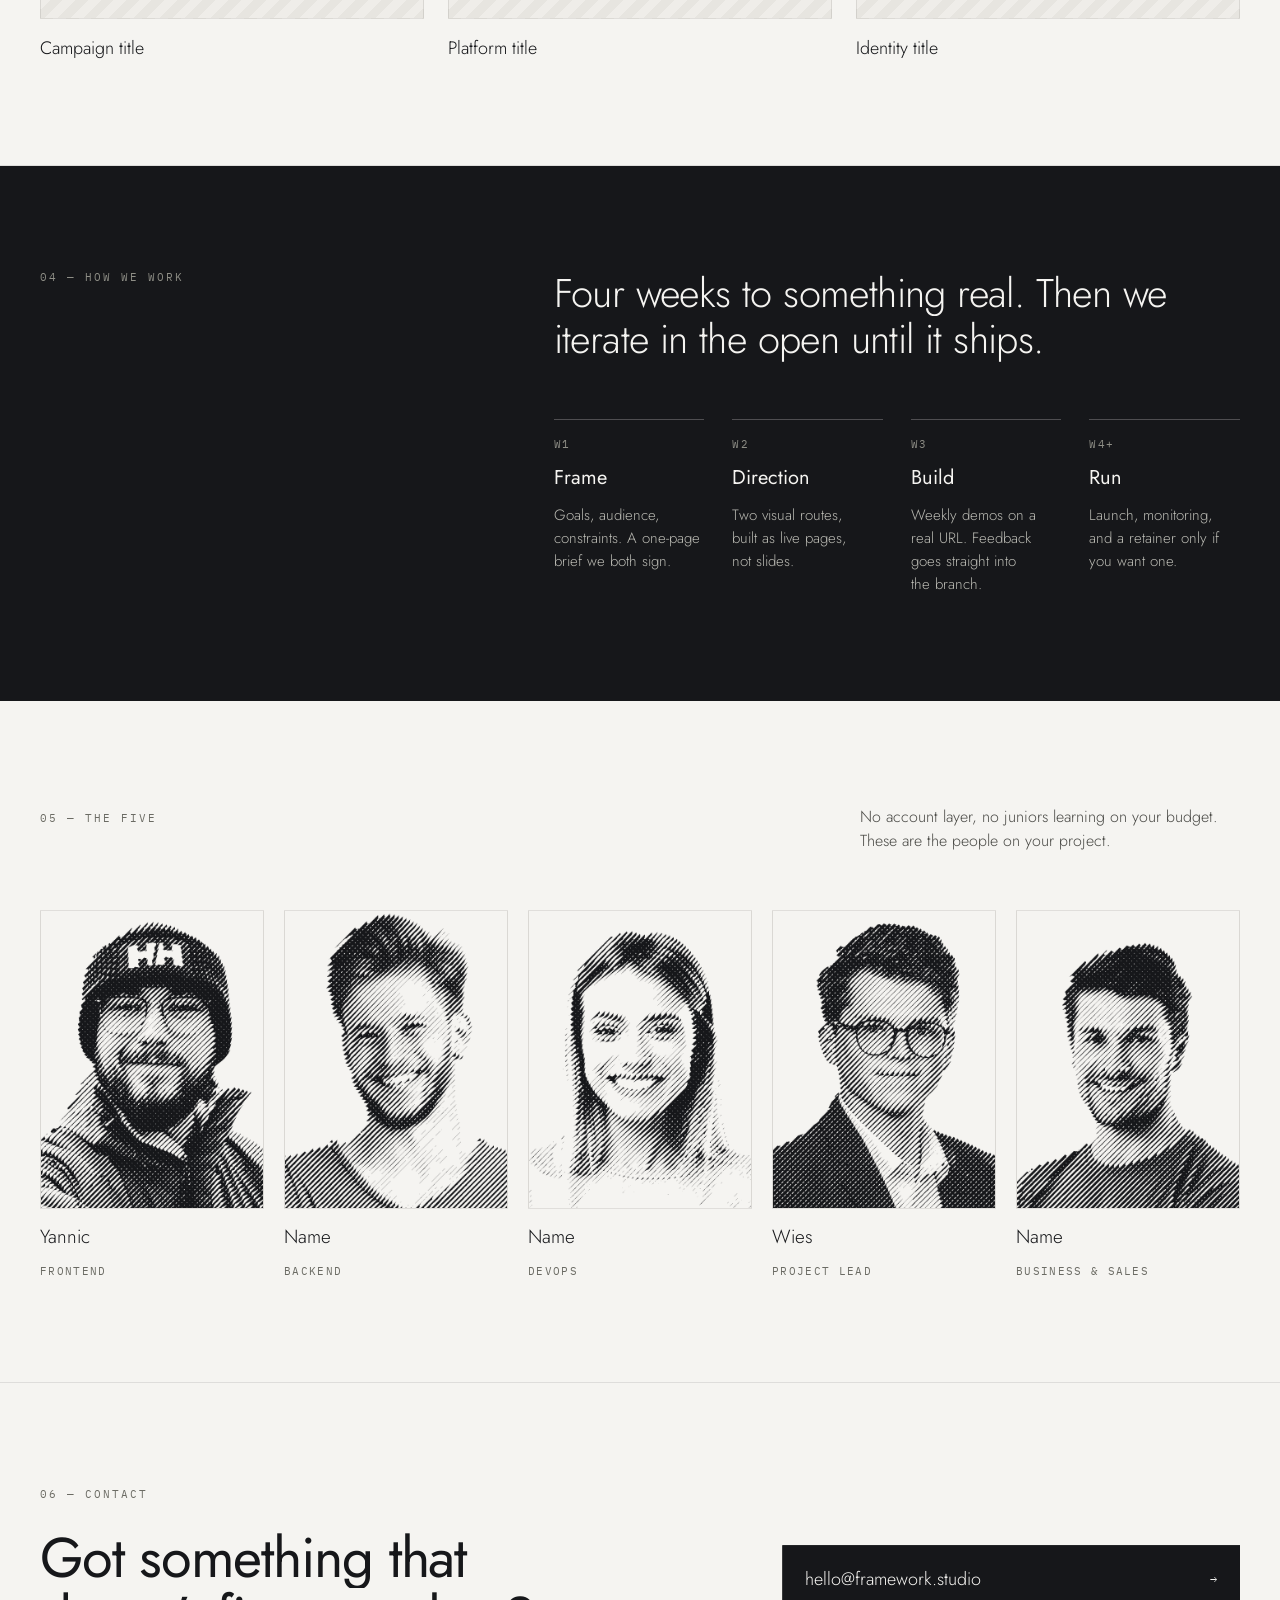
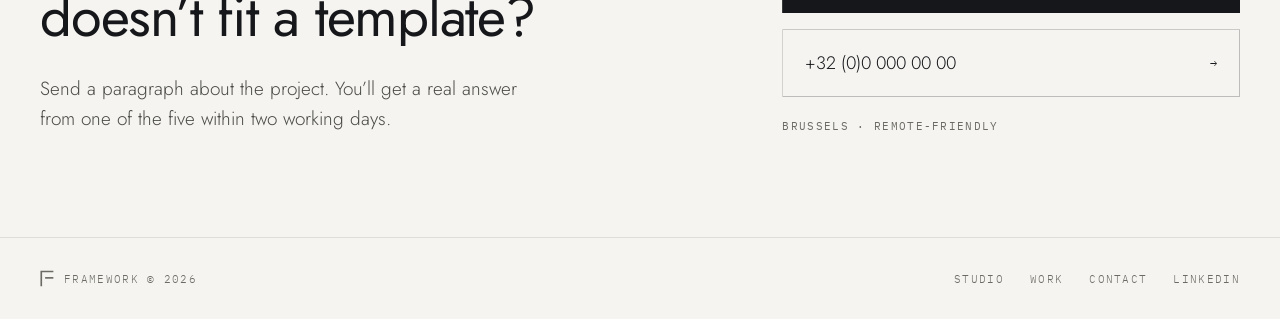
==== commit 2b729519: "Name two of the five, and swap the project lead's portrait Yannic on frontend, Wies on project lead." ====
--- a/index.html
+++ b/index.html
@@ -251,7 +251,7 @@
         <div class="member__photo wipe wipe--up" style="--d:180ms">
           <img src="/assets/team/frontend.png" alt="" width="1080" height="1440" loading="lazy" decoding="async">
         </div>
-        <span class="member__name mask" style="--d:300ms"><span>Name</span></span>
+        <span class="member__name mask" style="--d:300ms"><span>Yannic</span></span>
         <span class="mono-meta mask" style="--d:320ms"><span>Frontend</span></span>
       </li>
       <li class="member">
@@ -272,7 +272,7 @@
         <div class="member__photo wipe wipe--up" style="--d:360ms">
           <img src="/assets/team/project-lead.png" alt="" width="1080" height="1440" loading="lazy" decoding="async">
         </div>
-        <span class="member__name mask" style="--d:480ms"><span>Name</span></span>
+        <span class="member__name mask" style="--d:480ms"><span>Wies</span></span>
         <span class="mono-meta mask" style="--d:500ms"><span>Project lead</span></span>
       </li>
       <li class="member">
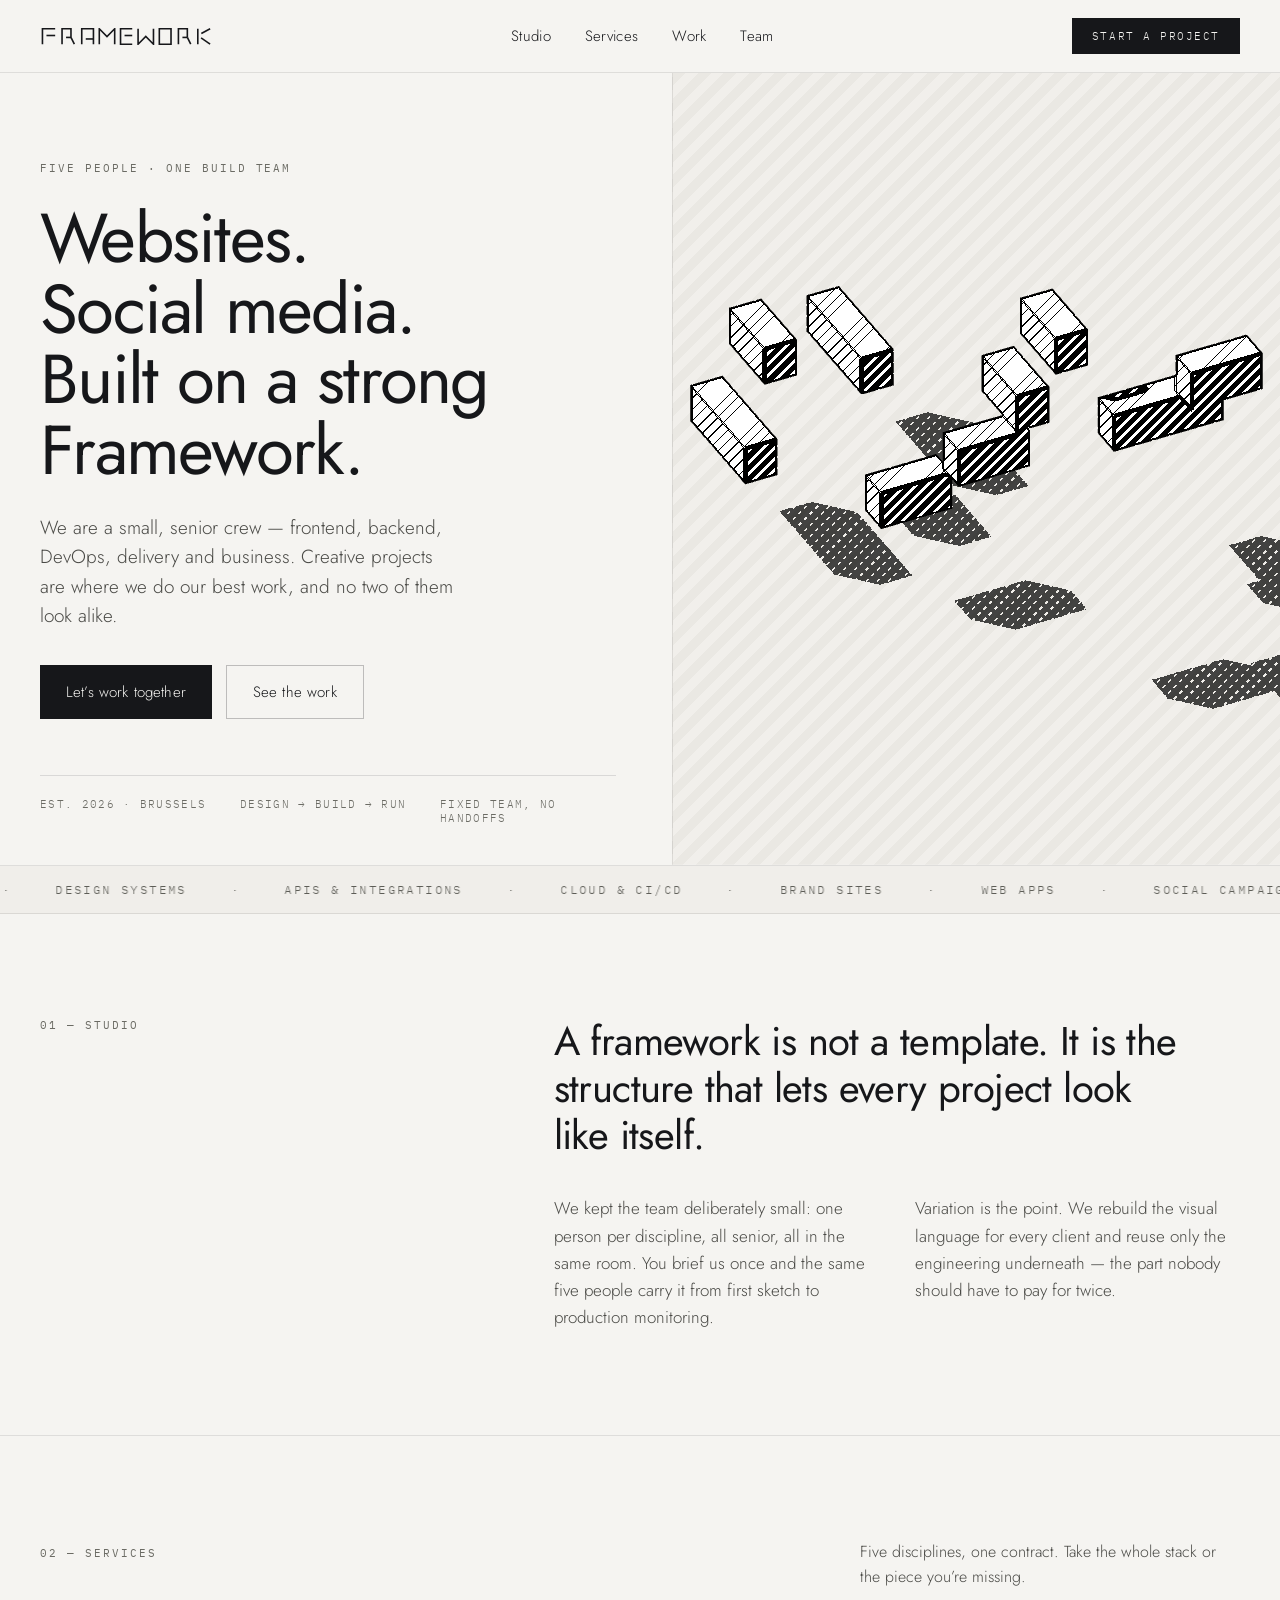
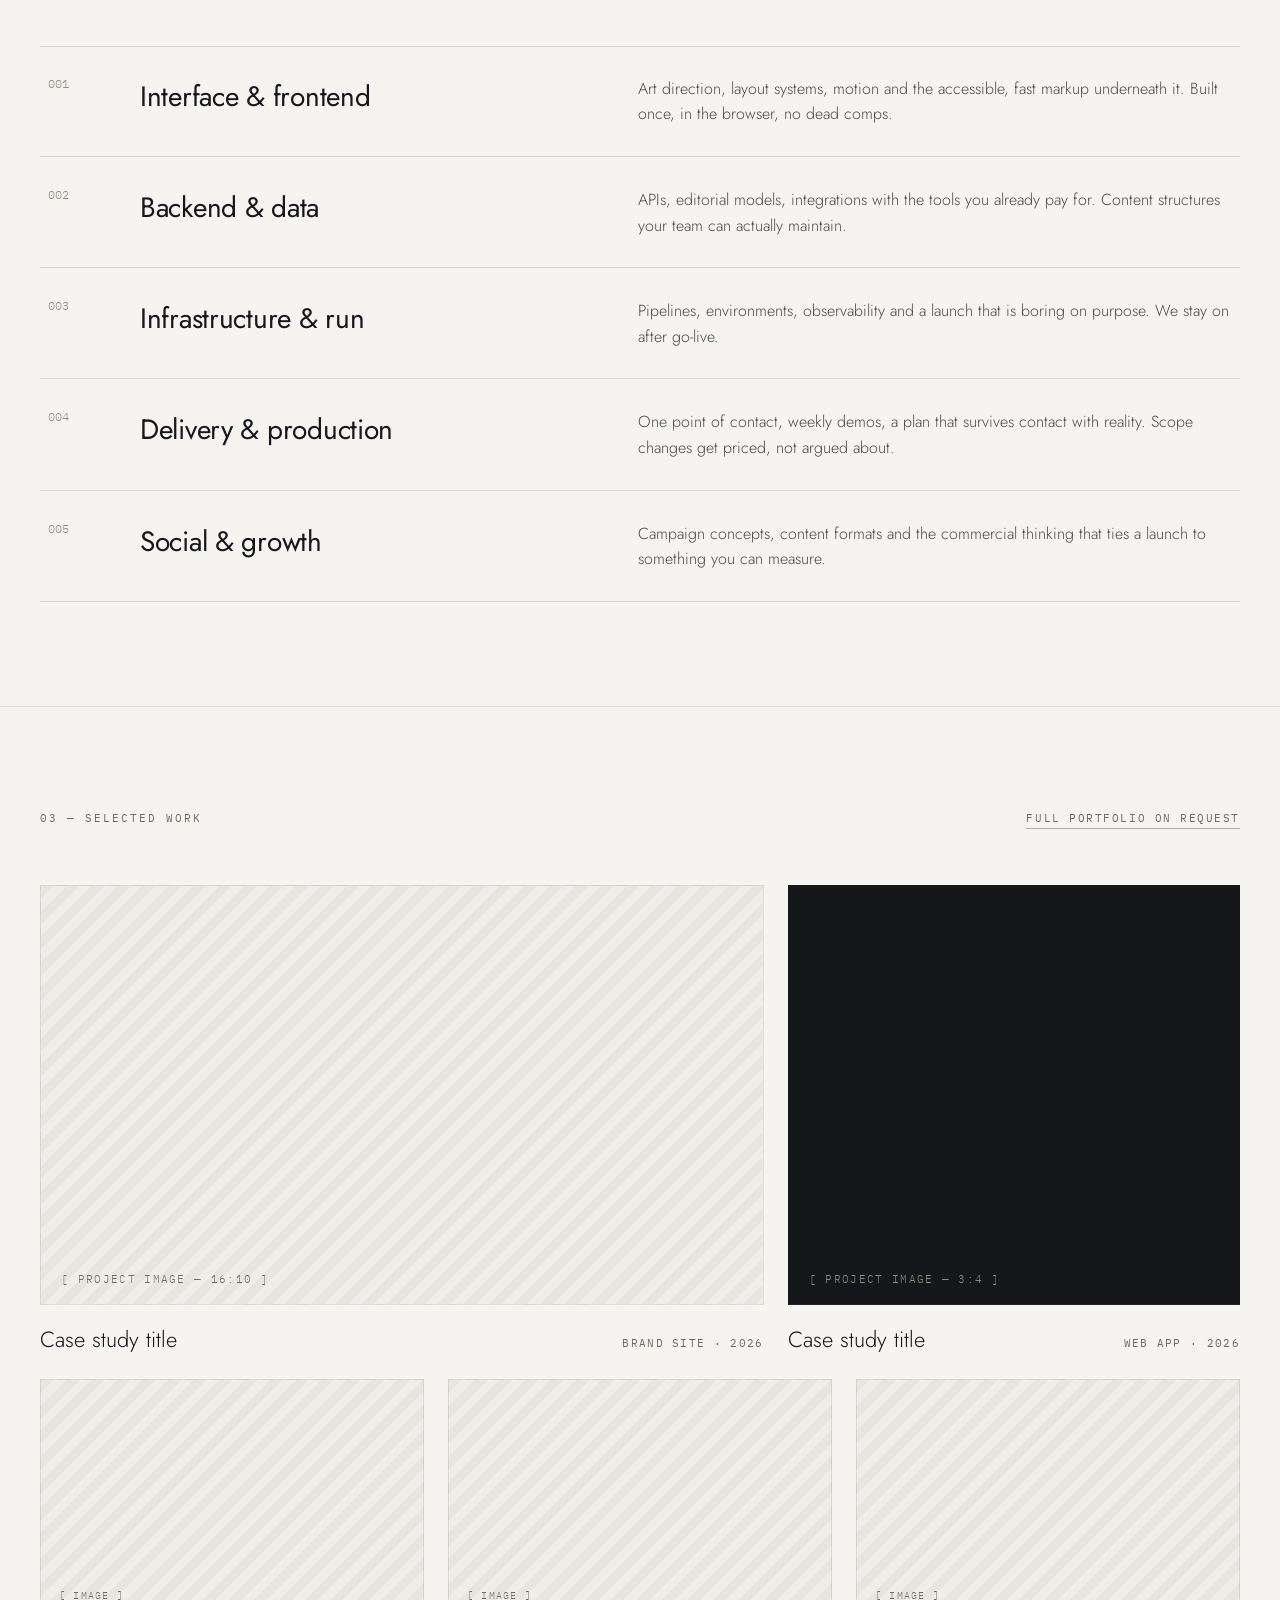
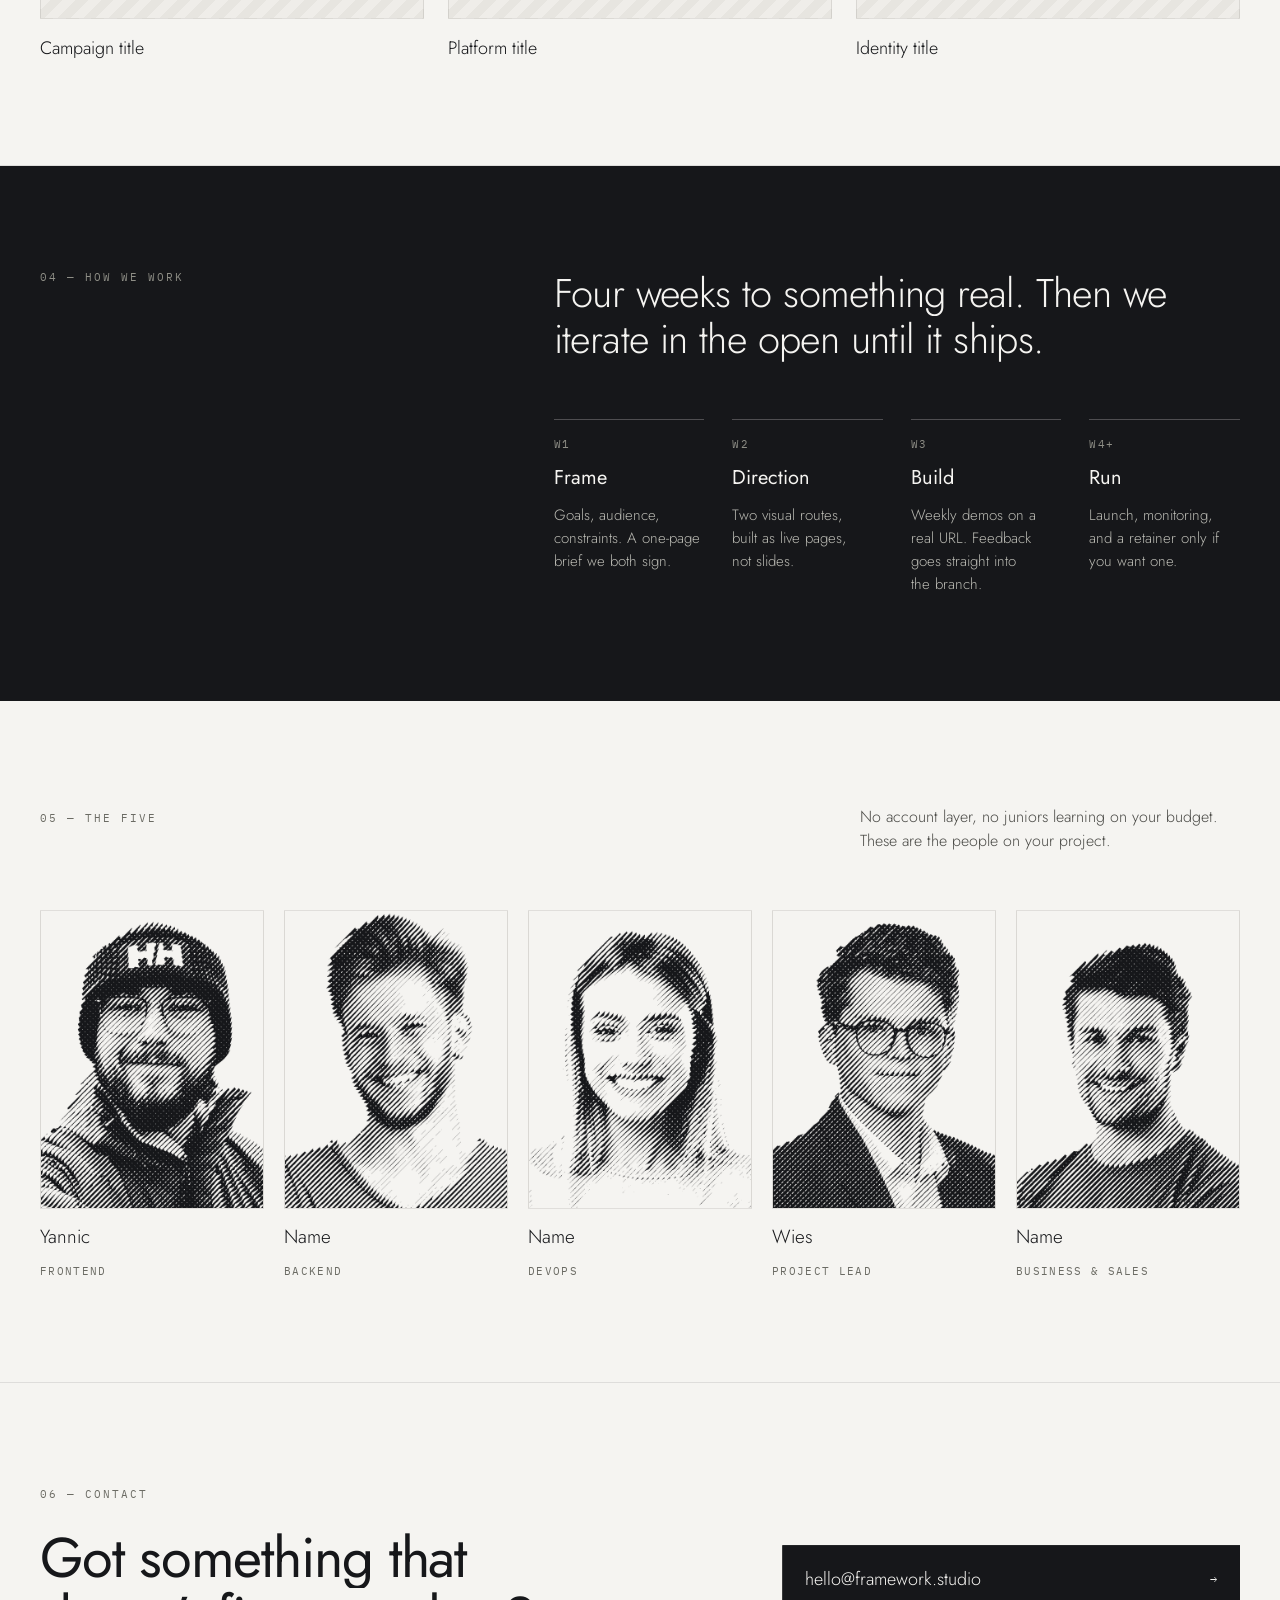
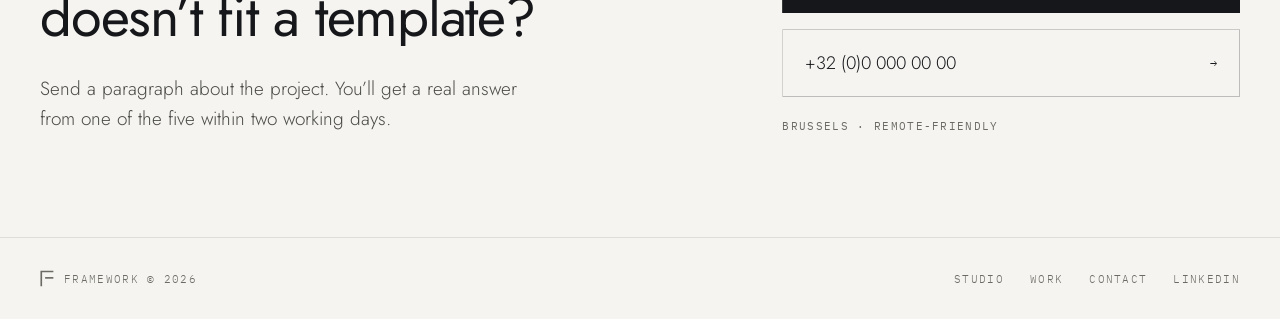
==== commit 0bb2a256: "Draw the logo instead of setting it assets/wordmark.js owns the whole thing in two variants: `mark`," ====
--- a/index.html
+++ b/index.html
@@ -39,11 +39,9 @@
 
 <header class="site-header">
   <a class="wordmark" href="#top" data-scroll-to data-scroll-to-offset="0" aria-label="Framework — home">
-    <svg class="mark" width="22" height="26" viewBox="0 0 22 26" fill="none" aria-hidden="true" focusable="false">
-      <path d="M2 25 L2 2 L21 2" stroke="currentColor" stroke-width="2.4"/>
-      <path d="M8 12 L21 12" stroke="currentColor" stroke-width="2.4"/>
-    </svg>
-    <span>Framework</span>
+    <!-- Generated by assets/wordmark.js, do not hand-edit. Regenerate with:
+         node assets/wordmark.js --variant full --height 17 --class wordmark__art -->
+    <svg xmlns="http://www.w3.org/2000/svg" viewBox="-5.22 -5.22 1122.43 110.43" class="wordmark__art" width="172.78" height="17" aria-hidden="true" focusable="false" fill="none" stroke="currentColor" stroke-width="10.43" stroke-linecap="butt" stroke-linejoin="miter"><g transform="translate(10.7,0)"><path d="M0,100 L0,0 L82.61,0"/><path d="M26.09,43.48 L82.61,43.48"/></g><g transform="translate(138,0)"><path d="M0,100 L0,0 L58,0 L58,56"/><path d="M26.09,56 L58,56"/><path d="M58,56 L80,100"/></g><g transform="translate(266,0)"><path d="M0,100 L0,0 L76,0 L76,100"/><path d="M26.09,66 L76,66"/></g><g transform="translate(380,0)"><path d="M0,100 L0,0 L50,50 L100,0 L100,100"/></g><g transform="translate(518,0)"><path d="M76,0 L0,0 L0,100 L76,100"/><path d="M26.09,43.48 L76,43.48"/></g><g transform="translate(632,0)"><path d="M0,0 L0,100 L50,50 L100,100 L100,0"/></g><g transform="translate(770,0)"><path d="M0,0 L76,0 L76,100 L0,100 Z"/></g><g transform="translate(894,0)"><path d="M0,100 L0,0 L58,0 L58,56"/><path d="M26.09,56 L58,56"/><path d="M58,56 L80,100"/></g><g transform="translate(1020,0)"><path d="M0,0 L0,100"/><path d="M80,0 L22.92,31.02"/><path d="M80,100 L21.31,58.53"/></g></svg>
   </a>
 
   <nav class="site-nav" id="site-nav" aria-label="Primary">
--- a/styles.css
+++ b/styles.css
@@ -259,16 +259,20 @@
 
 .site-header.is-scrolled { padding-top: 12px; padding-bottom: 12px; }
 
+/* The logo is drawn, not set: assets/wordmark.js generates it from the mark's own
+   measurements and the markup is inlined so there is no request and no reflow. It strokes
+   in currentColor, which is what keeps the hover state working. */
 .wordmark {
   display: flex;
   align-items: center;
-  gap: 12px;
-  font-size: 20px;
-  font-weight: 400;
-  letter-spacing: 0.01em;
 }
 .wordmark:hover { color: var(--ink); }
-.wordmark .mark { flex: none; }
+.wordmark__art {
+  display: block;
+  height: 17px;
+  width: auto;
+  flex: none;
+}
 
 .site-nav {
   display: flex;
@@ -862,7 +866,7 @@
 
   .site-header { padding: 14px var(--gutter); }
   .site-header.is-scrolled { padding-top: 14px; padding-bottom: 14px; }
-  .wordmark { font-size: 18px; }
+  .wordmark__art { height: 14px; }
 
   .hero__meta { grid-template-columns: 1fr; gap: 10px; }
   .hero__actions > div .btn { flex: 1 1 auto; justify-content: center; }
